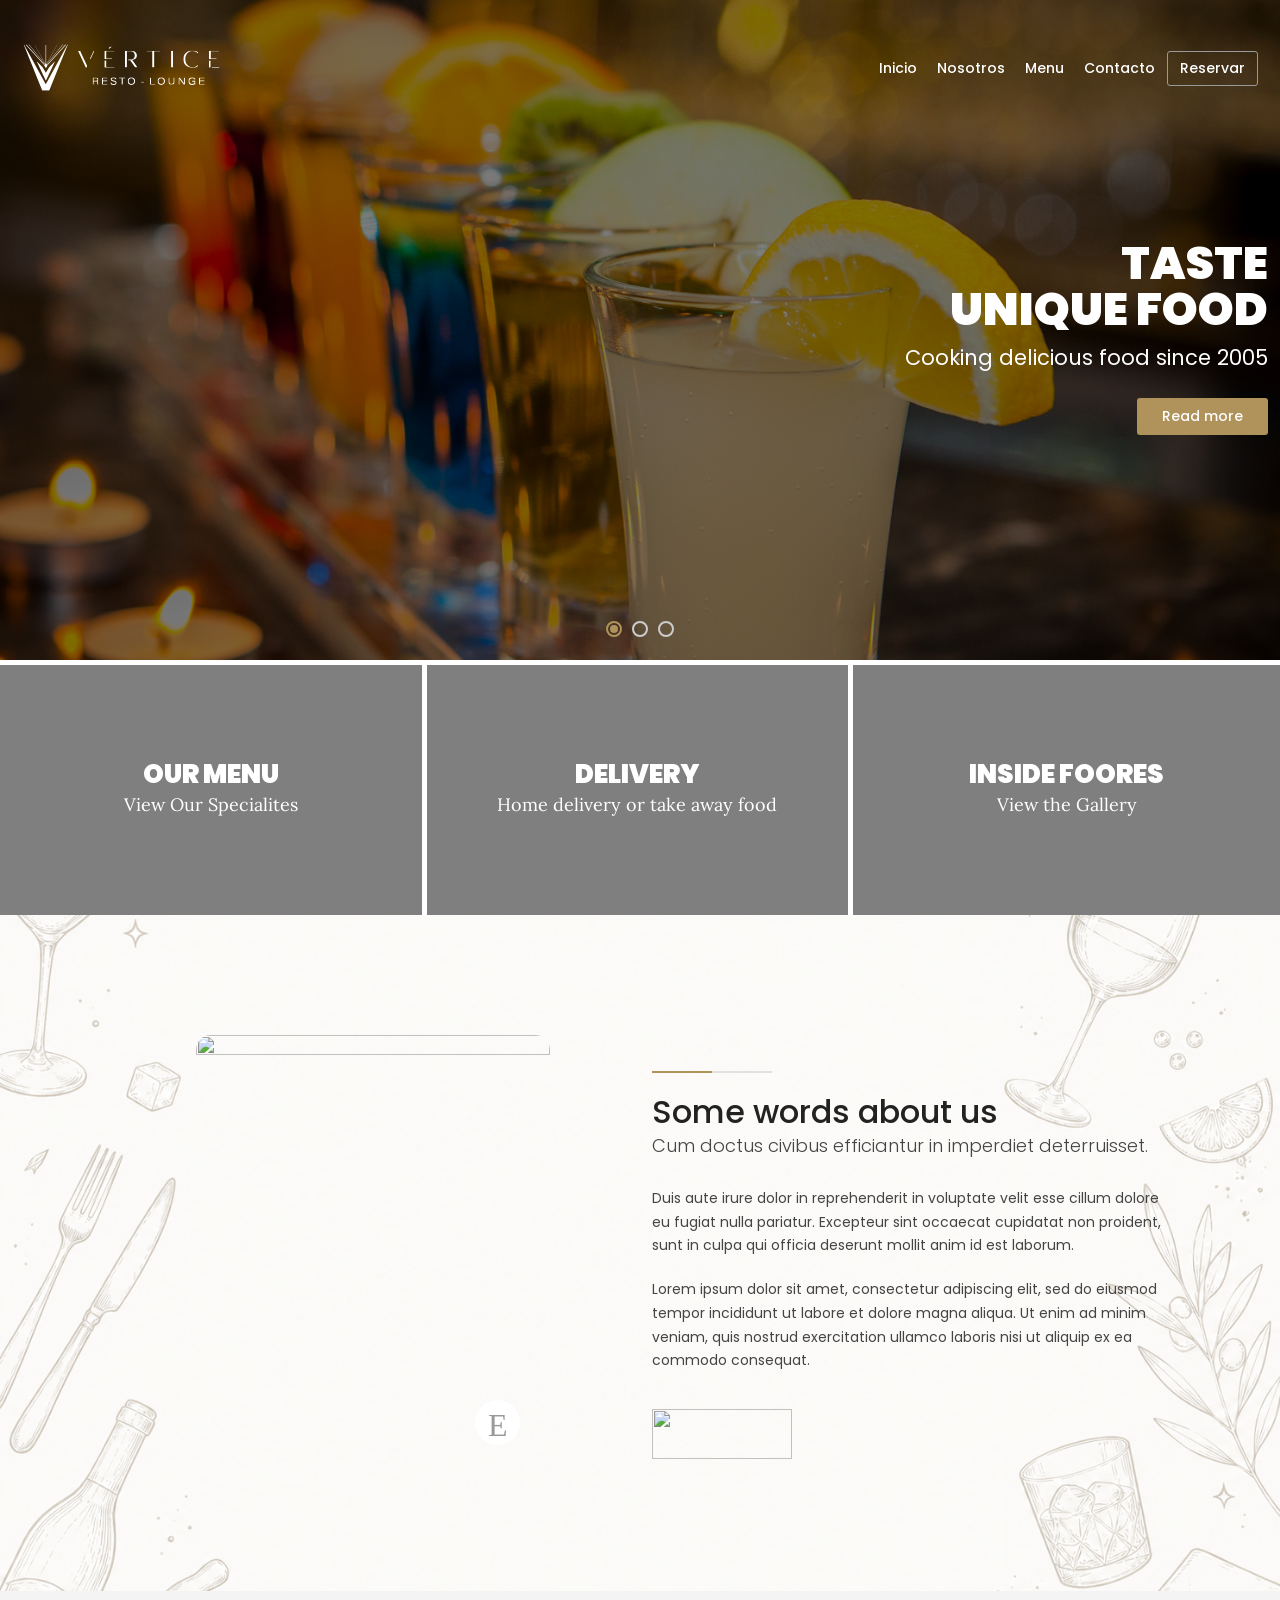
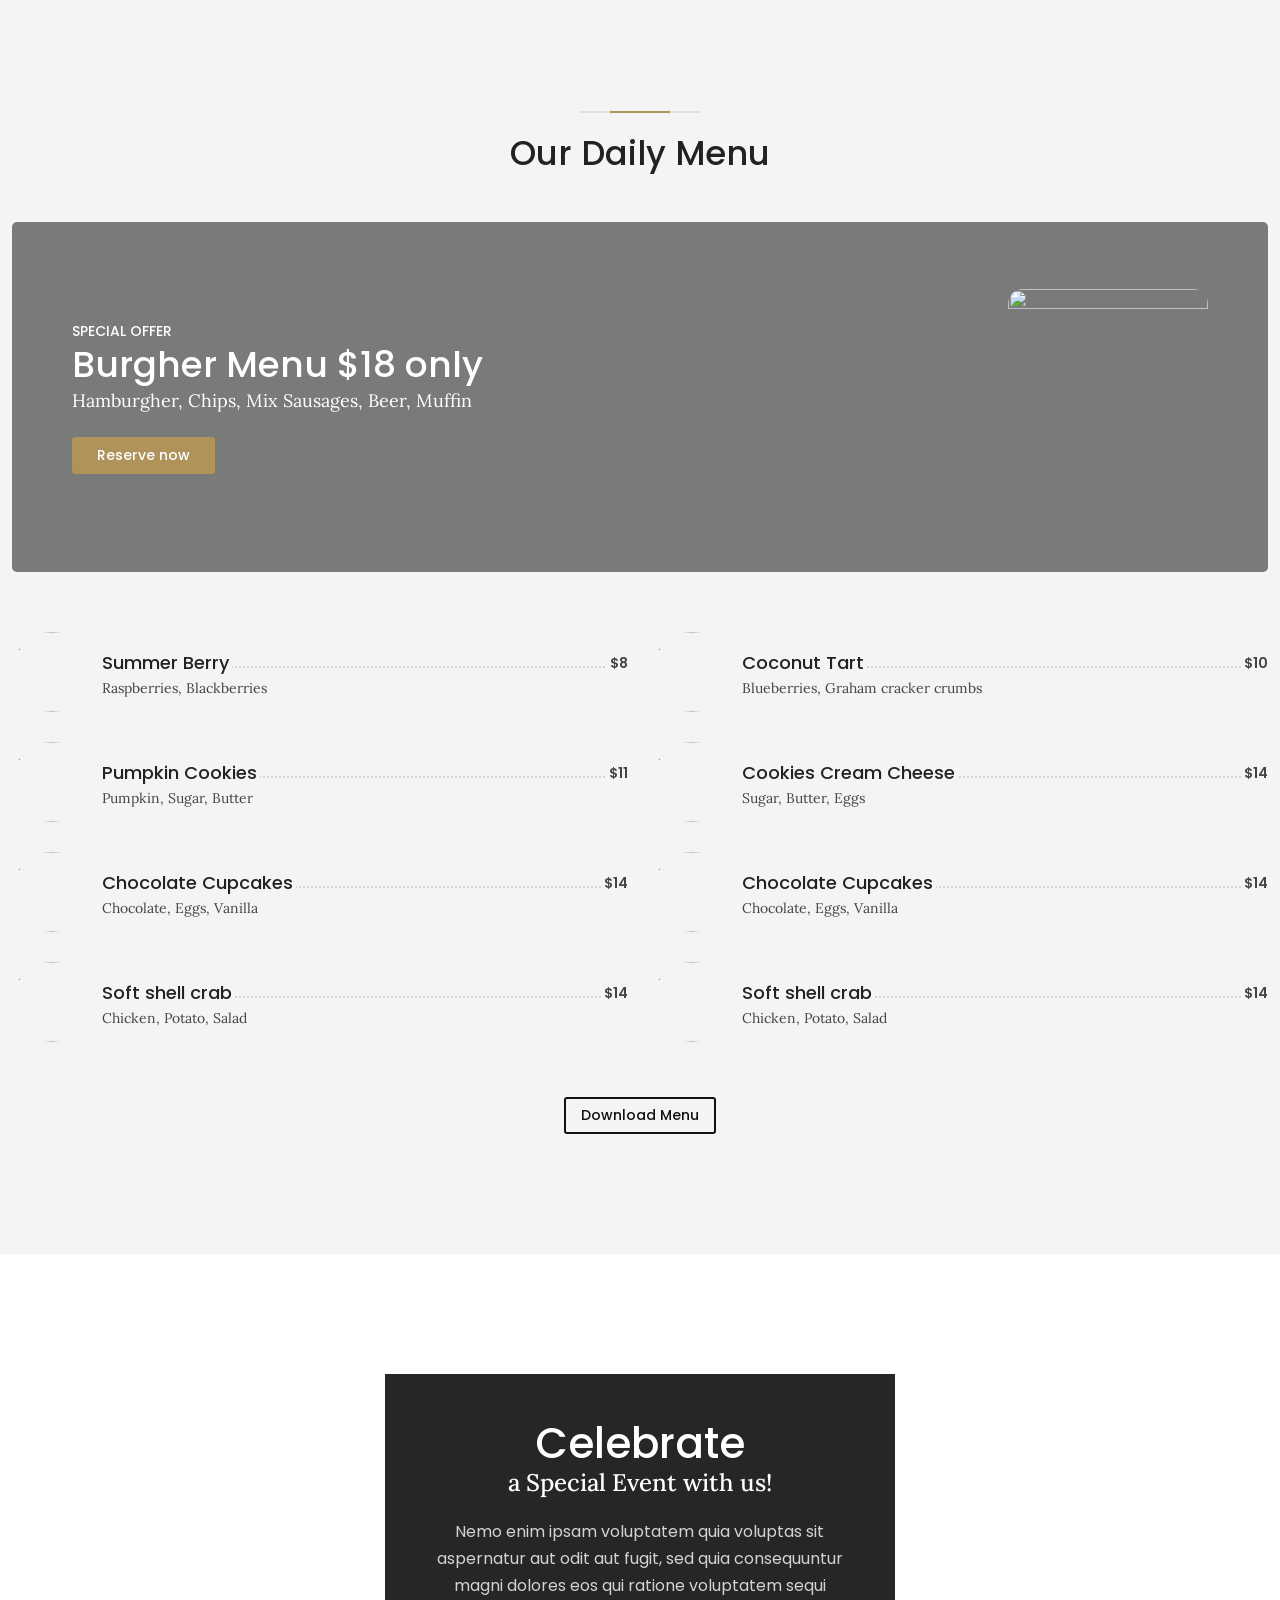
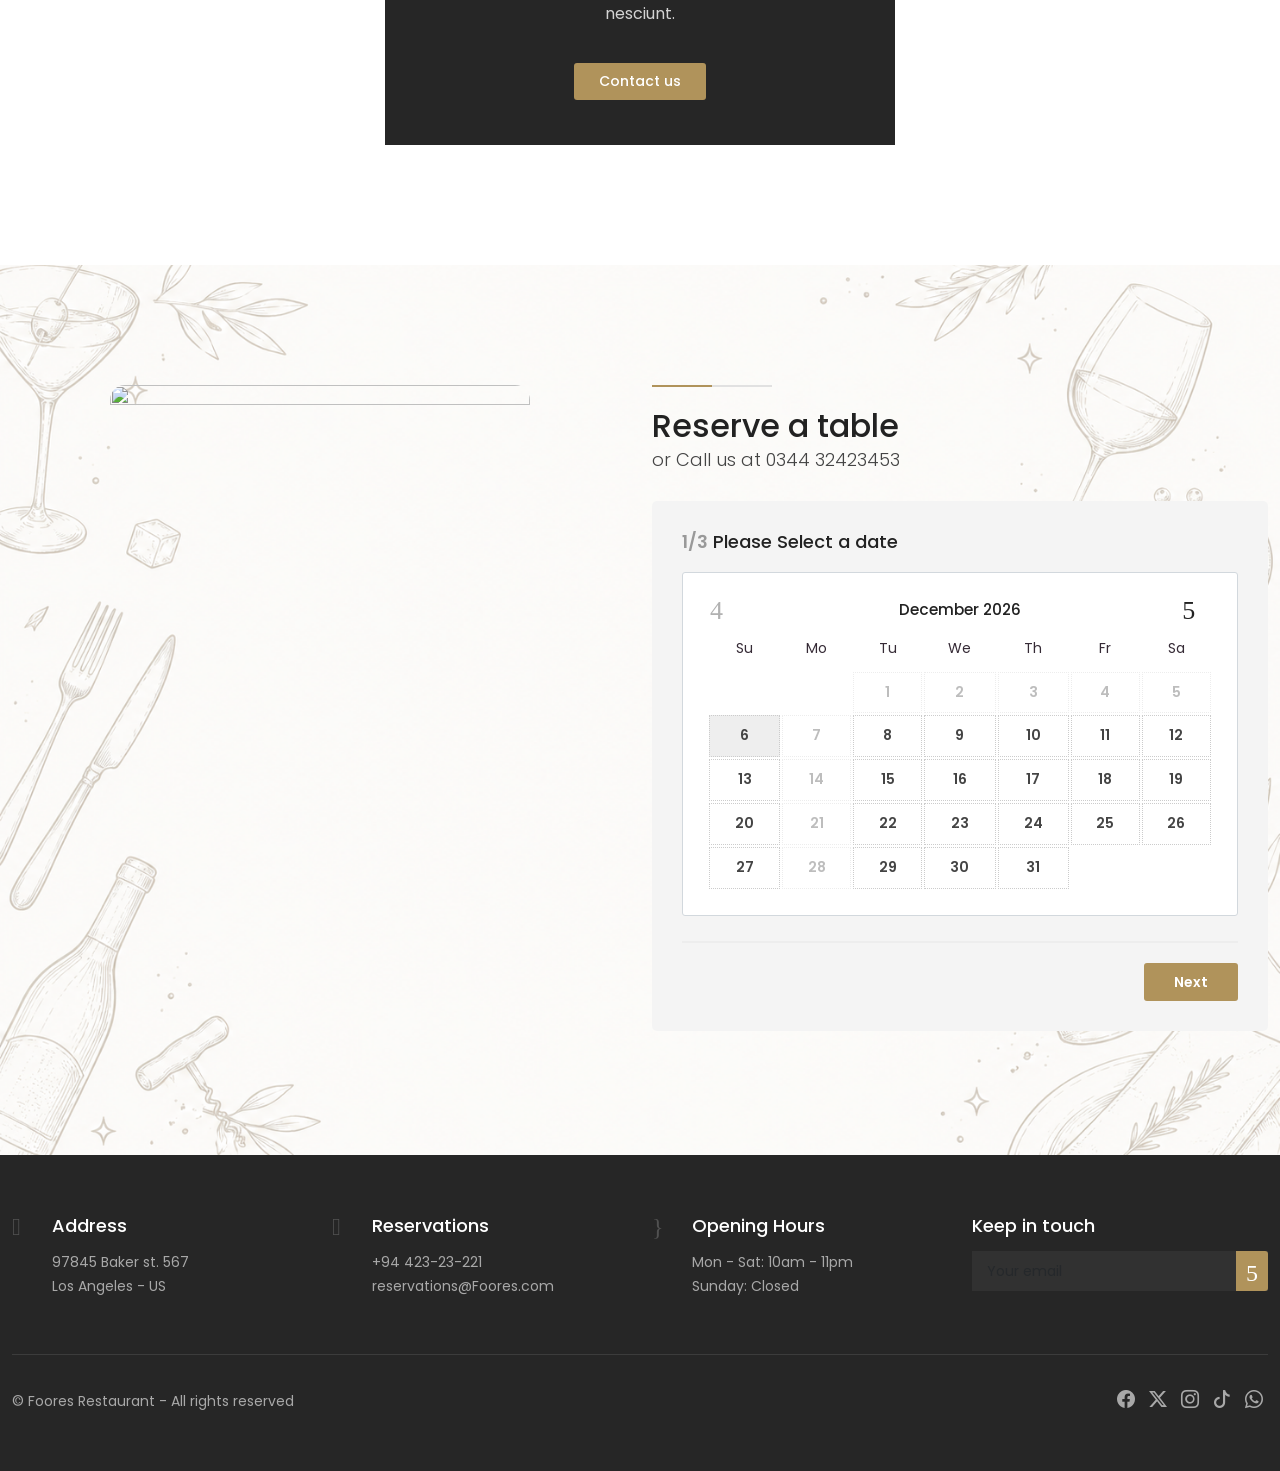
==== index.html @ ae6d4092 "web vertice" ====
<!DOCTYPE html>
<html lang="es">

<head>
    <meta charset="utf-8">
    <meta name="viewport" content="width=device-width, initial-scale=1">
    <meta name="description" content="Vértice Resto Lounge">
    <meta name="author" content="Vértice Resto Lounge">
    <title>Vértice - Resto Lounge</title>

    <!-- Favicons-->
    <link rel="shortcut icon" href="assets/img/favicon.svg" type="image/svg+xml">

    <!-- GOOGLE WEB FONT -->
    <link rel="preconnect" href="https://fonts.googleapis.com">
	<link rel="preconnect" href="https://fonts.gstatic.com" crossorigin>
	<link href="https://fonts.googleapis.com/css2?family=Lora:ital@1&family=Poppins:wght@400;500;600;700&display=swap" rel="stylesheet">

    <!-- BASE CSS -->
    <link href="assets/css/vendors.min.css" rel="stylesheet">
    <link href="assets/css/style.css" rel="stylesheet">
    <link href="assets/css/wizard.css" rel="stylesheet">
    <link href="assets/css/custom.css" rel="stylesheet">

</head>

<body>

	<div id="preloader">
		<div data-loader="circle-side"></div>
	</div><!-- /Page Preload -->
				
	<header class="header clearfix element_to_stick">
		<div class="layer"></div><!-- Opacity Mask Menu Mobile -->
		<div class="container-fluid">
			<div id="logo">
				<a href="index.html">
					<img src="assets/img/logo_horizontal_sin_eslogan.svg" width="200" height="55" alt="" class="logo_normal">
					<img src="assets/img/logo_horizontal_sin_eslogan.svg" width="200" height="55" alt="" class="logo_sticky">
				</a>
			</div>

			<a href="#0" class="open_close">
				<i class="icon_menu"></i><span>Menu</span>
			</a>

			<nav class="main-menu">
				<div id="header_menu">
					<a href="#0" class="open_close">
						<i class="icon_close"></i><span>Menu</span>
					</a>
					<a href="index.html"><img src="assets/img/logo.svg" width="140" height="35" alt=""></a>
				</div>
				<ul>
					<li class="submenu">
						<a href="#0" class="show-submenu">Inicio</a>
						<ul>
							<li><a href="index-7.html">KenBurns Slider <span class="badge text-bg-danger">New</span></a></li>
							<li><a href="index.html">Slider 1</a></li>
							<li><a href="index-2.html">Slider 2</a></li>
							<li><a href="index-6.html">Slider 3</a></li>
							<li><a href="index-3.html">Video Background</a></li>
							<li><a href="index-5.html">Text Rotator</a></li>
							<li><a href="index-4.html">GDPR Cookie Bar EU Law</a></li>
						</ul>
					</li>
					<li class="submenu">
						<a href="#0" class="show-submenu">Nosotros</a>
						<ul>
							<li><a href="menu-1.html">Menu 2 Column</a></li>
							<li><a href="menu-2.html">Menu Add To Cart</a></li>
							<li><a href="menu-3.html">Menu With Tabs</a></li>
							<li><a href="menu-4.html">Menu Grid</a></li>
							<li><a href="menu-of-the-day.html">Menu of the Day <span class="badge badge-danger">HOT</span></a></li>
							<li><a href="order-food.html">Order Food</a></li>
							<li><a href="confirm.html">Confirm</a></li>
						</ul>
					</li>
					<li class="submenu">
						<a href="#0" class="show-submenu">Menu</a>
						<ul>
							<li><a href="about.html">About</a></li>
							<li><a href="blog.html">Blog</a></li>
							<li><a href="gallery.html">Gallery</a></li>
							<li><a href="gallery-2.html">Gallery Masonry</a></li>
							<li><a href="modal-advertise.html">Modal Advertise</a></li>
							<li><a href="modal-newsletter.html">Modal Newsletter</a></li>
							<li><a href="404.html">404 Error page</a></li>
							<li><a href="coming-soon.html" target="_blank">Coming Soon</a></li>
							<li><a href="leave-review.html">Leave a review</a></li>
							<li><a href="contacts.html">Contacts</a></li>
							<li><a href="icon-pack-1.html">Icon Pack 1</a></li>
							<li><a href="icon-pack-2.html">Icon Pack 2</a></li>
						</ul>
					</li>
					<li class="submenu">
						<a href="#0" class="show-submenu">Contacto</a>
						<ul>
							<li><a href="shop-1.html">Shop Grid</a></li>
							<li><a href="shop-2.html">Shop Rows</a></li>
							<li><a href="shop-single.html">Product Single</a></li>
							<li><a href="shop-cart.html">Cart Page</a></li>
							<li><a href="shop-checkout.html">Checkout</a></li>
						</ul>
					</li>
					<li><a href="reservations.html" class="btn_top">Reservar</a></li>
				</ul>
			</nav>
		</div>
	</header>
	<!-- /header -->
	
	<main>
		<div id="carousel-home">
			<div class="owl-carousel owl-theme">
				<div class="owl-slide cover lazy" data-bg="url(assets/img/slides/slide_home_1.jpg)">
					<div class="opacity-mask d-flex align-items-center" data-opacity-mask="rgba(0, 0, 0, 0.5)">
						<div class="container">
							<div class="row justify-content-center justify-content-md-end">
								<div class="col-lg-6 static">
									<div class="slide-text text-end white">
										<h2 class="owl-slide-animated owl-slide-title">Taste<br>unique food</h2>
										<p class="owl-slide-animated owl-slide-subtitle">
											Cooking delicious food since 2005
										</p>
										<div class="owl-slide-animated owl-slide-cta"><a class="btn_1 btn_scroll" href="menu-1.html" role="button">Read more</a></div>
									</div>
								</div>
							</div>
						</div>
					</div>
				</div>
				<!--/owl-slide-->
				<div class="owl-slide cover lazy" data-bg="url(assets/img/slides/slide_home_1.jpg)">
					<div class="opacity-mask d-flex align-items-center" data-opacity-mask="rgba(0, 0, 0, 0.5)">
						<div class="container">
							<div class="row justify-content-center justify-content-md-start">
								<div class="col-lg-6 static">
									<div class="slide-text white">
										<h2 class="owl-slide-animated owl-slide-title">Reserve<br>a Table Now</h2>
										<p class="owl-slide-animated owl-slide-subtitle">
											Cooking delicious food since 2005
										</p>
										<div class="owl-slide-animated owl-slide-cta"><a class="btn_1" href="reservations.html" role="button">Read more</a></div>
									</div>
								</div>
							</div>
						</div>
					</div>
				</div>
				<!--/owl-slide-->				
				<div class="owl-slide cover lazy" data-bg="url(assets/img/slides/slide_home_1.jpg)">
					<div class="opacity-mask d-flex align-items-center" data-opacity-mask="rgba(0, 0, 0, 0.6)">
						<div class="container">
							<div class="row justify-content-center justify-content-md-start">
								<div class="col-lg-12 static">
									<div class="slide-text text-center white">
										<h2 class="owl-slide-animated owl-slide-title">Enjoy<br>a friends dinner</h2>
										<p class="owl-slide-animated owl-slide-subtitle">
											Cooking delicious food since 2005
										</p>
										<div class="owl-slide-animated owl-slide-cta"><a class="btn_1" href="menu-1.html" role="button">Read more</a></div>
									</div>
								</div>
							</div>
						</div>
					</div>
					<!--/owl-slide-->
				</div>
			</div>
			<div id="icon_drag_mobile"></div>
		</div>
		<!--/carousel-->

		<ul id="banners_grid" class="clearfix">
			<li>
				<a href="menu-1.html" class="img_container">
					<img src="img/banners_cat_placeholder.jpg" data-src="img/banner_1.jpg" alt="" class="lazy">
					<div class="short_info opacity-mask" data-opacity-mask="rgba(0, 0, 0, 0.5)">
						<h3>Our Menu</h3>
						<p>View Our Specialites</p>
					</div>
				</a>
			</li>
			<li>
				<a href="order-food.html" class="img_container">
					<img src="img/banners_cat_placeholder.jpg" data-src="img/banner_2.jpg" alt="" class="lazy">
					<div class="short_info opacity-mask" data-opacity-mask="rgba(0, 0, 0, 0.5)">
						<h3>Delivery</h3>
						<p>Home delivery or take away food</p>
					</div>
				</a>
			</li>
			<li>
				<a href="gallery.html" class="img_container">
					<img src="img/banners_cat_placeholder.jpg" data-src="img/banner_3.jpg" alt="" class="lazy">
					<div class="short_info opacity-mask" data-opacity-mask="rgba(0, 0, 0, 0.5)">
						<h3>Inside Foores</h3>
						<p>View the Gallery</p>
					</div>
				</a>
			</li>
		</ul>
		<!--/banners_grid -->

		<div class="pattern_2">
		    <div class="container margin_120_100 home_intro">
		        <div class="row justify-content-center d-flex align-items-center">
		            <div class="col-lg-5 text-lg-center d-none d-lg-block" data-cue="slideInUp">
		                <figure>
		                    <img src="img/home_1_placeholder.png" data-src="img/home_1.jpg" width="354" height="440" alt="" class="img-fluid lazy">
		                    <a href="https://www.youtube.com/watch?v=MO7Hi_kBBBg" class="btn_play" data-cue="zoomIn" data-delay="500"><span class="pulse_bt"><i class="arrow_triangle-right"></i></span></a>
		                </figure>
		            </div>
		            <div class="col-lg-5 pt-lg-4" data-cue="slideInUp" data-delay="500">
		                <div class="main_title">
		                    <span><em></em></span>
		                    <h2>Some words about us</h2>
		                    <p>Cum doctus civibus efficiantur in imperdiet deterruisset.</p>
		                </div>
		                <p>Duis aute irure dolor in reprehenderit in voluptate velit esse cillum dolore eu fugiat nulla pariatur. Excepteur sint occaecat cupidatat non proident, sunt in culpa qui officia deserunt mollit anim id est laborum.</p>
		                <p>Lorem ipsum dolor sit amet, consectetur adipiscing elit, sed do eiusmod tempor incididunt ut labore et dolore magna aliqua. Ut enim ad minim veniam, quis nostrud exercitation ullamco laboris nisi ut aliquip ex ea commodo consequat.</p>
		                <p><img src="img/signature.png" width="140" height="50" alt="" class="mt-3"></p>
		            </div>
		        </div>
		        <!--/row -->
		    </div>
		    <!--/container -->
		</div>
		<!--/pattern_2 -->

		<div class="bg_gray">
		    <div class="container margin_120_100" data-cue="slideInUp">
		        <div class="main_title center mb-5">
		            <span><em></em></span>
		            <h2>Our Daily Menu</h2>
		        </div>
		        <!-- /main_title -->
		        <div class="banner lazy" data-bg="url(img/banner_bg.jpg)">
                    <div class="wrapper d-flex align-items-center justify-content-between opacity-mask" data-opacity-mask="rgba(0, 0, 0, 0.5)">
                        <div>
                            <small>Special Offer</small>
                            <h3>Burgher Menu $18 only</h3>
                            <p>Hamburgher, Chips, Mix Sausages, Beer, Muffin</p>
                            <a href="reservations.html" class="btn_1">Reserve now</a>
                        </div>
                        <figure class="d-none d-lg-block"><img src="img/banner.svg" alt="" width="200" height="200" class="img-fluid"></figure>
                    </div>
                    <!-- /wrapper -->
                </div>
                <!-- /banner -->
		        <div class="row magnific-gallery homepage add_bottom_25">
                    <div class="col-lg-6" data-cue="slideInUp">
                        <div class="menu_item">
                            <figure>
                                <a href="img/menu_items/large/3.jpg" title="Summer Berry" data-effect="mfp-zoom-in">
                                    <img src="img/menu_items/menu_items_placeholder.png" data-src="img/menu_items/3.jpg" class="lazy" alt="">
                                </a>
                            </figure>
                            <div class="menu_title">
                                <h3>Summer Berry</h3><em>$8</em>
                            </div>
                            <p>Raspberries, Blackberries</p>
                        </div>
                    </div>
                    <div class="col-lg-6" data-cue="slideInUp">
                        <div class="menu_item">
                            <figure>
                                <a href="img/menu_items/large/4.jpg" title="Coconut Tart" data-effect="mfp-zoom-in">
                                    <img src="img/menu_items/menu_items_placeholder.png" data-src="img/menu_items/4.jpg" class="lazy" alt="">
                                </a>
                            </figure>
                            <div class="menu_title">
                                <h3>Coconut Tart</h3><em>$10</em>
                            </div>
                            <p>Blueberries, Graham cracker crumbs</p>
                        </div>
                    </div>
                    <div class="col-lg-6" data-cue="slideInUp">
                        <div class="menu_item">
                            <figure>
                                <a href="img/menu_items/large/5.jpg" title="Pumpkin Cookies" data-effect="mfp-zoom-in">
                                    <img src="img/menu_items/menu_items_placeholder.png" data-src="img/menu_items/5.jpg" class="lazy" alt="">
                                </a>
                            </figure>
                            <div class="menu_title">
                                <h3>Pumpkin Cookies</h3><em>$11</em>
                            </div>
                            <p>Pumpkin, Sugar, Butter</p>
                        </div>
                    </div>
                    <div class="col-lg-6" data-cue="slideInUp">
                        <div class="menu_item">
                            <figure>
                                <a href="img/menu_items/large/6.jpg" title="Cookies Cream Cheese" data-effect="mfp-zoom-in">
                                    <img src="img/menu_items/menu_items_placeholder.png" data-src="img/menu_items/7.jpg" class="lazy" alt="">
                                </a>
                            </figure>
                            <div class="menu_title">
                                <h3>Cookies Cream Cheese</h3><em>$14</em>
                            </div>
                            <p>Sugar, Butter, Eggs</p>
                        </div>
                    </div>
                    <div class="col-lg-6" data-cue="slideInUp">
                        <div class="menu_item">
                            <figure>
                                <a href="img/menu_items/large/8.jpg" title="Chocolate Cupcakes" data-effect="mfp-zoom-in">
                                    <img src="img/menu_items/menu_items_placeholder.png" data-src="img/menu_items/8.jpg" class="lazy" alt="">
                                </a>
                            </figure>
                            <div class="menu_title">
                                <h3>Chocolate Cupcakes</h3><em>$14</em>
                            </div>
                            <p>Chocolate, Eggs, Vanilla</p>
                        </div>
                    </div>
                   	<div class="col-lg-6" data-cue="slideInUp">
                        <div class="menu_item">
                            <figure>
                                <a href="img/menu_items/large/9.jpg" title="Chocolate Cupcakes" data-effect="mfp-zoom-in">
                                    <img src="img/menu_items/menu_items_placeholder.png" data-src="img/menu_items/9.jpg" class="lazy" alt="">
                                </a>
                            </figure>
                            <div class="menu_title">
                                <h3>Chocolate Cupcakes</h3><em>$14</em>
                            </div>
                            <p>Chocolate, Eggs, Vanilla</p>
                        </div>
                    </div>
                    <div class="col-lg-6" data-cue="slideInUp">
                        <div class="menu_item">
                            <figure>
                                <a href="img/menu_items/large/10.jpg" title="Soft shell crab" data-effect="mfp-zoom-in">
                                    <img src="img/menu_items/menu_items_placeholder.png" data-src="img/menu_items/10.jpg" class="lazy" alt="">
                                </a>
                            </figure>
                            <div class="menu_title">
                                <h3>Soft shell crab</h3><em>$14</em>
                            </div>
                            <p>Chicken, Potato, Salad</p>
                        </div>
                    </div>
                    <div class="col-lg-6" data-cue="slideInUp">
                        <div class="menu_item">
                            <figure>
                                <a href="img/menu_items/large/11.jpg" title="Soft shell crab" data-effect="mfp-zoom-in">
                                    <img src="img/menu_items/menu_items_placeholder.png" data-src="img/menu_items/11.jpg" class="lazy" alt="">
                                </a>
                            </figure>
                            <div class="menu_title">
                                <h3>Soft shell crab</h3><em>$14</em>
                            </div>
                            <p>Chicken, Potato, Salad</p>
                        </div>
                    </div>
                </div>
                <!-- /row -->
		        <p class="text-center"><a href="#0" class="btn_1 outline" data-cue="zoomIn">Download Menu</a></p>
		    </div>
		    <!-- /container -->
		</div>
		<!-- /bg_gray -->

		<div class="call_section lazy" data-bg="url(img/bg_call_section.jpg)">
		    <div class="container clearfix">
		    	<div class="row justify-content-center">
			        <div class="col-lg-5 col-md-6 text-center">
			            <div class="box_1" data-cue="slideInUp">
			                <h2>Celebrate<span>a Special Event with us!</span></h2>
			                <p>Nemo enim ipsam voluptatem quia voluptas sit aspernatur aut odit aut fugit, sed quia consequuntur magni dolores eos qui ratione voluptatem sequi nesciunt.</p>
			                <a href="contacts.html" class="btn_1 mt-3">Contact us</a>
			            </div>
			        </div>
			    </div>
    		</div>
    	</div>
   		<!--/call_section-->

		<div class="pattern_2">
		    <div class="container margin_120_100 pb-0">
		        <div class="row justify-content-center">
		        	<div class="col-lg-6 text-center d-none d-lg-block" data-cue="slideInUp">
		                <img src="img/chef.png" width="420" height="770" alt="" class="img-fluid">
		            </div>
		            <div class="col-lg-6 col-md-8" data-cue="slideInUp">
		                <div class="main_title">
		                    <span><em></em></span>
		                    <h2>Reserve a table</h2>
		                    <p>or Call us at 0344 32423453</p>
		                </div>
		                <div id="wizard_container">
		                    <form id="wrapped" method="POST">
		                        <input id="website" name="website" type="text" value="">
		                        <!-- Leave for security protection, read docs for details -->
		                        <div id="middle-wizard">
		                            <div class="step">
		                                <h3 class="main_question"><strong>1/3</strong> Please Select a date</h3>
		                                <div class="form-group">
		                                    <input type="hidden" name="datepicker_field" id="datepicker_field" class="required">
		                                </div>
		                                <div id="DatePicker"></div>
		                            </div>
		                            <!-- /step-->
		                            <div class="step">
		                                <h3 class="main_question"><strong>2/3</strong> Select time and guests</h3>
		                                <div class="step_wrapper">
		                                    <h4>Time</h4>
		                                    <div class="radio_select add_bottom_15">
		                                        <ul>
		                                            <li>
		                                                <input type="radio" id="time_1" name="time" value="12.00am" class="required">
		                                                <label for="time_1">12.00</label>
		                                            </li>
		                                            <li>
		                                                <input type="radio" id="time_2" name="time" value="12.30pm" class="required">
		                                                <label for="time_2">12.30</label>
		                                            </li>
		                                            <li>
		                                                <input type="radio" id="time_3" name="time" value="1.00pm" class="required">
		                                                <label for="time_3">1.00</label>
		                                            </li>
		                                            <li>
		                                                <input type="radio" id="time_4" name="time" value="1.30pm" class="required">
		                                                <label for="time_4">1.30</label>
		                                            </li>
		                                             <li>
		                                                <input type="radio" id="time_5" name="time" value="08.00pm" class="required">
		                                                <label for="time_5">8.00</label>
		                                            </li>
		                                            <li>
		                                                <input type="radio" id="time_6" name="time" value="08.30pm" class="required">
		                                                <label for="time_6">8.30</label>
		                                            </li>
		                                            <li>
		                                                <input type="radio" id="time_7" name="time" value="09.00pm" class="required">
		                                                <label for="time_7">9.00</label>
		                                            </li>
		                                            <li>
		                                                <input type="radio" id="time_8" name="time" value="09.30pm" class="required">
		                                                <label for="time_8">9.30</label>
		                                            </li>
		                                        </ul>
		                                    </div>
		                                    <!-- /time_select -->
		                                </div>
		                                <!-- /step_wrapper -->
		                                <div class="step_wrapper">
		                                    <h4>How many people?</h4>
		                                    <div class="radio_select">
		                                        <ul>
		                                            <li>
		                                                <input type="radio" id="people_1" name="people" value="1" class="required">
		                                                <label for="people_1">1</label>
		                                            </li>
		                                            <li>
		                                                <input type="radio" id="people_2" name="people" value="2" class="required">
		                                                <label for="people_2">2</label>
		                                            </li>
		                                            <li>
		                                                <input type="radio" id="people_3" name="people" value="3" class="required">
		                                                <label for="people_3">3</label>
		                                            </li>
		                                            <li>
		                                                <input type="radio" id="people_4" name="people" value="4" class="required">
		                                                <label for="people_4">4</label>
		                                            </li>
		                                        </ul>
		                                    </div>
		                                    <!-- /people_select -->
		                                </div>
		                                <!-- /step_wrapper -->
		                            </div>
		                            <!-- /step-->
		                            <div class="submit step">
		                                <h3 class="main_question"><strong>3/3</strong> Please fill with your details</h3>
		                                <div class="form-group">
		                                    <input type="text" name="name_reserve" class="form-control required" placeholder="First and Last Name">
		                                </div>
		                                <div class="row">
		                                    <div class="col-lg-6">
		                                        <div class="form-group">
		                                    <input type="email" name="email_reserve" class="form-control required" placeholder="Your Email">
		                                </div>
		                                    </div>
		                                    <div class="col-lg-6">
		                                        <div class="form-group">
		                                    <input type="text" name="telephone_reserve" class="form-control required" placeholder="Your Telephone">
		                                </div>
		                                    </div>
		                                </div>
		                         
		                                <div class="form-group">
		                                    <textarea class="form-control" name="opt_message_reserve" placeholder="Please provide any additional info"></textarea>
		                                </div>
		                                <div class="form-group terms">
		                                    <label class="container_check">Please accept our <a href="#" data-bs-toggle="modal" data-bs-target="#terms-txt">Terms and conditions</a>
		                                        <input type="checkbox" name="terms" value="Yes" class="required">
		                                        <span class="checkmark"></span>
		                                    </label>
		                                </div>
		                            </div>
		                            <!-- /step-->
		                        </div>
		                        <!-- /middle-wizard -->
		                        <div id="bottom-wizard">
		                            <button type="button" name="backward" class="backward">Prev</button>
		                            <button type="button" name="forward" class="forward">Next</button>
		                            <button type="submit" name="process" class="submit">Submit</button>
		                        </div>
		                        <!-- /bottom-wizard -->
		                    </form>
		                </div>
		                <!-- /Wizard container -->
		            </div>
		        </div>
		        <!-- /row -->
		    </div>
		    <!-- /container -->
		</div>
		<!-- /pattern_2 -->
	</main>
	<!-- /main -->

	<footer>
	    <div class="frame black"></div>
	    <div class="container">
	        <div class="row">
	            <div class="col-xl-3 col-lg-6 col-md-6 col-sm-6">
	                <div class="footer_wp">
	                    <i class="icon_pin_alt"></i>
	                    <h3>Address</h3>
	                    <p>97845 Baker st. 567<br>Los Angeles - US</p>
	                </div>
	            </div>
	            <div class="col-xl-3 col-lg-6 col-md-6 col-sm-6">
	                <div class="footer_wp">
	                    <i class="icon_tag_alt"></i>
	                    <h3>Reservations</h3>
	                    <p><a href="tel:009442323221">+94 423-23-221</a><br><a href="#0">reservations@Foores.com</a></p>
	                </div>
	            </div>
	            <div class="col-xl-3 col-lg-6 col-md-6 col-sm-6">
	                <div class="footer_wp">
	                    <i class="icon_clock_alt"></i>
	                    <h3>Opening Hours</h3>
	                    <ul>
	                        <li>Mon - Sat: 10am - 11pm</li>
	                        <li>Sunday: Closed</li>
	                    </ul>
	                </div>
	            </div>
	            <div class="col-xl-3 col-lg-6 col-md-6 col-sm-6">
	                <h3>Keep in touch</h3>
	                <div id="newsletter">
	                    <div id="message-newsletter"></div>
	                    <form method="post" action="phpmailer/newsletter_template_email.php" name="newsletter_form" id="newsletter_form">
	                        <div class="form-group">
	                            <input type="email" name="email_newsletter" id="email_newsletter" class="form-control" placeholder="Your email">
	                            <button type="submit" id="submit-newsletter"><i class="arrow_carrot-right"></i></button>
	                        </div>
	                    </form>
	                </div>
	            </div>
	        </div>
	        <!-- /row-->
	        <hr>
	        <div class="row">
	            <div class="col-sm-5">
	                <p class="copy">© Foores Restaurant - All rights reserved</p>
	            </div>
	            <div class="col-sm-7">
	                <div class="follow_us">
					    <ul>
					        <li><a href="#0"><i class="bi bi-facebook"></i></a></li>
					        <li><a href="#0"><i class="bi bi-twitter-x"></i></a></li>
					        <li><a href="#0"><i class="bi bi-instagram"></i></a></li>
					        <li><a href="#0"><i class="bi bi-tiktok"></i></a></li>
					        <li><a href="#0"><i class="bi bi-whatsapp"></i></a></li>
					    </ul>
					</div>
	            </div>
	        </div>
	        <p class="text-center"></p>
	    </div>
	</footer>
	<!--/footer-->

	<div id="toTop"></div><!-- Back to top button -->

	<!-- Modal terms -->
	<div class="modal fade" id="terms-txt" tabindex="-1" role="dialog" aria-labelledby="termsLabel" aria-hidden="true">
		<div class="modal-dialog modal-dialog-centered">
			<div class="modal-content">
				<div class="modal-header">
					<h4 class="modal-title" id="termsLabel">Terms and conditions</h4>
					<button type="button" class="btn-close" data-bs-dismiss="modal" aria-label="Close"></button>
				</div>
				<div class="modal-body">
					<p>Lorem ipsum dolor sit amet, in porro albucius qui, in <strong>nec quod novum accumsan</strong>, mei ludus tamquam dolores id. No sit debitis meliore postulant, per ex prompta alterum sanctus, pro ne quod dicunt sensibus.</p>
					<p>Lorem ipsum dolor sit amet, in porro albucius qui, in nec quod novum accumsan, mei ludus tamquam dolores id. No sit debitis meliore postulant, per ex prompta alterum sanctus, pro ne quod dicunt sensibus. Lorem ipsum dolor sit amet, <strong>in porro albucius qui</strong>, in nec quod novum accumsan, mei ludus tamquam dolores id. No sit debitis meliore postulant, per ex prompta alterum sanctus, pro ne quod dicunt sensibus.</p>
					<p>Lorem ipsum dolor sit amet, in porro albucius qui, in nec quod novum accumsan, mei ludus tamquam dolores id. No sit debitis meliore postulant, per ex prompta alterum sanctus, pro ne quod dicunt sensibus.</p>
				</div>
			</div>
			<!-- /.modal-content -->
		</div>
		<!-- /.modal-dialog -->
	</div>
	<!-- /.modal -->

	<!-- COMMON SCRIPTS -->
    <script src="assets/js/common_scripts.min.js"></script>
    <script src="assets/js/slider.js"></script>
    <script src="assets/js/common_func.js"></script>
    <script src="assets/phpmailer/validate.js"></script>

    <!-- SPECIFIC SCRIPTS (wizard form) -->
    <script src="assets/js/wizard/wizard_scripts.min.js"></script>
    <script src="assets/js/wizard/wizard_func.js"></script>

</body>
</html>
---- assets/css/style.css ----
/*-------- Preloader --------*/
#preloader {
  position: fixed;
  top: 0;
  left: 0;
  right: 0;
  width: 100%;
  height: 100%;
  bottom: 0;
  background-color: #fff;
  z-index: 99999999999 !important;
}

[data-loader="circle-side"] {
  position: absolute;
  width: 50px;
  height: 50px;
  top: 50%;
  left: 50%;
  margin-left: -25px;
  margin-top: -25px;
  -webkit-animation: circle infinite .95s linear;
  -moz-animation: circle infinite .95s linear;
  -o-animation: circle infinite .95s linear;
  animation: circle infinite .95s linear;
  border: 2px solid #B0935B;
  border-top-color: rgba(0, 0, 0, 0.2);
  border-right-color: rgba(0, 0, 0, 0.2);
  border-bottom-color: rgba(0, 0, 0, 0.2);
  -webkit-border-radius: 100%;
  -moz-border-radius: 100%;
  -ms-border-radius: 100%;
  border-radius: 100%;
}

@-webkit-keyframes circle {
  0% {
    -webkit-transform: rotate(0);
    -moz-transform: rotate(0);
    -ms-transform: rotate(0);
    -o-transform: rotate(0);
    transform: rotate(0);
  }
  100% {
    -webkit-transform: rotate(360deg);
    -moz-transform: rotate(360deg);
    -ms-transform: rotate(360deg);
    -o-transform: rotate(360deg);
    transform: rotate(360deg);
  }
}
@-moz-keyframes circle {
  0% {
    -webkit-transform: rotate(0);
    -moz-transform: rotate(0);
    -ms-transform: rotate(0);
    -o-transform: rotate(0);
    transform: rotate(0);
  }
  100% {
    -webkit-transform: rotate(360deg);
    -moz-transform: rotate(360deg);
    -ms-transform: rotate(360deg);
    -o-transform: rotate(360deg);
    transform: rotate(360deg);
  }
}
@-o-keyframes circle {
  0% {
    -webkit-transform: rotate(0);
    -moz-transform: rotate(0);
    -ms-transform: rotate(0);
    -o-transform: rotate(0);
    transform: rotate(0);
  }
  100% {
    -webkit-transform: rotate(360deg);
    -moz-transform: rotate(360deg);
    -ms-transform: rotate(360deg);
    -o-transform: rotate(360deg);
    transform: rotate(360deg);
  }
}
@keyframes circle {
  0% {
    -webkit-transform: rotate(0);
    -moz-transform: rotate(0);
    -ms-transform: rotate(0);
    -o-transform: rotate(0);
    transform: rotate(0);
  }
  100% {
    -webkit-transform: rotate(360deg);
    -moz-transform: rotate(360deg);
    -ms-transform: rotate(360deg);
    -o-transform: rotate(360deg);
    transform: rotate(360deg);
  }
}
/*============================================================================================*/
/* 1.  SITE STRUCTURE and TYPOGRAPHY */
/*============================================================================================*/
/*-------- 1.1 Typography --------*/
/* rem reference
10px = 0.625rem
12px = 0.75rem
14px = 0.875rem
16px = 1rem (base)
18px = 1.125rem
20px = 1.25rem
24px = 1.5rem
30px = 1.875rem
32px = 2rem
*/
html * {
  -webkit-font-smoothing: antialiased;
  -moz-osx-font-smoothing: grayscale;
}

body {
  background: #fff;
  font-size: 14px;
  font-size: 0.875rem;
  line-height: 1.7;
  font-family: "Poppins", Helvetica, sans-serif;
  color: #444;
}

h1,
h2,
h3,
h4,
h5,
h6 {
  color: #222;
  font-weight: 500;
  -moz-transition: all 0.3s ease-in-out;
  -o-transition: all 0.3s ease-in-out;
  -webkit-transition: all 0.3s ease-in-out;
  -ms-transition: all 0.3s ease-in-out;
  transition: all 0.3s ease-in-out;
}

p {
  margin-bottom: 20px;
}

strong {
  font-weight: 600;
}

label {
  font-weight: 500;
  margin-bottom: 3px;
}

hr {
  margin-top: 25px;
  margin-bottom: 25px;
  opacity: 1;
  border-color: #ededed;
}

/* General links color */
a {
  color: #B0935B;
  text-decoration: none;
  -moz-transition: all 0.3s ease-in-out;
  -o-transition: all 0.3s ease-in-out;
  -webkit-transition: all 0.3s ease-in-out;
  -ms-transition: all 0.3s ease-in-out;
  transition: all 0.3s ease-in-out;
  outline: none;
}
a:hover, a:focus {
  color: #111;
  text-decoration: none;
  outline: none;
}

/* Buttons */
a.btn_1,
.btn_1 {
  border: none;
  background: #B0935B;
  outline: none;
  cursor: pointer;
  display: inline-block;
  text-decoration: none;
  padding: 8px 25px;
  color: #fff;
  font-weight: 500;
  text-align: center;
  font-size: 14px;
  font-size: 0.875rem;
  -moz-transition: all 0.3s ease-in-out;
  -o-transition: all 0.3s ease-in-out;
  -webkit-transition: all 0.3s ease-in-out;
  -ms-transition: all 0.3s ease-in-out;
  transition: all 0.3s ease-in-out;
  -webkit-border-radius: 3px;
  -moz-border-radius: 3px;
  -ms-border-radius: 3px;
  border-radius: 3px;
  line-height: normal;
}
a.btn_1:focus,
.btn_1:focus {
  outline: none;
}
a.btn_1:hover,
.btn_1:hover {
  -webkit-filter: brightness(115%);
  filter: brightness(115%);
}
a.btn_1.full-width,
.btn_1.full-width {
  display: block;
  width: 100%;
  text-align: center;
}
a.btn_1.small,
.btn_1.small {
  font-size: 12px;
  font-size: 0.75rem;
  padding: 7px 15px;
}
a.btn_1.medium,
.btn_1.medium {
  font-size: 18px;
  font-size: 1.125rem;
  padding: 15px 30px;
}
a.btn_1.outline,
.btn_1.outline {
  border: 2px solid #111;
  color: #111;
  padding: 6px 15px;
  background: none;
}
a.btn_1.outline:hover,
.btn_1.outline:hover {
  border-color: #B0935B;
  color: #B0935B !important;
}
a.btn_1.outline:focus,
.btn_1.outline:focus {
  outline: none;
}
a.btn_1.gray,
.btn_1.gray {
  background: #f0f0f0;
  color: #111 !important;
}
a.btn_1.gray:hover,
.btn_1.gray:hover {
  background-color: #FFC107;
  color: #111 !important;
}

a.btn_play {
  background: #fff;
  display: block;
  width: 45px;
  height: 45px;
  -webkit-border-radius: 50%;
  -moz-border-radius: 50%;
  -ms-border-radius: 50%;
  border-radius: 50%;
  line-height: 50px;
  text-align: center;
  position: absolute;
  bottom: 30px;
  right: 30px;
  font-size: 32px;
  font-size: 2rem;
  -moz-transition: all 0.3s ease-in-out;
  -o-transition: all 0.3s ease-in-out;
  -webkit-transition: all 0.3s ease-in-out;
  -ms-transition: all 0.3s ease-in-out;
  transition: all 0.3s ease-in-out;
  color: #999;
  z-index: 99;
}
@media (max-width: 767px) {
  a.btn_play {
    display: none;
  }
}
a.btn_play:hover {
  color: #B0935B;
}

.pulse_bt {
  display: block;
  width: 45px;
  height: 45px;
  border-radius: 50%;
  box-shadow: 0 0 0 rgba(255, 255, 255, 0.4);
  animation: pulseanime 2.5s infinite;
  -webkit-animation: pulseanime 2.5s infinite;
}

.pulse_bt:hover {
  animation: none;
}

@-webkit-keyframes pulseanime {
  0% {
    -webkit-box-shadow: 0 0 0 0 rgba(255, 255, 255, 0.4);
  }
  70% {
    -webkit-box-shadow: 0 0 0 10px rgba(255, 255, 255, 0);
  }
  100% {
    -webkit-box-shadow: 0 0 0 0 rgba(255, 255, 255, 0);
  }
}
@keyframes pulseanime {
  0% {
    -moz-box-shadow: 0 0 0 0 rgba(255, 255, 255, 0.4);
    box-shadow: 0 0 0 0 rgba(255, 255, 255, 0.4);
  }
  70% {
    -moz-box-shadow: 0 0 0 10px rgba(255, 255, 255, 0);
    box-shadow: 0 0 0 10px rgba(255, 255, 255, 0);
  }
  100% {
    -moz-box-shadow: 0 0 0 0 rgba(255, 255, 255, 0);
    box-shadow: 0 0 0 0 rgba(255, 255, 255, 0);
  }
}
/*-------- 1.2 Structure --------*/
/* Grid custom */
.container {
  max-width: 1280px !important;
}
@media (max-width: 991px) {
  .container {
    max-width: 100% !important;
  }
}

.small-gutters {
  margin-right: -5px !important;
  margin-left: -5px !important;
}
.small-gutters > [class*="col-"] {
  padding-right: 5px !important;
  padding-left: 5px !important;
}

.frame {
  height: 3px;
  width: 100%;
  position: absolute;
  left: 0;
  bottom: 0;
  z-index: 99;
}
.frame.white {
  background: url(../img/frame_white.png) 0 0 repeat-x;
  background-size: 10px 3px;
}
.frame.gray {
  background: url(../img/frame_gray.png) 0 0 repeat-x;
  background-size: 10px 3px;
}
.frame.black {
  background: url(../img/frame_footer.png) 0 0 repeat-x;
  background-size: 10px 3px;
  top: -3px;
}

/* Header */
header {
  position: fixed;
  left: 0;
  top: 0;
  width: 100%;
  padding: 10px;
  z-index: 99999;
  border-bottom: 1px solid rgba(255, 255, 255, 0);
}
@media (max-width: 991px) {
  header.header {
    padding: 10px;
  }
}
header.header .logo_sticky {
  display: none;
}
header.header.sticky {
  -moz-transition: all 0.3s ease-in-out;
  -o-transition: all 0.3s ease-in-out;
  -webkit-transition: all 0.3s ease-in-out;
  -ms-transition: all 0.3s ease-in-out;
  transition: all 0.3s ease-in-out;
  border-bottom: 1px solid #ededed;
  background-color: #fff;
}
@media (max-width: 991px) {
  header.header.sticky {
    padding: 10px 15px;
  }
}
header.header.sticky .logo_normal {
  display: none;
}
header.header.sticky .logo_sticky {
  display: inline-block;
}
header.header.sticky a.btn_top {
  background-color: #262626;
  color: #fff;
}
header.header.sticky a.btn_top:hover {
  background-color: #B0935B;
  color: #fff;
}
header.header_in {
  padding: 15px 0;
  background-color: #fff;
  position: relative;
  border-bottom: 1px solid #ededed;
}
header.header_in.is_sticky {
  position: fixed;
  left: 0;
  top: 0;
  width: 100%;
}
header.header_in ul#top_menu li a {
  color: #444;
}
@media (max-width: 991px) {
  header.header_in {
    padding: 10px 0;
  }
  header.header_in #logo a {
    z-index: 9;
    position: relative;
  }
}

header a.open_close {
  position: absolute;
  left: 10px;
  top: 2px;
  z-index: 999;
  color: #fff;
  font-size: 32px;
  font-size: 2rem;
  display: none;
  width: 25px;
  height: 25px;
}
@media (max-width: 991px) {
  header a.open_close {
    display: block;
  }
}
header a.open_close span {
  display: none;
}
header a.open_close:hover {
  opacity: 0.8;
}

header.sticky a.open_close,
.header_in a.open_close {
  color: #444;
}

#logo {
  float: left;
}
@media (max-width: 991px) {
  #logo {
    float: none;
    width: 100%;
    text-align: center;
  }
  #logo img {
    width: auto;
    height: 50px;
  }
}

/*-------- 1.3 Main Menu --------*/
/* Menu */
.main-menu {
  position: relative;
  z-index: 9;
  top: 1px;
  float: right;
  -moz-transition: all 0.3s ease-in-out;
  -o-transition: all 0.3s ease-in-out;
  -webkit-transition: all 0.3s ease-in-out;
  -ms-transition: all 0.3s ease-in-out;
  transition: all 0.3s ease-in-out;
}
.main-menu ul,
.main-menu ul li {
  position: relative;
  margin: 0;
  padding: 0;
}
.main-menu ul a,
.main-menu ul li a {
  position: relative;
  margin: 0;
  padding: 0;
  display: block;
  padding: 10px;
}

/*First level styles */
.main-menu > ul > li > a {
  color: #fff;
  padding: 5px 8px;
  font-size: 14px;
  font-size: 0.875rem;
  font-weight: 500;
}
.main-menu > ul > li:hover > a {
  color: #B0935B;
}

header.sticky .main-menu > ul > li > a,
header.header_in .main-menu > ul > li > a {
  color: #444;
}
header.sticky .main-menu > ul > li:hover > a,
header.header_in .main-menu > ul > li:hover > a {
  opacity: 1;
  color: #B0935B;
}

#close_in,
#header_menu {
  display: none;
}

/* All styles for screen size over 992px
================================================== */
@media only screen and (min-width: 992px) {
  .main-menu {
    width: auto;
  }

  .main-menu a {
    white-space: nowrap;
  }

  .main-menu ul li {
    display: inline-block;
  }

  .main-menu ul li.submenu:hover > a:before,
  .main-menu ul li.submenu:hover > a:after {
    bottom: -10px;
    opacity: 0;
  }

  /* Submenu*/
  .main-menu ul ul {
    position: absolute;
    border-top: 2px solid #B0935B;
    z-index: 1;
    visibility: hidden;
    left: 3px;
    top: 110%;
    margin: 0;
    display: block;
    padding: 0;
    background: #fff;
    min-width: 210px;
    -webkit-box-shadow: 0px 6px 12px 0px rgba(0, 0, 0, 0.175);
    -moz-box-shadow: 0px 6px 12px 0px rgba(0, 0, 0, 0.175);
    box-shadow: 0px 6px 12px 0px rgba(0, 0, 0, 0.175);
    transform: scale(0.4);
    transform-origin: 10% top;
    transition: 0.15s linear, 0.1s opacity cubic-bezier(0.39, 0.575, 0.565, 1), 0.15s transform cubic-bezier(0.1, 1.26, 0.83, 1);
    -webkit-border-radius: 3px;
    -moz-border-radius: 3px;
    -ms-border-radius: 3px;
    border-radius: 3px;
    opacity: 0;
    -moz-transition: all 0.2s ease;
    -o-transition: all 0.2s ease;
    -webkit-transition: all 0.2s ease;
    -ms-transition: all 0.2s ease;
    transition: all 0.2s ease;
  }
  .main-menu ul ul:before {
    bottom: 100%;
    left: 12%;
    border: solid transparent;
    content: " ";
    height: 0;
    width: 0;
    position: absolute;
    pointer-events: none;
    border-bottom-color: #B0935B;
    border-width: 7px;
    margin-left: -7px;
  }

  .main-menu ul li:hover > ul {
    padding: 0;
    visibility: visible;
    opacity: 1;
    -webkit-transform: scale(1);
    transform: scale(1);
    -webkit-transition-delay: 0.2s;
    transition-delay: 0.2s;
    -webkit-transition-duration: 0s, 0.2s, 0.2s;
    transition-duration: 0s, 0.2s, 0.2s;
  }

  .main-menu ul ul li {
    display: block;
    height: auto;
    padding: 0;
  }

  .main-menu ul ul li a {
    font-size: 13px;
    font-size: 0.8125rem;
    color: #444;
    border-bottom: 1px solid #ededed;
    display: block;
    padding: 12px 15px;
    -moz-transition: all 0.3s ease;
    -o-transition: all 0.3s ease;
    -webkit-transition: all 0.3s ease;
    -ms-transition: all 0.3s ease;
    transition: all 0.3s ease;
  }

  .main-menu ul ul li:last-child a {
    border-bottom: none;
  }

  .main-menu ul ul li:first-child a:hover {
    -webkit-border-radius: 3px 3px 0 0;
    -moz-border-radius: 3px 3px 0 0;
    -ms-border-radius: 3px 3px 0 0;
    border-radius: 3px 3px 0 0;
  }
  .main-menu ul ul li:last-child a {
    border-bottom: none;
  }
  .main-menu ul ul li:last-child a:hover {
    -webkit-border-radius: 0 0 3px 3px;
    -moz-border-radius: 0 0 3px 3px;
    -ms-border-radius: 0 0 3px 3px;
    border-radius: 0 0 3px 3px;
  }

  .main-menu ul ul li:hover > a {
    background-color: #f9f9f9;
    color: #B0935B;
    padding-left: 18px;
  }

  /* Submenu 3rd level */
  .main-menu ul ul li.third-level > a {
    font-weight: normal !important;
  }
  .main-menu ul ul li.third-level > a:hover {
    background-color: #f9f9f9;
    color: #B0935B;
    padding-left: 18px;
    opacity: 1;
  }
  .main-menu ul ul li.third-level > a:after {
    font-family: 'ElegantIcons';
    content: "\35";
    float: right;
    font-size: 16px;
    font-size: 1rem;
    margin-top: -2px;
  }

  .main-menu ul ul ul {
    position: absolute;
    border-top: 0;
    z-index: 1;
    height: auto;
    left: 100%;
    top: 0;
    margin: 0;
    padding: 0;
    background: #fff;
    min-width: 190px;
    -webkit-box-shadow: 0px 6px 12px 0px rgba(0, 0, 0, 0.175);
    -moz-box-shadow: 0px 6px 12px 0px rgba(0, 0, 0, 0.175);
    box-shadow: 0px 6px 12px 0px rgba(0, 0, 0, 0.175);
  }

  /* Arrows top 3rd level*/
  .main-menu ul ul ul:before {
    border-width: 0;
    margin-left: 0;
  }
}
@media only screen and (max-width: 991px) {
  #header_menu {
    display: block;
    text-align: center;
    position: relative;
    padding: 30px 0 25px 0;
    background-color: #B0935B;
  }
  #header_menu a.open_close {
    position: absolute;
    right: 15px;
    top: 0;
    left: inherit;
    color: #fff !important;
  }

  .main-menu ul li a:hover,
  a.show-submenu:hover {
    color: #B0935B !important;
    background-color: #f9f9f9;
    opacity: 1 !important;
  }

  .main-menu ul li {
    border-top: none;
    border-bottom: 1px solid #ededed;
    color: #fff;
  }

  /* Menu mobile first level */
  .main-menu ul li a {
    padding: 15px !important;
  }

  .main-menu li,
  .main-menu a {
    display: block;
    color: #333 !important;
  }

  .main-menu li {
    position: relative;
  }

  .main-menu ul > li {
    padding-bottom: 0;
  }

  .main-menu ul > li i {
    float: right;
  }

  .main-menu > ul > li.submenu:hover > a:after {
    transform: rotate(180deg);
    color: #B0935B;
  }

  .main-menu ul > li.submenu > a:after {
    font-family: 'ElegantIcons';
    font-size: 21px;
    font-size: 1.3125rem;
    content: "\33";
    color: #444;
    line-height: 1;
    float: right;
    display: inline-block;
    -moz-transition: all 0.3s ease-in-out;
    -o-transition: all 0.3s ease-in-out;
    -webkit-transition: all 0.3s ease-in-out;
    -ms-transition: all 0.3s ease-in-out;
    transition: all 0.3s ease-in-out;
  }

  /* Menu mobile second level */
  .main-menu ul li.submenu ul {
    border-left: 1px solid #ededed;
    margin: 0 0 10px 25px;
  }

  .main-menu ul li.submenu ul li {
    border: 0;
    font-size: 13px;
    font-size: 0.8125rem;
  }

  /* Menu mobile 3rd level */
  .main-menu ul li.submenu ul ul {
    border-left: none;
    margin: 0 0 0 15px;
  }

  /* Menu mobile left panel */
  .main-menu {
    overflow-y: scroll;
    transform: translateX(-102%);
    top: 0;
    left: 0;
    bottom: 0;
    width: 55%;
    height: 100%;
    position: fixed;
    z-index: 999;
    background-color: #fff;
    -webkit-transition: all 0.5s cubic-bezier(0.77, 0, 0.175, 1);
    -moz-transition: all 0.5s cubic-bezier(0.77, 0, 0.175, 1);
    -ms-transition: all 0.5s cubic-bezier(0.77, 0, 0.175, 1);
    -o-transition: all 0.5s cubic-bezier(0.77, 0, 0.175, 1);
    transition: all 0.5s cubic-bezier(0.77, 0, 0.175, 1);
  }

  .main-menu.show {
    transform: translateX(0);
  }

  .main-menu .show-submenu + ul {
    display: none;
    visibility: hidden;
  }

  .main-menu a.show-submenu + ul.show_normal {
    display: block;
    visibility: visible;
  }
}
@media only screen and (max-width: 480px) {
  .main-menu {
    width: 100%;
  }
}
a.btn_top {
  border: 1px solid #999;
  -webkit-border-radius: 3px;
  -moz-border-radius: 3px;
  -ms-border-radius: 3px;
  border-radius: 3px;
  padding-left: 12px !important;
  padding-right: 12px !important;
}
a.btn_top:hover {
  border-color: #B0935B;
  color: #fff !important;
  background-color: #B0935B;
}
a.btn_top.order {
  border: 1px solid rgba(255, 255, 255, 0);
  background-color: #B0935B;
  color: #fff !important;
}
a.btn_top.order:hover {
  background-color: #262626;
}
@media (max-width: 991px) {
  a.btn_top {
    background-color: #262626;
    color: #fff !important;
    border: 0;
    -webkit-border-radius: 0;
    -moz-border-radius: 0;
    -ms-border-radius: 0;
    border-radius: 0;
  }
}

.sticky a.btn_top {
  border: 1px solid rgba(0, 0, 0, 0.3);
}
.sticky a.btn_top.order {
  border: 1px solid rgba(255, 255, 255, 0);
  background-color: #B0935B;
  color: #fff !important;
}
.sticky a.btn_top.order:hover {
  background-color: #262626;
}

ul#top_menu {
  float: right;
  margin: 0 25px 0 25px;
  padding: 0;
  list-style: none;
  font-size: 13px;
  font-size: 0.8125rem;
}
@media (max-width: 991px) {
  ul#top_menu {
    position: absolute;
    top: 12px;
    right: 15px;
    float: none;
    margin: -2px 0 0 10px;
  }
}
ul#top_menu li {
  float: left;
  margin: 0;
  line-height: 1;
}
ul#top_menu li a {
  color: #fff;
}
ul#top_menu li a:hover {
  color: #fff;
  opacity: 0.7;
}
ul#top_menu li a.cart_bt, ul#top_menu li a.search-overlay-menu-btn {
  display: block;
  width: 22px;
  height: 23px;
  position: absolute;
  top: 7px;
  -moz-transition: opacity 0.5s ease;
  -o-transition: opacity 0.5s ease;
  -webkit-transition: opacity 0.5s ease;
  -ms-transition: opacity 0.5s ease;
  transition: opacity 0.5s ease;
}
ul#top_menu li a.cart_bt.cart_bt, ul#top_menu li a.search-overlay-menu-btn.cart_bt {
  top: 5px;
}
@media (max-width: 991px) {
  ul#top_menu li a.cart_bt.cart_bt, ul#top_menu li a.search-overlay-menu-btn.cart_bt {
    top: 2px;
  }
}
@media (max-width: 991px) {
  ul#top_menu li a.cart_bt, ul#top_menu li a.search-overlay-menu-btn {
    top: 2px;
    right: 5px;
  }
}
ul#top_menu li a.cart_bt strong, ul#top_menu li a.search-overlay-menu-btn strong {
  font-size: 10px;
  font-size: 0.625rem;
  font-weight: 700;
  width: 16px;
  height: 16px;
  text-indent: 0;
  display: block;
  text-align: center;
  position: absolute;
  bottom: -4px;
  right: -3px;
  line-height: 17px !important;
  -webkit-border-radius: 50%;
  -moz-border-radius: 50%;
  -ms-border-radius: 50%;
  border-radius: 50%;
  background-color: #262626;
  color: #fff !important;
}
@media (max-width: 767px) {
  ul#top_menu li a.cart_bt strong, ul#top_menu li a.search-overlay-menu-btn strong {
    bottom: -3px;
  }
}
ul#top_menu li a.cart_bt:before, ul#top_menu li a.search-overlay-menu-btn:before {
  font-family: 'ElegantIcons';
  content: "\e013";
  font-size: 21px;
  font-size: 1.3125rem;
  text-indent: 0;
  position: absolute;
  left: 0;
  top: 0;
  font-weight: normal;
  line-height: 1;
}
.sticky ul#top_menu li a.cart_bt:before, .sticky ul#top_menu li a.search-overlay-menu-btn:before {
  color: #444;
}
ul#top_menu li a.search-overlay-menu-btn {
  position: relative;
  margin-right: 10px;
}
@media (max-width: 991px) {
  ul#top_menu li a.search-overlay-menu-btn {
    top: 3px;
    right: 25px;
  }
}
ul#top_menu li a.search-overlay-menu-btn:before {
  font-family: 'ElegantIcons';
  content: "\55";
}
.sticky ul#top_menu li a.search-overlay-menu-btn:before {
  color: #444;
}

.dropdown-cart .dropdown-menu {
  margin-top: 11px !important;
  transform: translate(30px, 30px) !important;
  border: none;
  min-width: 0;
  padding: 15px;
  width: 260px;
  top: 100%;
  -webkit-border-radius: 3px;
  -moz-border-radius: 3px;
  -ms-border-radius: 3px;
  border-radius: 3px;
  -webkit-box-shadow: 0px 5px 10px 0px rgba(0, 0, 0, 0.175);
  -moz-box-shadow: 0px 5px 10px 0px rgba(0, 0, 0, 0.175);
  box-shadow: 0px 5px 10px 0px rgba(0, 0, 0, 0.175);
  font-size: 13px;
  font-size: 0.8125rem;
  border-top: 2px solid #B0935B;
}
.dropdown-cart .dropdown-menu:before {
  bottom: 100%;
  right: 5%;
  border: solid transparent;
  content: " ";
  height: 0;
  width: 0;
  position: absolute;
  pointer-events: none;
  border-bottom-color: #B0935B;
  border-width: 7px;
  margin-left: -7px;
}
@media (max-width: 767px) {
  .dropdown-cart .dropdown-menu {
    display: none !important;
  }
}
.dropdown-cart .dropdown-menu .total_drop {
  font-size: 16px;
  font-size: 1rem;
}
.dropdown-cart .dropdown-menu .total_drop strong {
  float: left;
}
.dropdown-cart .dropdown-menu .total_drop span {
  float: right;
  font-weight: 600;
}
.dropdown-cart .dropdown-menu .total_drop .btn_1 {
  margin-top: 5px;
  display: block;
}
.dropdown-cart .dropdown-menu .total_drop .btn_1.outline {
  color: #333 !important;
}
.dropdown-cart .dropdown-menu ul {
  padding: 0;
  list-style: none;
}
.dropdown-cart .dropdown-menu ul li {
  border-bottom: 1px solid #ededed;
  margin: 0 0 10px 0 !important;
  padding: 0 15px 10px 60px;
  display: block;
  min-height: 60px;
  position: relative;
  float: none !important;
}
.dropdown-cart .dropdown-menu ul li figure {
  width: 50px;
  height: 50px;
  overflow: hidden;
  position: absolute;
  margin: 0;
  left: 0;
  top: 0;
  border: 1px solid #ededed;
}
.dropdown-cart .dropdown-menu ul li figure img {
  width: auto;
  height: 50px;
  position: absolute;
  left: 50%;
  top: 50%;
  -webkit-transform: translate(-50%, -50%) scale(1.1);
  -moz-transform: translate(-50%, -50%) scale(1.1);
  -ms-transform: translate(-50%, -50%) scale(1.1);
  -o-transform: translate(-50%, -50%) scale(1.1);
  transform: translate(-50%, -50%) scale(1.1);
}
.dropdown-cart .dropdown-menu ul li a.action {
  color: #999;
  position: absolute;
  right: 0;
  top: 0;
  width: 15px;
  height: 15px;
}
.dropdown-cart .dropdown-menu ul li a.action i {
  font-size: 16px;
  font-weight: normal;
  color: #777;
}
.dropdown-cart .dropdown-menu ul li a.action i:hover {
  color: #1a1a1a;
}
.dropdown-cart .dropdown-menu ul li strong {
  color: #444;
  margin-top: 5px;
  display: inline-block;
  color: #333;
  font-weight: 600;
}
.dropdown-cart .dropdown-menu ul li strong span {
  display: block;
  font-weight: normal;
  margin-bottom: 5px;
}
.dropdown-cart .dropdown-menu a.btn_1 {
  height: auto;
  line-height: 1.4;
}
.dropdown-cart .dropdown-menu a.btn_1.outline {
  background-color: transparent;
}
.dropdown-cart .dropdown-menu a.btn_1.outline:hover {
  -webkit-filter: none !important;
  filter: none !important;
  color: #fff !important;
  background-color: #B0935B;
}
.dropdown-cart .dropdown-menu a.btn_1:hover {
  color: #fff !important;
  background-color: #B0935B;
}

/*-------- 1.4 Heros/Above the fold  --------*/
.hero_single {
  width: 100%;
  position: relative;
  text-align: center;
  margin: 0;
  color: #fff;
}
.hero_single .opacity-mask {
  display: flex;
  flex-direction: column;
  justify-content: center;
  height: 100%;
}
.hero_single .opacity-mask h1,
.hero_single .opacity-mask h3 {
  color: #fff;
  line-height: 1;
  font-size: 48px;
  font-size: 3rem;
  margin: 0;
  font-weight: 500;
}
@media (max-width: 767px) {
  .hero_single .opacity-mask h1,
  .hero_single .opacity-mask h3 {
    font-size: 38px;
    font-size: 2.375rem;
  }
}
.hero_single .opacity-mask p {
  font-size: 24px;
  font-size: 1.5rem;
}
@media (max-width: 767px) {
  .hero_single .opacity-mask p {
    font-size: 21px;
    font-size: 1.3125rem;
  }
}
.hero_single.version_2 {
  height: 680px;
  background-repeat: no-repeat;
  -webkit-background-size: cover;
  -moz-background-size: cover;
  -o-background-size: cover;
  background-size: cover;
  background-attachment: fixed;
}
@media (max-width: 767px) {
  .hero_single.version_2 {
    height: 480px;
  }
}
.hero_single.version_2 .opacity-mask h1,
.hero_single.version_2 .opacity-mask h3 {
  font-size: 56px;
  font-size: 3.5rem;
  margin-top: 15px;
}
.hero_single.version_2 .opacity-mask h1:before,
.hero_single.version_2 .opacity-mask h3:before {
  content: url("../assets/img/divider.svg");
  display: block;
  margin-bottom: 15px;
}
@media (max-width: 767px) {
  .hero_single.version_2 .opacity-mask h1,
  .hero_single.version_2 .opacity-mask h3 {
    font-size: 36px;
    font-size: 2.25rem;
  }
}
.hero_single.version_2 .opacity-mask p {
  font-size: 36px;
  font-size: 2.25rem;
  font-family: 'Lora', serif;
}
@media (max-width: 767px) {
  .hero_single.version_2 .opacity-mask p {
    font-size: 21px;
    font-size: 1.3125rem;
  }
}
.hero_single.inner_pages {
  height: 520px;
  background-position: center center;
  background-repeat: no-repeat;
  background-color: #ededed;
  -webkit-background-size: cover;
  -moz-background-size: cover;
  -o-background-size: cover;
  background-size: cover;
  background-attachment: fixed;
}
@media (max-width: 991px) {
  .hero_single.inner_pages {
    background-attachment: scroll;
  }
}
.hero_single.inner_pages h1:before {
  content: url("../assets/img/divider.svg");
  display: block;
  margin-bottom: 15px;
}
.hero_single.inner_pages p {
  font-family: 'Lora', serif;
}

@keyframes smoothScroll {
  0% {
    transform: translateY(-200px);
  }
  100% {
    transform: translateY(0px);
  }
}
/*============================================================================================*/
/* 2.  CONTENT */
/*============================================================================================*/
/*-------- 2.1 Home/front page--------*/
/* Home video carousel on top */
#carousel-home,
#carousel-home-2 {
  position: relative;
}
#carousel-home .static,
#carousel-home-2 .static {
  position: static;
}
#carousel-home .cover,
#carousel-home-2 .cover {
  background-size: cover;
  background-position: center;
  background-repeat: no-repeat;
  position: absolute;
  left: 0;
  top: 0;
  bottom: 0;
  right: 0;
  z-index: 2;
  opacity: 1 !important;
}
#carousel-home .owl-carousel .owl-slide,
#carousel-home-2 .owl-carousel .owl-slide {
  height: 660px;
  position: relative;
}
@media (max-width: 767px) {
  #carousel-home .owl-carousel .owl-slide,
  #carousel-home-2 .owl-carousel .owl-slide {
    height: 480px;
  }
}
#carousel-home .owl-carousel .owl-slide-animated,
#carousel-home-2 .owl-carousel .owl-slide-animated {
  -webkit-transform: translateX(20px);
  -moz-transform: translateX(20px);
  -ms-transform: translateX(20px);
  -o-transform: translateX(20px);
  transform: translateX(20px);
  opacity: 0;
  visibility: hidden;
  -moz-transition: all 0.05s ease;
  -o-transition: all 0.05s ease;
  -webkit-transition: all 0.05s ease;
  -ms-transition: all 0.05s ease;
  transition: all 0.05s ease;
}
#carousel-home .owl-carousel .owl-slide-animated.is-transitioned,
#carousel-home-2 .owl-carousel .owl-slide-animated.is-transitioned {
  -webkit-transform: none;
  -moz-transform: none;
  -ms-transform: none;
  -o-transform: none;
  transform: none;
  opacity: 1;
  visibility: visible;
  -moz-transition: all 0.5s ease;
  -o-transition: all 0.5s ease;
  -webkit-transition: all 0.5s ease;
  -ms-transition: all 0.5s ease;
  transition: all 0.5s ease;
}
#carousel-home .owl-carousel .owl-slide-title.is-transitioned,
#carousel-home-2 .owl-carousel .owl-slide-title.is-transitioned {
  transition-delay: 0.2s;
  -webkit-transition-delay: 0.2s;
  -moz-transition-delay: 0.2s;
  -o-transition-delay: 0.2s;
}
#carousel-home .owl-carousel .owl-slide-subtitle.is-transitioned,
#carousel-home-2 .owl-carousel .owl-slide-subtitle.is-transitioned {
  transition-delay: 0.35s;
  -webkit-transition-delay: 0.35s;
  -moz-transition-delay: 0.35s;
  -o-transition-delay: 0.35s;
}
#carousel-home .owl-carousel .owl-slide-cta.is-transitioned,
#carousel-home-2 .owl-carousel .owl-slide-cta.is-transitioned {
  transition-delay: 0.5s;
  -webkit-transition-delay: 0.5s;
  -moz-transition-delay: 0.5s;
  -o-transition-delay: 0.5s;
}
#carousel-home .owl-carousel .owl-dots,
#carousel-home-2 .owl-carousel .owl-dots {
  bottom: 15px;
  width: 100%;
  position: absolute;
}

.slide-text {
  padding-top: 15px;
  font-size: 21px;
  font-size: 1.3125rem;
}
.slide-text h2,
.slide-text h3 {
  font-size: 46px;
  font-size: 2.875rem;
  font-weight: 900;
  text-transform: uppercase;
  line-height: 1;
}
@media (max-width: 767px) {
  .slide-text h2,
  .slide-text h3 {
    font-size: 42px;
    font-size: 2.625rem;
  }
}
.slide-text strong {
  font-weight: 700;
  font-size: 28px;
  font-size: 1.75rem;
}
.slide-text.white {
  color: #fff;
}
.slide-text.white h2,
.slide-text.white h3 {
  color: #fff;
}

#carousel-home-2 .owl-carousel .owl-slide {
  height: 680px;
}
@media (max-width: 767px) {
  #carousel-home-2 .owl-carousel .owl-slide {
    height: 540px;
  }
}
#carousel-home-2 .owl-carousel .owl-slide .static {
  position: static;
  flex-direction: column;
  height: 100%;
}

#carousel-home-2 .owl-item.active.center {
  border-left: 5px solid #fff;
  border-right: 5px solid #fff;
}
@media (max-width: 767px) {
  #carousel-home-2 .owl-item.active.center {
    border: 0;
  }
}

#icon_drag_mobile {
  position: absolute;
  right: 20px;
  bottom: 20px;
  background: url(../assets/img/drag_icon.svg) 0 0 no-repeat;
  width: 50px;
  height: 30px;
  opacity: 0.6;
  z-index: 99;
  display: none;
}
@media (max-width: 767px) {
  #icon_drag_mobile {
    display: block;
  }
}

ul#banners_grid {
  list-style: none;
  padding: 0;
  margin: 0;
  width: 100%;
}
ul#banners_grid li {
  position: relative;
  width: 33.33%;
  float: left;
  border-top: 5px solid #fff;
  border-right: 5px solid #fff;
}
ul#banners_grid li:last-child {
  border-right: none;
}
@media (max-width: 767px) {
  ul#banners_grid li {
    width: 100%;
    float: none;
    border-right: none;
  }
}
ul#banners_grid li a.img_container {
  position: relative;
  overflow: hidden;
  z-index: 0;
  display: block;
  width: 100%;
  height: 250px;
}
@media (max-width: 767px) {
  ul#banners_grid li a.img_container {
    width: 100%;
    float: none;
    height: 150px;
  }
}
ul#banners_grid li a.img_container img {
  position: absolute;
  left: 50%;
  top: 50%;
  -webkit-transform: translate(-50%, -50%) scale(1.1);
  -moz-transform: translate(-50%, -50%) scale(1.1);
  -ms-transform: translate(-50%, -50%) scale(1.1);
  -o-transform: translate(-50%, -50%) scale(1.1);
  transform: translate(-50%, -50%) scale(1.1);
  -moz-transition: all 0.3s ease-in-out;
  -o-transition: all 0.3s ease-in-out;
  -webkit-transition: all 0.3s ease-in-out;
  -ms-transition: all 0.3s ease-in-out;
  transition: all 0.3s ease-in-out;
  width: 100%;
  max-width: 100%;
  height: auto;
  -webkit-backface-visibility: hidden;
  -moz-backface-visibility: hidden;
  -ms-backface-visibility: hidden;
  -o-backface-visibility: hidden;
  backface-visibility: hidden;
}
@media (max-width: 1199px) {
  ul#banners_grid li a.img_container img {
    height: 100%;
    width: auto;
    max-width: inherit;
  }
}
@media (max-width: 767px) {
  ul#banners_grid li a.img_container img {
    width: 100%;
    height: auto;
  }
}
ul#banners_grid li a.img_container:hover img {
  -webkit-transform: translate(-50%, -50%) scale(1.02);
  -moz-transform: translate(-50%, -50%) scale(1.02);
  -ms-transform: translate(-50%, -50%) scale(1.02);
  -o-transform: translate(-50%, -50%) scale(1.02);
  transform: translate(-50%, -50%) scale(1.02);
}
ul#banners_grid li a.img_container .short_info {
  position: absolute;
  left: 0;
  top: 0%;
  width: 100%;
  box-sizing: border-box;
  color: #fff;
  padding: 0 15px;
  height: 100%;
  display: flex;
  flex-direction: column;
  justify-content: center;
  -moz-transition: all 0.4s ease;
  -o-transition: all 0.4s ease;
  -webkit-transition: all 0.4s ease;
  -ms-transition: all 0.4s ease;
  transition: all 0.4s ease;
  text-align: center;
}
ul#banners_grid li a.img_container .short_info h3 {
  color: #fff;
  font-size: 26px;
  font-size: 1.625rem;
  margin: 0;
  padding: 0;
  text-transform: uppercase;
  font-weight: 900;
}
ul#banners_grid li a.img_container .short_info p {
  font-family: 'Lora', serif;
  font-size: 18px;
  font-size: 1.125rem;
  margin-bottom: 0;
}

/* Home Kenburns */
.hero_kenbburns {
  position: relative;
  overflow: hidden;
  background-color: lightgray;
  height: 100vh !important;
  color: #fff;
}
.hero_kenbburns h1,
.hero_kenbburns h3 {
  color: #fff;
  line-height: 1;
  font-size: 48px;
  font-size: 3rem;
  margin: 0;
  font-weight: 600;
}
@media (max-width: 767px) {
  .hero_kenbburns h1,
  .hero_kenbburns h3 {
    font-size: 36px;
    font-size: 2.25rem;
  }
}
.hero_kenbburns p {
  font-size: 28px;
  font-size: 1.75rem;
  font-weight: 300;
  display: block;
}
@media (max-width: 767px) {
  .hero_kenbburns p {
    font-size: 21px;
    font-size: 1.3125rem;
  }
}

/* Home video background*/
.header-video {
  position: relative;
  overflow: hidden;
  background-color: lightgray;
  height: 580px !important;
}
.header-video h1,
.header-video h3 {
  color: #fff;
  line-height: 1;
  font-size: 48px;
  font-size: 3rem;
  margin: 0;
  font-weight: 600;
}
@media (max-width: 767px) {
  .header-video h1,
  .header-video h3 {
    font-size: 36px;
    font-size: 2.25rem;
  }
}
.header-video p {
  font-size: 28px;
  font-size: 1.75rem;
  font-weight: 300;
  display: block;
}
@media (max-width: 767px) {
  .header-video p {
    font-size: 21px;
    font-size: 1.3125rem;
  }
}

#hero_video {
  position: relative;
  background-size: cover;
  color: #fff;
  width: 100%;
  height: 100%;
  z-index: 99;
}

.header-video video {
  position: absolute;
  top: 0;
  bottom: 0;
  left: 0;
  right: 0;
  width: 100%;
}

#hero_video iframe {
  height: 100%;
  width: 100%;
}

.teaser-video {
  width: 100%;
  height: auto;
}

.header-video--media {
  width: 100%;
  height: auto;
}

@media (max-width: 1024px) {
  #hero_video {
    background: #ededed url(../assets/img/slides/slide_home_1.jpg) center center no-repeat;
    -webkit-background-size: cover;
    -moz-background-size: cover;
    -o-background-size: cover;
    background-size: cover;
    background-position: center;
  }

  .header-video {
    background: none;
  }
}
.call_section {
  background-position: center center;
  background-repeat: no-repeat;
  -webkit-background-size: cover;
  -moz-background-size: cover;
  -o-background-size: cover;
  background-size: cover;
  background-attachment: fixed;
  min-height: 380px;
  padding: 120px 0;
}
@media (max-width: 767px) {
  .call_section {
    padding: 60px 0;
  }
}
.call_section .box_1 {
  background-color: #262626;
  color: #fff;
  padding: 45px;
}
.call_section .box_1 p {
  opacity: 0.8;
  font-size: 16px;
  font-size: 1rem;
}
.call_section .box_1 h2 {
  color: #fff;
  font-size: 42px;
  font-size: 2.625rem;
  margin-bottom: 20px;
}
.call_section .box_1 h2 span {
  font-size: 24px;
  font-size: 1.5rem;
  font-family: 'Lora', serif;
  display: block;
}

.home_intro figure {
  position: relative;
  display: inline-block;
}

.main_title {
  position: relative;
  margin-bottom: 25px;
  position: relative;
}
.main_title span {
  width: 120px;
  height: 2px;
  background-color: #e1e1e1;
  display: block;
}
.main_title span em {
  width: 60px;
  height: 2px;
  background-color: #B0935B;
  display: block;
}
@media (max-width: 767px) {
  .main_title {
    margin-bottom: 10px;
  }
}
.main_title h2 {
  font-size: 32px;
  font-size: 2rem;
  max-width: 600px;
  margin: 20px 0 0 0;
}
@media (max-width: 767px) {
  .main_title h2 {
    font-size: 26px;
    font-size: 1.625rem;
  }
}
.main_title p {
  max-width: 600px;
  font-size: 18px;
  font-size: 1.125rem;
  font-weight: 300;
}
.main_title a {
  position: absolute;
  right: 65px;
  bottom: 0;
  font-weight: 500;
}
@media (max-width: 991px) {
  .main_title a {
    display: none;
  }
}
.main_title.center {
  text-align: center;
}
.main_title.center span {
  margin: auto;
}
.main_title.center span em {
  margin: auto;
}
.main_title.center h2 {
  max-width: inherit;
  font-size: 34px;
  font-size: 2.125rem;
}
@media (max-width: 767px) {
  .main_title.center h2 {
    font-size: 28px;
    font-size: 1.75rem;
  }
}
.main_title.center p {
  font-size: 21px;
  font-size: 1.3125rem;
  font-weight: 300;
  max-width: inherit;
}
.main_title.version_2 a {
  right: 0;
}
@media (max-width: 767px) {
  .main_title.version_2 a {
    display: none;
  }
}

.banner {
  background-position: center center;
  background-repeat: no-repeat;
  -webkit-border-radius: 5px;
  -moz-border-radius: 5px;
  -ms-border-radius: 5px;
  border-radius: 5px;
  overflow: hidden;
  -webkit-background-size: cover;
  -moz-background-size: cover;
  -o-background-size: cover;
  background-size: cover;
  width: 100%;
  height: 350px;
  position: relative;
  margin-bottom: 60px;
}
.banner .wrapper {
  color: #fff;
  padding: 60px;
}
@media (max-width: 767px) {
  .banner .wrapper {
    padding: 30px;
  }
}
.banner .wrapper small {
  text-transform: uppercase;
  font-size: 14px;
  font-size: 0.875rem;
  font-weight: 500;
}
.banner .wrapper h3 {
  color: #fff;
  font-size: 36px;
  font-size: 2.25rem;
  margin: 0;
}
.banner .wrapper p {
  font-size: 18px;
  font-size: 1.125rem;
  font-family: 'Lora', serif;
}

/*-------- 2.2 Menu pages --------*/
.menu_item {
  position: relative;
  padding: 20px 0 0 90px;
  margin-bottom: 30px;
  min-height: 80px;
}
.menu_item figure {
  position: absolute;
  left: 0;
  top: 0;
  width: 80px;
  height: 80px;
  overflow: hidden;
  -webkit-border-radius: 50%;
  -moz-border-radius: 50%;
  -ms-border-radius: 50%;
  border-radius: 50%;
}
.menu_item figure img {
  width: 80px;
  height: auto;
  position: absolute;
  left: 50%;
  top: 50%;
  -webkit-transform: translate(-50%, -50%) scale(1);
  -moz-transform: translate(-50%, -50%) scale(1);
  -ms-transform: translate(-50%, -50%) scale(1);
  -o-transform: translate(-50%, -50%) scale(1);
  transform: translate(-50%, -50%) scale(1);
}
.menu_item .menu_title {
  background: radial-gradient(#d5d5d5 40%, rgba(0, 0, 0, 0) 10%);
  background-position: 0 13px;
  background-size: 4px 4px;
  background-repeat: repeat-x;
}
.menu_item .menu_title h3 {
  background-color: #fff;
  font-size: 18px;
  font-size: 1.125rem;
  display: inline-block;
  margin: 0;
  padding-right: 3px;
}
.menu_item .menu_title em {
  float: right;
  font-weight: 600;
  background-color: #fff;
  font-style: normal;
  padding-left: 3px;
}
.menu_item p {
  font-family: 'Lora', serif;
  margin-bottom: 0;
}
.menu_item.order {
  cursor: pointer;
  -moz-transition: all 0.1s ease;
  -o-transition: all 0.1s ease;
  -webkit-transition: all 0.1s ease;
  -ms-transition: all 0.1s ease;
  transition: all 0.1s ease;
}
.menu_item.order a.add_to_cart {
  position: absolute;
  left: 2px;
  top: 65px;
  background-color: #B0935B;
  color: #fff;
  font-size: 11px;
  font-size: 0.6875rem;
  -webkit-border-radius: 3px;
  -moz-border-radius: 3px;
  -ms-border-radius: 3px;
  border-radius: 3px;
  line-height: 1;
  padding: 6px 8px;
  font-weight: 600;
  opacity: 0;
}
@media (max-width: 991px) {
  .menu_item.order a.add_to_cart {
    opacity: 1;
    left: -2px;
  }
}
.menu_item.order a.add_to_cart:hover {
  -webkit-filter: brightness(115%);
  filter: brightness(115%);
  opacity: 1;
}
.menu_item.order:hover a.add_to_cart {
  opacity: 1;
  left: -2px;
}

.menu_item figure a:hover img {
  -moz-transition: all 0.3s ease;
  -o-transition: all 0.3s ease;
  -webkit-transition: all 0.3s ease;
  -ms-transition: all 0.3s ease;
  transition: all 0.3s ease;
  -webkit-transform: translate(-50%, -50%) scale(1.1);
  -moz-transform: translate(-50%, -50%) scale(1.1);
  -ms-transform: translate(-50%, -50%) scale(1.1);
  -o-transform: translate(-50%, -50%) scale(1.1);
  transform: translate(-50%, -50%) scale(1.1);
}

.menu_item .menu_title h3,
.menu_item .menu_title em {
  background-color: #fff;
}

.menu_item_grid {
  text-align: center;
  margin-bottom: 30px;
}
.menu_item_grid h3 {
  font-size: 18px;
  font-size: 1.125rem;
  margin: 15px 0 0 0;
}
.menu_item_grid p {
  font-family: 'Lora', serif;
  margin: 0 0 10px 0;
}

.new_price {
  color: #B0935B;
  font-weight: 500;
  font-size: 16px;
  font-size: 1rem;
}

.old_price {
  color: #999;
  text-decoration: line-through;
  display: inline-block;
  white-space: nowrap;
  font-weight: 500;
  font-size: 16px;
  font-size: 1rem;
}

.card-body .menu_item .menu_title h3,
.card-body .menu_item .menu_title em {
  background-color: #f9f9f9;
}

.homepage .menu_item .menu_title h3,
.homepage .menu_item .menu_title em {
  background-color: #f4f4f4;
}

.tabs_menu {
  margin-top: 15px;
}
.tabs_menu .nav-tabs {
  border: none;
  border-bottom: 2px solid #ededed;
  display: flex;
  justify-content: center;
}
@media (max-width: 767px) {
  .tabs_menu .nav-tabs {
    display: none;
  }
}
.tabs_menu .nav-tabs .nav-item {
  text-transform: uppercase;
  font-weight: 500;
}
.tabs_menu .tab-content .card {
  border: none;
  background-color: #f9f9f9;
  padding: 0 45px;
}
@media (max-width: 991px) {
  .tabs_menu .tab-content .card {
    padding: 0;
  }
}
.tabs_menu .tab-content .card .card-header {
  padding: 0;
  background-color: transparent;
  border: 0;
  background-color: #f8f8f8;
}
.tabs_menu .tab-content .card .card-header a {
  display: block;
  font-size: 18px;
  font-size: 1.125rem;
  padding: 15px;
  color: #222;
}
.tabs_menu .tab-content .card .card-body {
  padding: 45px 0 20px 0;
}
@media (max-width: 991px) {
  .tabs_menu .tab-content .card .card-body {
    padding: 25px 15px 5px 15px;
  }
}
@media (max-width: 991px) {
  .tabs_menu .tab-content .card .card-body.reviews .add_bottom_45 {
    padding-bottom: 25px;
  }
}
@media (min-width: 768px) {
  .tabs_menu .tab-content .card {
    border: none;
  }
  .tabs_menu .tab-content .card .card-header {
    display: none;
  }
  .tabs_menu .tab-content .card .collapse {
    display: block;
  }
}
@media (max-width: 767px) {
  .tabs_menu .tab-content {
    margin-bottom: 25px;
  }
  .tabs_menu .tab-content .card-header a:after {
    font-family: 'ElegantIcons';
    width: 20px;
    display: block;
    float: right;
  }
  .tabs_menu .tab-content .card-header a.collapsed:after {
    content: "\50";
  }
  .tabs_menu .tab-content .card-header a:after {
    content: "\4f";
  }
  .tabs_menu .tab-content .fade:not(.show) {
    opacity: 1;
  }
  .tabs_menu .tab-content .tab-pane {
    display: block !important;
    opacity: 1;
  }
}

.tabs_menu.homepage .tab-content .card {
  background-color: #fff;
}
.tabs_menu.homepage .tab-content .card .card-body .menu_item .menu_title h3,
.tabs_menu.homepage .tab-content .card .card-body .menu_item .menu_title em {
  background-color: #fff;
}
.tabs_menu.homepage .tab-content .card .card-header {
  background-color: #fff;
}

/*-------- 2.3 Order pages --------*/
.box_booking {
  border: 2px dotted #d2d8dd;
  -webkit-border-radius: 5px;
  -moz-border-radius: 5px;
  -ms-border-radius: 5px;
  border-radius: 5px;
  margin-bottom: 25px;
  background-color: #fff;
}
.box_booking .head {
  text-align: center;
  padding: 23px 20px 18px 20px;
  background-color: #f8f8f8;
  border-bottom: 2px dotted #d2d8dd;
}
.box_booking .head h3 {
  font-size: 24px;
  font-size: 1.5rem;
  margin: 0;
}
.box_booking .head small {
  display: block;
}
.box_booking .head .offer {
  color: #e74747;
  font-weight: 500;
  font-size: 16px;
  font-size: 1rem;
}
.box_booking .main {
  padding: 25px;
}
.box_booking .main ul {
  list-style: none;
  padding: 0;
}
.box_booking .main ul li {
  margin-bottom: 8px;
}
.box_booking .main ul li.total {
  font-size: 18px;
  font-size: 1.125rem;
  font-weight: 600;
  color: #e74747;
  text-transform: uppercase;
}
.box_booking .main ul li a {
  padding-left: 30px;
  color: #444;
  display: inline-block;
  position: relative;
}
.box_booking .main ul li a:before {
  font-family: "ElegantIcons";
  content: "\4f";
  font-size: 21px;
  font-size: 1.3125rem;
  position: absolute;
  left: 0;
  top: -2px;
  line-height: 1;
}
.box_booking .main ul li a:hover {
  color: #e74747;
}
.box_booking .main ul li span {
  float: right;
  font-weight: 500;
}
.box_booking .form-group {
  margin: 0 0 10px 0;
}
.box_booking textarea {
  height: 130px;
}

.opt_order {
  border-top: 1px solid #ededed;
  border-bottom: 1px solid #ededed;
  margin-bottom: 20px;
  padding: 15px 0 5px 0;
}

/* Menu list */
.table.cart-list {
  margin-bottom: 30px;
}
.table.cart-list tbody > tr:nth-child(2n+1) > td {
  background-color: #f8f8f8 !important;
}
.table.cart-list tbody {
  border-top: 1px solid #ededed;
}
.table.cart-list thead th {
  border: none;
  font-weight: 500;
}
.table.cart-list td {
  vertical-align: middle;
  padding: 0.75rem;
}
.table.cart-list td.options i {
  font-size: 26px;
}
.table.cart-list td h4 {
  margin: 0;
  font-size: 16px;
  font-size: 1rem;
}
.table.cart-list td p {
  margin: 0;
  font-size: 13px;
  font-size: 0.8125rem;
  color: #444;
}
.table.cart-list td figure {
  width: 60px;
  height: 60px;
  overflow: hidden;
  display: inline-block;
  float: left;
  margin: 0;
  margin-right: 15px;
  border: 1px solid #fff;
  -webkit-border-radius: 3px;
  -moz-border-radius: 3px;
  -ms-border-radius: 3px;
  border-radius: 3px;
  -webkit-border-radius: 50%;
  -moz-border-radius: 50%;
  -ms-border-radius: 50%;
  border-radius: 50%;
  overflow: hidden;
}
.table.cart-list td figure img {
  width: 60px;
  height: auto;
}
@media (max-width: 767px) {
  .table.cart-list td figure {
    float: none;
  }
}
.table.cart-list td .dropdown-options {
  border: none;
  margin: 0;
}
.table.cart-list td .dropdown-options > a {
  padding: 0;
  display: inline-block;
  color: #B0935B;
}
.table.cart-list td .dropdown-options > a:after {
  display: none;
}
.table.cart-list td .dropdown-options > a:hover {
  color: #111;
}
.table.cart-list td .dropdown-menu {
  background-color: #fff;
  min-width: 250px;
  margin-left: -105px !important;
  padding: 15px;
  -webkit-border-radius: 3px;
  -moz-border-radius: 3px;
  -ms-border-radius: 3px;
  border-radius: 3px;
  font-size: 13px;
  font-size: 0.8125rem;
}
@media (max-width: 991px) {
  .table.cart-list td .dropdown-menu {
    margin-left: -205px;
  }
}
.table.cart-list td .dropdown-menu label {
  font-weight: normal;
}
.table.cart-list td .dropdown-menu a {
  color: #fff;
}
.table.cart-list td .dropdown-menu a.btn_1 {
  display: block;
  padding: 7px 15px;
}
.table.cart-list td .dropdown-menu h5 {
  border-bottom: 1px solid #ededed;
  padding-bottom: 10px;
  margin-bottom: 10px !important;
  font-size: 14px;
  font-size: 0.875rem;
}
.table.cart-list td .dropdown-menu ul {
  list-style: none;
  padding: 0;
}
.table.cart-list td .dropdown-menu ul li label small {
  float: right;
  padding-top: 3px;
}

.box_booking .dropdown {
  border: 1px dotted #c8c8c8;
  padding: 0;
  margin-bottom: 5px;
}
.box_booking .dropdown a {
  padding: 15px 15px 12px 15px;
  line-height: 1;
  color: #444;
  font-weight: 500;
  display: block;
  position: relative;
}
.box_booking .dropdown a:after {
  font-family: 'food';
  font-size: 21px;
  font-size: 1.3125rem;
  font-weight: bold;
  -moz-transition: all 0.3s ease-in-out;
  -o-transition: all 0.3s ease-in-out;
  -webkit-transition: all 0.3s ease-in-out;
  -ms-transition: all 0.3s ease-in-out;
  transition: all 0.3s ease-in-out;
  position: absolute;
  right: 10px;
  top: 10px;
}
.box_booking .dropdown.show a {
  color: #333;
}
.box_booking .dropdown.show a:after {
  transform: rotateY(360deg);
  color: #333;
}
.box_booking .dropdown .dropdown-menu {
  font-size: 14px;
  font-size: 0.875rem;
  background: #f8f8f8;
  border: 1px solid #ddd;
  -webkit-border-radius: 0;
  -moz-border-radius: 0;
  -ms-border-radius: 0;
  border-radius: 0;
  padding: 15px;
  width: 100.5%;
  left: -1px !important;
  right: -1px !important;
  margin: 5px 0 0 0;
}
.box_booking .dropdown .dropdown-menu h4 {
  text-align: center;
  font-size: 14px;
  font-size: 0.875rem;
  text-transform: uppercase;
}

.dropdown.time a:after {
  content: '\0057';
}

.dropdown.time {
  margin-bottom: 25px;
}

.dropdown.day a:after {
  font-family: "ElegantIcons";
  content: "\e023";
  font-weight: 300;
}

.radio_select ul {
  list-style: none;
  padding: 0;
  margin: 0;
  width: 100%;
  text-align: center;
}
.radio_select ul li {
  display: inline-block;
  margin: 0;
  width: 23.5%;
}
.radio_select.chose_day ul li {
  width: 43.5%;
}
.radio_select input[type="radio"] {
  opacity: 0;
  position: fixed;
  width: 0;
}
.radio_select label {
  display: inline-block;
  text-align: center;
  width: 100%;
  padding: 8px;
  border: 1px dotted #c8c8c8;
  background-color: #fff;
  font-size: 16px;
  font-size: 1rem;
}
.radio_select label em {
  display: block;
  color: red;
  font-style: normal;
  font-size: 11px;
  font-size: 0.6875rem;
  font-weight: 500;
}
.radio_select label:hover {
  background-color: #dfd;
}
.radio_select input[type="radio"]:focus + label {
  border: 1px solid transparent;
  background-color: #B0935B;
  color: #fff;
}
.radio_select input[type="radio"]:focus + label em {
  color: #ffff66;
}
.radio_select input[type="radio"]:checked + label {
  border: 1px solid transparent;
  background-color: #B0935B;
  color: #fff;
}
.radio_select input[type="radio"]:checked + label em {
  color: #ffff66;
}

#message {
  position: fixed;
  bottom: 15px;
  left: 15px;
  background-color: #B0935B;
  color: #fff;
  padding: 12px 12px 10px 40px;
  font-weight: 500;
  line-height: 1;
  -webkit-border-radius: 5px;
  -moz-border-radius: 5px;
  -ms-border-radius: 5px;
  border-radius: 5px;
  -webkit-box-shadow: 0px 0px 15px 0px rgba(0, 0, 0, 0.3);
  -moz-box-shadow: 0px 0px 15px 0px rgba(0, 0, 0, 0.3);
  box-shadow: 0px 0px 15px 0px rgba(0, 0, 0, 0.3);
  display: none;
}
#message:before {
  font-family: "ElegantIcons";
  content: "\52";
  font-size: 21px;
  font-size: 1.3125rem;
  position: absolute;
  left: 10px;
  top: 7px;
  line-height: 1;
}

/* Order Checkout */
.box_booking_2 {
  -webkit-border-radius: 5px;
  -moz-border-radius: 5px;
  -ms-border-radius: 5px;
  border-radius: 5px;
  margin-bottom: 25px;
  background-color: #fff;
  -webkit-box-shadow: 0px 0px 30px 0px rgba(0, 0, 0, 0.3);
  -moz-box-shadow: 0px 0px 30px 0px rgba(0, 0, 0, 0.3);
  box-shadow: 0px 0px 30px 0px rgba(0, 0, 0, 0.3);
  overflow: hidden;
}
.box_booking_2 .head {
  text-align: center;
  padding: 23px 20px 18px 20px;
  background-color: #B0935B;
  color: #fff;
}
.box_booking_2 .head h3 {
  font-size: 24px;
  font-size: 1.5rem;
  margin: 0;
  color: #fff;
}
.box_booking_2 .head small {
  display: block;
}
.box_booking_2 .head a {
  color: #fff;
  text-decoration: underline;
}
.box_booking_2 .main {
  padding: 25px;
}
.box_booking_2 .main ul {
  list-style: none;
  padding: 0;
}
.box_booking_2 .main ul li {
  font-weight: 500;
  margin-bottom: 5px;
}
.box_booking_2 .main ul li span {
  float: right;
  font-weight: 400;
}
.box_booking_2 .main ul li.total {
  font-size: 16px;
  font-size: 1rem;
  font-weight: 600;
  color: #e74747;
  text-transform: uppercase;
}
.box_booking_2 .main ul li.total span {
  font-weight: 600;
}

.payment_select {
  background-color: #f0f0f0;
  padding: 15px 15px 12px 15px;
  margin-bottom: 20px;
  -webkit-border-radius: 3px;
  -moz-border-radius: 3px;
  -ms-border-radius: 3px;
  border-radius: 3px;
}
.payment_select label {
  font-size: 16px;
  display: inline-block;
  margin-bottom: 0;
  line-height: 1.4;
}
.payment_select i {
  float: right;
  font-size: 24px;
}
.payment_select#paypal {
  background: #f0f0f0 url(../assets/img/paypal_2.svg) center right no-repeat;
}

/* Confirm page */
#confirm {
  text-align: center;
  padding: 60px 15px;
}

@-webkit-keyframes checkmark {
  0% {
    stroke-dashoffset: 50px;
  }
  100% {
    stroke-dashoffset: 0;
  }
}
@-ms-keyframes checkmark {
  0% {
    stroke-dashoffset: 50px;
  }
  100% {
    stroke-dashoffset: 0;
  }
}
@keyframes checkmark {
  0% {
    stroke-dashoffset: 50px;
  }
  100% {
    stroke-dashoffset: 0;
  }
}
@-webkit-keyframes checkmark-circle {
  0% {
    stroke-dashoffset: 240px;
  }
  100% {
    stroke-dashoffset: 480px;
  }
}
@-ms-keyframes checkmark-circle {
  0% {
    stroke-dashoffset: 240px;
  }
  100% {
    stroke-dashoffset: 480px;
  }
}
@keyframes checkmark-circle {
  0% {
    stroke-dashoffset: 240px;
  }
  100% {
    stroke-dashoffset: 480px;
  }
}
.inlinesvg .svg svg {
  display: inline;
}

.icon--order-success svg path {
  -webkit-animation: checkmark 0.25s ease-in-out 0.7s backwards;
  animation: checkmark 0.25s ease-in-out 0.7s backwards;
}

.icon--order-success svg circle {
  -webkit-animation: checkmark-circle 0.6s ease-in-out backwards;
  animation: checkmark-circle 0.6s ease-in-out backwards;
}

/*-------- 2.4 Gallery --------*/
.item-img {
  position: relative;
}
.item-img img {
  max-width: 100%;
}
.item-img .content {
  position: absolute;
  text-align: center;
  height: 0;
  width: 0;
  top: 50%;
  left: 50%;
  transform: translate(-50%, -50%);
  background: rgba(0, 0, 0, 0.65);
  z-index: 1;
  display: flex;
  justify-content: center;
  flex-direction: column;
  height: 100%;
  width: 100%;
  transition: 0.2s ease-in-out;
  opacity: 0;
}
.item-img .content a {
  opacity: 0;
  transition: 0.2s ease;
  font-size: 24px;
  width: 100%;
  height: 100%;
  display: block;
  display: flex;
  align-items: center;
  justify-content: center;
}

.item:hover .content {
  height: calc(100% - 30px);
  width: calc(100% - 30px);
  opacity: 1;
}

.item:hover .content a {
  opacity: 1;
  color: #fff;
}

.grid ul {
  margin: 0 0 25px 0;
  padding: 0;
  width: 100%;
  text-align: center;
}
.grid ul li {
  display: inline-block;
  margin: 0;
  padding: 0;
  margin: -3px;
  min-height: 100%;
  width: 25%;
  list-style: none;
}
@media (max-width: 991px) {
  .grid ul li {
    width: 50%;
  }
}
@media (max-width: 767px) {
  .grid ul li {
    width: 100%;
    min-height: 100%;
    float: none;
  }
}

/*-------- 2.5 Contacts --------*/
.box_contacts {
  background-color: #fff;
  padding: 30px 15px;
  -webkit-border-radius: 5px;
  -moz-border-radius: 5px;
  -ms-border-radius: 5px;
  border-radius: 5px;
  margin-bottom: 20px;
  text-align: center;
  font-size: 14px;
  font-size: 0.875rem;
  -webkit-box-shadow: 0px 0px 15px 0px rgba(0, 0, 0, 0.05);
  -moz-box-shadow: 0px 0px 15px 0px rgba(0, 0, 0, 0.05);
  box-shadow: 0px 0px 15px 0px rgba(0, 0, 0, 0.05);
}
.box_contacts h2 {
  font-weight: 400;
  margin: 10px 0 10px 0;
  font-size: 21px;
  font-size: 1.3125rem;
}
.box_contacts i {
  font-size: 46px;
  font-size: 2.875rem;
  color: #B0935B;
}
.box_contacts a {
  color: #444;
}
.box_contacts a:hover {
  color: #111;
}
.box_contacts small {
  display: block;
  color: #777;
  font-size: 14px;
  font-size: 0.875rem;
}
.box_contacts small a {
  color: #777;
}
.box_contacts small a:hover {
  color: #111;
}

iframe.map_contact {
  border: 0;
  width: 100%;
  height: 372px;
  -webkit-border-radius: 5px;
  -moz-border-radius: 5px;
  -ms-border-radius: 5px;
  border-radius: 5px;
  overflow: hidden;
}

/*-------- 2.6 Leave a review --------*/
.write_review h1 {
  font-size: 28px;
  font-size: 1.75rem;
}

.rating {
  display: inline-block;
  position: relative;
}

.rating-input {
  display: none;
}

.rating:hover .rating-star:hover,
.rating:hover .rating-star:hover ~ .rating-star,
.rating-input:checked ~ .rating-star {
  background-position: 0 0;
}

.rating-star,
.rating:hover .rating-star {
  cursor: pointer;
  float: right;
  display: block;
  margin-right: 3px;
  width: 37px;
  height: 37px;
  background: url(../assets/img/stars.svg) 0 -38px;
}

/*============================================================================================*/
/* 3. COMMON */
/*============================================================================================*/
/*-------- 3.1 Spacing --------*/
.margin_120_100 {
  padding-top: 120px;
  padding-bottom: 100px;
}
@media (max-width: 767px) {
  .margin_120_100 {
    padding-top: 60px;
    padding-bottom: 40px;
  }
}

.margin_80_60 {
  padding-top: 80px;
  padding-bottom: 60px;
}

.margin_60_40 {
  padding-top: 60px;
  padding-bottom: 40px;
}

.margin_60_30 {
  padding-top: 60px;
  padding-bottom: 30px;
}

.margin_30_40 {
  padding-top: 30px;
  padding-bottom: 40px;
}

.margin_detail {
  padding-top: 30px;
  padding-bottom: 15px;
}
@media (max-width: 991px) {
  .margin_detail {
    padding-top: 20px;
    padding-bottom: 15px;
  }
}

.add_bottom_10 {
  padding-bottom: 10px;
}

.add_bottom_15 {
  padding-bottom: 15px;
}

.add_bottom_25 {
  padding-bottom: 25px;
}

.add_bottom_45 {
  padding-bottom: 45px;
}

.add_top_30 {
  margin-top: 30px;
}

.add_top_60 {
  margin-top: 60px;
}

.mb_5 {
  margin-bottom: 5px;
}

@media (max-width: 767px) {
  .margin_mobile {
    padding-top: 30px;
    padding-bottom: 10px;
  }
}

/*-------- 3.2 Misc --------*/
.bg_gray {
  background-color: #f4f4f4;
}
.bg_gray.pattern {
  background: #f4f4f4 url(../assets/img/pattern_2.svg) repeat;
}

.pattern_2 {
  background: url(../img/pattern_menu.png) no-repeat center center;
  -webkit-background-size: cover;
  -moz-background-size: cover;
  -o-background-size: cover;
  background-size: cover;
  background-attachment: scroll;
}
@media (max-width: 767px) {
  .pattern_2 {
    background: none;
  }
}

.ribbon {
  color: #fff;
  display: inline-block;
  font-size: 12px;
  font-size: 0.75rem;
  line-height: 1;
  padding: 7px 8px 4px 8px;
  font-weight: 600;
  min-width: 40px;
  z-index: 9;
}
.ribbon.off {
  background-color: #ff3300;
}
.ribbon.new {
  background-color: #9933cc;
}
.ribbon.hot {
  background-color: #0C0;
}

/* Opacity mask ove images ex.banner in home */
.opacity-mask {
  width: 100%;
  height: 100%;
  position: absolute;
  left: 0;
  top: 0;
  z-index: 2;
}

/* Opacity mask when left open */
.layer {
  position: fixed;
  top: 0;
  left: 0;
  width: 100%;
  min-width: 100%;
  min-height: 100%;
  z-index: 999;
  background-color: rgba(0, 0, 0, 0.35);
  -moz-transition: all 0.1s ease;
  -o-transition: all 0.1s ease;
  -webkit-transition: all 0.1s ease;
  -ms-transition: all 0.1s ease;
  transition: all 0.1s ease;
  opacity: 0;
  visibility: hidden;
}

.layer-is-visible {
  opacity: 1;
  visibility: visible;
}

/* Forms styles */
.container_check {
  display: block;
  position: relative;
  padding-left: 30px;
  line-height: 1.7;
  margin-bottom: 8px;
  cursor: pointer;
  -webkit-user-select: none;
  -moz-user-select: none;
  -ms-user-select: none;
  user-select: none;
}
.container_check input {
  position: absolute;
  opacity: 0;
  cursor: pointer;
}
.container_check input:checked ~ .checkmark {
  background-color: #B0935B;
  border: 1px solid transparent;
}
.container_check .checkmark {
  position: absolute;
  top: 0;
  left: 0;
  height: 20px;
  width: 20px;
  border: 1px solid #d2d8dd;
  background-color: #fff;
  -webkit-border-radius: 3px;
  -moz-border-radius: 3px;
  -ms-border-radius: 3px;
  border-radius: 3px;
  -moz-transition: all 0.3s ease-in-out;
  -o-transition: all 0.3s ease-in-out;
  -webkit-transition: all 0.3s ease-in-out;
  -ms-transition: all 0.3s ease-in-out;
  transition: all 0.3s ease-in-out;
}
.container_check .checkmark:after {
  content: "";
  position: absolute;
  display: none;
  left: 7px;
  top: 3px;
  width: 5px;
  height: 10px;
  border: solid white;
  border-width: 0 2px 2px 0;
  -webkit-transform: rotate(45deg);
  -ms-transform: rotate(45deg);
  transform: rotate(45deg);
}

.container_check input:checked ~ .checkmark:after {
  display: block;
}

.container_radio {
  display: block;
  position: relative;
  padding-left: 30px;
  line-height: 1.7;
  margin-bottom: 8px;
  cursor: pointer;
  -webkit-user-select: none;
  -moz-user-select: none;
  -ms-user-select: none;
  user-select: none;
}
.container_radio input {
  position: absolute;
  opacity: 0;
}
.container_radio input:checked ~ .checkmark:after {
  opacity: 1;
}
.container_radio .checkmark {
  position: absolute;
  top: 0;
  left: 0;
  height: 20px;
  width: 20px;
  border: 1px solid #d2d8dd;
  background-color: #fff;
  border-radius: 50%;
}
.container_radio .checkmark:after {
  display: block;
  content: "";
  position: absolute;
  opacity: 0;
  -moz-transition: all 0.3s ease-in-out;
  -o-transition: all 0.3s ease-in-out;
  -webkit-transition: all 0.3s ease-in-out;
  -ms-transition: all 0.3s ease-in-out;
  transition: all 0.3s ease-in-out;
  top: 3px;
  left: 3px;
  width: 12px;
  height: 12px;
  border-radius: 50%;
  background: #B0935B;
  -moz-transition: all 0.3s ease-in-out;
  -o-transition: all 0.3s ease-in-out;
  -webkit-transition: all 0.3s ease-in-out;
  -ms-transition: all 0.3s ease-in-out;
  transition: all 0.3s ease-in-out;
}

.form-control {
  padding: 10px;
  height: 40px;
  font-size: 14px;
  font-size: 0.875rem;
  -webkit-border-radius: 3px;
  -moz-border-radius: 3px;
  -ms-border-radius: 3px;
  border-radius: 3px;
  border: 1px solid #d2d8dd;
}
.form-control:focus {
  border-color: #ccc;
  outline: 0;
  box-shadow: 0 0 0 0.2rem rgba(0, 0, 0, 0.05);
}
.form-control.text_area {
  height: 150px !important;
}

.form-group {
  position: relative;
  margin-bottom: 1rem;
}

/* Forms loader */
.loader {
  position: absolute;
  right: 10px;
  top: 10px;
  color: #fff;
  font-size: 18px;
  font-size: 1.125rem;
  -webkit-animation: rotation 2s infinite linear;
  animation: rotation 2s infinite linear;
}
.loader.newsletter {
  right: -22px;
}
.loader.register {
  color: #444;
}

.error_message {
  font-weight: 500;
  color: #e3464c;
}

/* tabs */
.nav-link {
  display: block;
  padding: 0 15px;
  height: 30px;
  font-size: 15px;
  font-size: 0.9375rem;
  color: #444;
}

.nav-link:hover,
.nav-link:focus {
  text-decoration: none;
  color: #B0935B;
}

.nav-link.disabled {
  color: #6c757d;
}

.nav-tabs {
  border: none;
  border-bottom: 2px solid #dee2e6;
}

.nav-tabs .nav-item {
  margin-bottom: -2px;
}

.nav-tabs .nav-link {
  border: none;
}

.nav-tabs .nav-link.disabled {
  color: #6c757d;
  background-color: transparent;
  border-color: transparent;
}

.nav-tabs .nav-link.active,
.nav-tabs .nav-item.show .nav-link {
  border-bottom: 2px solid #B0935B;
  color: #B0935B;
  background-color: transparent;
}

/* Pagination */
.pagination_fg {
  text-align: center;
  margin-top: 15px;
}
.pagination_fg a {
  color: #333;
  display: inline-block;
  padding: 8px 16px;
  text-decoration: none;
  transition: background-color .3s;
  -webkit-border-radius: 3px;
  -moz-border-radius: 3px;
  -ms-border-radius: 3px;
  border-radius: 3px;
  margin: 0 2px;
}
.pagination_fg a:hover {
  background-color: #f0f0f0;
}
.pagination_fg a.active {
  background-color: #333;
  color: white;
}

/* Scroll top button */
#toTop {
  position: fixed;
  right: 15px;
  opacity: 0;
  visibility: hidden;
  bottom: 15px;
  z-index: 999;
  transition: 0.35s;
  transform: scale(0.7);
  width: 40px;
  height: 40px;
  background-color: rgba(0, 0, 0, 0.6);
  opacity: 1;
  transition: all 0.3s;
  border-radius: 50%;
  text-align: center;
  font-size: 32px;
  font-size: 2rem;
  color: #fff;
  cursor: pointer;
}
#toTop.visible {
  opacity: 1;
  visibility: visible;
  transform: scale(1);
}
#toTop:after {
  font-family: 'ElegantIcons';
  content: "\32";
  position: relative;
  display: block;
  top: 50%;
  -webkit-transform: translateY(-50%);
  transform: translateY(-50%);
}
#toTop:hover {
  background-color: #B0935B;
}

/*-------- 3.3 Footer --------*/
footer {
  background-color: #262626;
  padding: 60px 0 10px 0;
  color: rgba(255, 255, 255, 0.6);
  position: relative;
}
footer hr {
  border-color: rgba(255, 255, 255, 0.1);
  margin: 30px 0 30px 0;
}
footer h3 {
  font-size: 18px;
  font-size: 1.125rem;
  margin-bottom: 15px;
  color: #fff;
}
footer ul {
  list-style: none;
  padding: 0;
  margin: 0 0 25px 0;
}
footer a {
  color: rgba(255, 255, 255, 0.6);
}
footer a:hover {
  color: white;
}
footer .footer_wp {
  position: relative;
  padding-left: 40px;
}
@media (max-width: 1199px) {
  footer .footer_wp {
    padding-bottom: 15px;
  }
}
@media (max-width: 767px) {
  footer .footer_wp {
    padding-left: 0;
    padding-bottom: 10px;
  }
}
footer .footer_wp i {
  position: absolute;
  left: 0;
  top: 0;
  color: rgba(255, 255, 255, 0.2);
  font-size: 24px;
  font-size: 1.5rem;
}
@media (max-width: 767px) {
  footer .footer_wp i {
    display: none;
  }
}
footer .copy {
  padding-top: 5px;
}

/* Newsletter footer*/
@-webkit-keyframes rotation {
  from {
    -webkit-transform: rotate(0deg);
    -moz-transform: rotate(0deg);
    -ms-transform: rotate(0deg);
    -o-transform: rotate(0deg);
    transform: rotate(0deg);
  }
  to {
    -webkit-transform: rotate(359deg);
    -moz-transform: rotate(359deg);
    -ms-transform: rotate(359deg);
    -o-transform: rotate(359deg);
    transform: rotate(359deg);
  }
}
@media (max-width: 767px) {
  #newsletter {
    margin-top: 20px;
  }
}
#newsletter h6 {
  margin: 15px 0 15px 0;
}
#newsletter input[type='email'] {
  border: 0;
  height: 40px;
  -webkit-border-radius: 0;
  -moz-border-radius: 0;
  -ms-border-radius: 0;
  border-radius: 0;
  padding-left: 15px;
  background-color: #f3f3f3;
  background-color: rgba(255, 255, 255, 0.05);
  color: #ccc;
}
#newsletter input[type='email']:focus {
  border: 0;
  -webkit-box-shadow: none;
  -moz-box-shadow: none;
  box-shadow: none;
}
#newsletter button[type='submit'] {
  position: absolute;
  right: 0;
  color: #fff;
  font-size: 24px;
  font-size: 1.5rem;
  top: 0;
  border: 0;
  opacity: 1;
  padding: 0 10px;
  height: 40px;
  line-height: 44px;
  cursor: pointer;
  -webkit-border-radius: 0 3px 3px 0;
  -moz-border-radius: 0 3px 3px 0;
  -ms-border-radius: 0 3px 3px 0;
  border-radius: 0 3px 3px 0;
  background-color: #B0935B;
  -moz-transition: all 0.3s ease-in-out;
  -o-transition: all 0.3s ease-in-out;
  -webkit-transition: all 0.3s ease-in-out;
  -ms-transition: all 0.3s ease-in-out;
  transition: all 0.3s ease-in-out;
  outline: none;
}
#newsletter button[type='submit']:hover {
  -webkit-filter: brightness(115%);
  filter: brightness(115%);
}

#message-newsletter #success_page {
  color: #fff;
  opacity: 0.6;
}

.follow_us ul {
  margin: 0 0 25px 0;
  padding: 0;
  list-style: none;
  float: right;
}
@media (max-width: 767px) {
  .follow_us ul {
    float: none;
  }
}
.follow_us ul li {
  display: inline-block;
  margin: 0 5px;
}
.follow_us ul li a {
  display: block;
  font-size: 18px;
  font-size: 1.125rem;
}
.follow_us ul li a img {
  width: 30px;
  height: 30px;
}
.follow_us ul li a:hover {
  -webkit-transform: translateY(-5px);
  -moz-transform: translateY(-5px);
  -ms-transform: translateY(-5px);
  -o-transform: translateY(-5px);
  transform: translateY(-5px);
}

/*-------- 3.4 Search modal --------*/
.search-overlay-menu {
  position: fixed;
  top: 0px;
  left: 0px;
  width: 100%;
  height: 100%;
  background-color: black;
  background-color: rgba(0, 0, 0, 0.9);
  -webkit-transition: transform 0.3s ease 0s, opacity 0.3s ease 0s, visibility 0s ease 0.3s;
  -moz-transition: transform 0.3s ease 0s, opacity 0.3s ease 0s, visibility 0s ease 0.3s;
  -ms-transition: transform 0.3s ease 0s, opacity 0.3s ease 0s, visibility 0s ease 0.3s;
  -o-transition: transform 0.3s ease 0s, opacity 0.3s ease 0s, visibility 0s ease 0.3s;
  transition: transform 0.3s ease 0s, opacity 0.3s ease 0s, visibility 0s ease 0.3s;
  opacity: 0;
  visibility: hidden;
  z-index: 999999;
  text-align: center;
}
.search-overlay-menu.open {
  opacity: 1;
  visibility: visible;
  -webkit-transition: opacity 0.3s ease 0s, transform 0.3s ease 0s;
  -moz-transition: opacity 0.3s ease 0s, transform 0.3s ease 0s;
  -ms-transition: opacity 0.3s ease 0s, transform 0.3s ease 0s;
  -o-transition: opacity 0.3s ease 0s, transform 0.3s ease 0s;
  transition: opacity 0.3s ease 0s, transform 0.3s ease 0s;
}
.search-overlay-menu.open form {
  -webkit-transform: translateY(0);
  -moz-transform: translateY(0);
  -ms-transform: translateY(0);
  -o-transform: translateY(0);
  transform: translateY(0);
}
.search-overlay-menu form {
  height: 70px;
  position: absolute;
  top: 50%;
  left: 0;
  margin: -35px auto 0;
  width: 60%;
  left: 20%;
  -webkit-transform: translateY(20px);
  -moz-transform: translateY(20px);
  -ms-transform: translateY(20px);
  -o-transform: translateY(20px);
  transform: translateY(20px);
  -moz-transition: all 0.3s ease-in-out 0s;
  -o-transition: all 0.3s ease-in-out 0s;
  -webkit-transition: all 0.3s ease-in-out 0s;
  -ms-transition: all 0.3s ease-in-out 0s;
  transition: all 0.3s ease-in-out 0s;
}
.search-overlay-menu form button {
  background: transparent;
  border: medium none;
  font-size: 32px;
  font-size: 2rem;
  position: absolute;
  right: 0;
  top: 15px;
  color: #c6c6c6;
  outline: none;
  cursor: pointer;
}
@media (max-width: 767px) {
  .search-overlay-menu form button {
    font-size: 24px;
    font-size: 1.5rem;
    top: 8px;
  }
}
@media (max-width: 767px) {
  .search-overlay-menu form {
    width: 80%;
    left: 10%;
    height: 50px;
    margin: -25px auto 0;
  }
}
.search-overlay-menu input[type="search"] {
  height: 100%;
  width: 100%;
  color: #fff;
  background: transparent;
  border-top: 0px solid transparent;
  border-bottom: 2px solid #909090 !important;
  border-left: 0px solid transparent;
  border-right: 0px solid transparent;
  font-size: 42px;
  font-size: 2.625rem;
  font-weight: 300;
  outline: none;
  padding: 10px 0 10px 0;
}
@media (max-width: 767px) {
  .search-overlay-menu input[type="search"] {
    font-size: 24px;
    font-size: 1.5rem;
  }
}

.closebt {
  -moz-transition: all 0.3s ease-in-out;
  -o-transition: all 0.3s ease-in-out;
  -webkit-transition: all 0.3s ease-in-out;
  -ms-transition: all 0.3s ease-in-out;
  transition: all 0.3s ease-in-out;
  cursor: pointer;
  position: absolute;
  font-size: 32px;
  font-size: 2rem;
  top: 15px;
  right: 25px;
  color: #fff;
  opacity: 0.6;
  width: 30px;
  height: 30px;
  display: block;
}
.closebt:hover {
  opacity: 1;
}

/*-------- 3.5 Advertise modal --------*/
/* Advertise and newsletter popup */
.cookie_popup {
  display: none !important;
}

.popup_wrapper {
  background: rgba(0, 0, 0, 0.7) none repeat scroll 0 0;
  height: 100%;
  position: fixed;
  top: 0;
  left: 0;
  -moz-transition: all 0.5s ease;
  -o-transition: all 0.5s ease;
  -webkit-transition: all 0.5s ease;
  -ms-transition: all 0.5s ease;
  transition: all 0.5s ease;
  width: 100%;
  z-index: 9999999;
  opacity: 0;
}
.popup_wrapper .popup_content {
  background-color: #fff;
  top: 50%;
  left: 50%;
  transform: translate(-50%, -50%);
  position: absolute;
  width: 500px;
  -webkit-box-shadow: 0px 0px 20px 0px rgba(0, 0, 0, 0.35);
  -moz-box-shadow: 0px 0px 20px 0px rgba(0, 0, 0, 0.35);
  box-shadow: 0px 0px 20px 0px rgba(0, 0, 0, 0.35);
}
@media (max-width: 767px) {
  .popup_wrapper .popup_content {
    width: 300px;
  }
}
.popup_wrapper .popup_content .content {
  height: 100%;
  position: relative;
}
.popup_wrapper .popup_content.newsletter_c {
  width: 800px;
}
@media (max-width: 767px) {
  .popup_wrapper .popup_content.newsletter_c {
    width: 300px;
  }
}
.popup_wrapper .popup_content.newsletter_c figure {
  position: absolute;
  overflow: hidden;
  top: 0;
  bottom: 0;
  left: 0;
  right: 0;
  margin: 0;
}
.popup_wrapper .popup_content.newsletter_c figure img {
  height: 100%;
  width: auto;
}
.popup_wrapper .popup_content.newsletter_c .content {
  height: 100%;
  padding: 120px 60px;
  text-align: center;
  display: flex;
  align-items: center;
  background-color: #fff;
}
@media (max-width: 767px) {
  .popup_wrapper .popup_content.newsletter_c .content {
    padding: 30px 30px 15px 30px;
    height: auto;
  }
}
.popup_wrapper .popup_content.newsletter_c .content .wrapper {
  width: 100%;
}
.popup_wrapper .popup_content.newsletter_c .content .wrapper h3 {
  font-size: 21px;
  font-size: 1.3125rem;
  margin-top: 25px;
}
.popup_wrapper .popup_close {
  width: 25px;
  height: 25px;
  position: absolute;
  top: 10px;
  right: 15px;
  z-index: 9999;
  font-size: 28px;
  font-size: 1.75rem;
  color: #555;
  cursor: pointer;
}
.popup_wrapper .popup_close:hover {
  color: #222;
}

/*-------- 3.6 Cookie bar --------*/
#cookie-bar {
  background: rgba(0, 0, 0, 0.8);
  height: auto;
  line-height: 24px;
  color: #eeeeee;
  text-align: center;
  padding: 15px 0;
  font-weight: 400;
  font-size: 13px;
  font-size: 0.8125rem;
  font-weight: 500;
}
#cookie-bar p {
  margin: 0;
  padding: 0;
}
#cookie-bar a {
  color: #fff;
  display: inline-block;
  -webkit-border-radius: 3px;
  -moz-border-radius: 3px;
  -ms-border-radius: 3px;
  border-radius: 3px;
  text-decoration: none;
  padding: 2px 10px;
  margin-left: 8px;
}
@media (max-width: 767px) {
  #cookie-bar a {
    display: block;
    max-width: 150px;
    margin: auto;
    margin-bottom: 5px;
  }
}
#cookie-bar .cb-enable {
  background: #b3bac4;
}
#cookie-bar .cb-enable:hover {
  background: #fff;
  color: #262626;
}
#cookie-bar .cb-disable {
  background: #990000;
}
#cookie-bar .cb-disable:hover {
  background: #bb0000;
}
#cookie-bar .cb-policy {
  background: #B0935B;
}
#cookie-bar .cb-policy:hover {
  background: #fff;
  color: #262626;
}
#cookie-bar.fixed {
  position: fixed;
  top: 0;
  left: 0;
  width: 100%;
  z-index: 999999;
}
#cookie-bar.fixed.bottom {
  bottom: 0;
  top: auto;
}
@media (max-width: 767px) {
  #cookie-bar {
    padding: 5px 0;
  }
}

/*-------- 3.7 Success submit --------*/
#success_page {
  padding: 30px 0;
  text-align: center;
}
#success_page h5 {
  margin-top: 15px;
}
#success_page h5 span {
  display: block;
  margin-top: 7px;
  font-size: 16px;
}

/*-------- 3.8 About --------*/
.box_how {
  background-color: #fff;
  -webkit-box-shadow: 0 0 32px -7px rgba(0, 0, 0, 0.1);
  -moz-box-shadow: 0 0 32px -7px rgba(0, 0, 0, 0.1);
  box-shadow: 0 0 32px -7px rgba(0, 0, 0, 0.1);
  padding: 30px 25px;
  text-align: center;
  margin-bottom: 20px;
}
.box_how h3 {
  font-size: 21px;
  font-size: 1.3125rem;
}
.box_how p {
  margin-bottom: 0;
}
@media (max-width: 991px) {
  .box_how {
    text-align: left;
    margin-bottom: 15px;
  }
}
@media (max-width: 991px) {
  .box_how figure {
    float: right;
    margin: 0 0 0 15px;
  }
}
@media (max-width: 991px) {
  .box_how figure img {
    width: 80px;
    height: auto;
  }
}

#staff {
  margin: 40px 0 0 0;
}
@media (max-width: 767px) {
  #staff {
    margin-bottom: 30px;
  }
}
#staff .item {
  background-color: #fff;
  margin-bottom: 15px;
}
#staff .item .title {
  position: absolute;
  bottom: 0;
  left: 0;
  text-align: center;
  width: 100%;
  z-index: 9;
}
#staff .item .title h4 {
  background-color: #262626;
  background-color: #262626;
  display: inline-block;
  -webkit-border-radius: 3px 3px 0 0;
  -moz-border-radius: 3px 3px 0 0;
  -ms-border-radius: 3px 3px 0 0;
  border-radius: 3px 3px 0 0;
  color: #fff;
  padding: 10px 15px;
  margin: 0;
  font-size: 16px;
  font-size: 1rem;
  opacity: 0;
}
#staff .item .title h4 em {
  display: block;
  font-size: 13px;
  font-size: 0.8125rem;
  font-weight: 300;
  margin-top: 3px;
}
#staff .item a {
  position: relative;
  display: block;
}

#staff .owl-item {
  opacity: 0.5;
  transform: scale(0.85);
  -webkit-backface-visibility: hidden;
  -moz-backface-visibility: hidden;
  -ms-backface-visibility: hidden;
  -o-backface-visibility: hidden;
  backface-visibility: hidden;
  -webkit-transform: translateZ(0) scale(0.85, 0.85);
  transition: all 0.3s ease-in-out 0s;
  overflow: hidden;
}

#staff .owl-item.active.center {
  opacity: 1;
  -webkit-backface-visibility: hidden;
  -moz-backface-visibility: hidden;
  -ms-backface-visibility: hidden;
  -o-backface-visibility: hidden;
  backface-visibility: hidden;
  -webkit-transform: translateZ(0) scale(1, 1);
  transform: scale(1);
}

#staff .owl-item.active.center .item .title h4,
#staff .owl-item.active.center .item .views {
  opacity: 1;
}

.animated {
  -webkit-animation-duration: 1s;
  animation-duration: 1s;
  -webkit-animation-fill-mode: both;
  animation-fill-mode: both;
}

.animated.infinite {
  -webkit-animation-iteration-count: infinite;
  animation-iteration-count: infinite;
}

.animated.hinge {
  -webkit-animation-duration: 2s;
  animation-duration: 2s;
}

.animated.flip {
  -webkit-backface-visibility: visible;
  backface-visibility: visible;
  -webkit-animation-name: flip;
  animation-name: flip;
}

@-webkit-keyframes flipInX {
  0% {
    -webkit-transform: perspective(400px) rotate3d(1, 0, 0, 90deg);
    transform: perspective(400px) rotate3d(1, 0, 0, 90deg);
    -webkit-transition-timing-function: ease-in;
    transition-timing-function: ease-in;
    opacity: 0;
  }
  40% {
    -webkit-transform: perspective(400px) rotate3d(1, 0, 0, -20deg);
    transform: perspective(400px) rotate3d(1, 0, 0, -20deg);
    -webkit-transition-timing-function: ease-in;
    transition-timing-function: ease-in;
  }
  60% {
    -webkit-transform: perspective(400px) rotate3d(1, 0, 0, 10deg);
    transform: perspective(400px) rotate3d(1, 0, 0, 10deg);
    opacity: 1;
  }
  80% {
    -webkit-transform: perspective(400px) rotate3d(1, 0, 0, -5deg);
    transform: perspective(400px) rotate3d(1, 0, 0, -5deg);
  }
  100% {
    -webkit-transform: perspective(400px);
    transform: perspective(400px);
  }
}
@keyframes flipInX {
  0% {
    -webkit-transform: perspective(400px) rotate3d(1, 0, 0, 90deg);
    transform: perspective(400px) rotate3d(1, 0, 0, 90deg);
    -webkit-transition-timing-function: ease-in;
    transition-timing-function: ease-in;
    opacity: 0;
  }
  40% {
    -webkit-transform: perspective(400px) rotate3d(1, 0, 0, -20deg);
    transform: perspective(400px) rotate3d(1, 0, 0, -20deg);
    -webkit-transition-timing-function: ease-in;
    transition-timing-function: ease-in;
  }
  60% {
    -webkit-transform: perspective(400px) rotate3d(1, 0, 0, 10deg);
    transform: perspective(400px) rotate3d(1, 0, 0, 10deg);
    opacity: 1;
  }
  80% {
    -webkit-transform: perspective(400px) rotate3d(1, 0, 0, -5deg);
    transform: perspective(400px) rotate3d(1, 0, 0, -5deg);
  }
  100% {
    -webkit-transform: perspective(400px);
    transform: perspective(400px);
  }
}
.flipInX {
  -webkit-backface-visibility: visible !important;
  backface-visibility: visible !important;
  -webkit-animation-name: flipInX;
  animation-name: flipInX;
}

.call_section.testimonials {
  text-align: center;
}
.call_section.testimonials h3 {
  color: #fff;
  font-size: 32px;
  font-size: 2rem;
  margin-bottom: 25px;
}

.box_overlay {
  background-color: #262626;
  background-color: #262626;
  padding: 45px 45px 45px 225px;
  color: #fff;
  position: relative;
  margin-bottom: 20px;
}
@media (max-width: 767px) {
  .box_overlay {
    padding: 30px;
  }
}

.pic {
  position: absolute;
  left: 45px;
  top: 45px;
  text-align: left;
}
@media (max-width: 767px) {
  .pic {
    position: static;
    margin-bottom: 20px;
    width: 100%;
    text-align: center;
  }
}
.pic h4 {
  position: absolute;
  left: 95px;
  top: 18px;
  color: #fff;
  font-size: 14px;
  font-size: 0.875rem;
  font-weight: 500;
}
@media (max-width: 767px) {
  .pic h4 {
    position: static;
  }
}
.pic h4 small {
  display: block;
  color: #fff;
  margin-top: 3px;
}
.pic figure {
  width: 80px;
  height: 80px;
  overflow: hidden;
  -webkit-border-radius: 50%;
  -moz-border-radius: 50%;
  -ms-border-radius: 50%;
  border-radius: 50%;
}
@media (max-width: 767px) {
  .pic figure {
    margin: 0 auto 10px;
  }
}
.pic figure img {
  width: 80px;
  height: auto;
}

.comment {
  border-left: 1px solid rgba(255, 255, 255, 0.3);
  padding-left: 30px;
  font-size: 21px;
  font-size: 1.3125rem;
  font-family: 'Lora', serif;
  line-height: 1.3;
  text-align: left;
}
@media (max-width: 767px) {
  .comment {
    text-align: center;
    border: 0;
    padding: 0;
  }
}

/*-------- 3.9 404 Error page --------*/
#error_page {
  width: 100%;
  height: 680px;
  display: flex;
  flex-direction: column;
  justify-content: center;
  background: #665b46 url(../assets/img/pattern.svg) repeat;
  color: #fff;
}
@media (max-width: 767px) {
  #error_page img {
    width: 250px;
    height: auto;
  }
}
#error_page p {
  font-size: 21px;
  font-size: 1.3125rem;
}
@media (max-width: 767px) {
  #error_page p {
    font-size: 18px;
    font-size: 1.125rem;
  }
}
@media (max-width: 767px) {
  #error_page {
    padding: 60px 0 0 0;
    height: 500px;
  }
}

.search_bar {
  position: relative;
  margin-bottom: 60px;
}
.search_bar input[type='text'] {
  border: 0;
  height: 50px;
  -webkit-border-radius: 3px;
  -moz-border-radius: 3px;
  -ms-border-radius: 3px;
  border-radius: 3px;
  padding-left: 15px;
  -webkit-box-shadow: 0px 0px 50px 0px rgba(0, 0, 0, 0.15);
  -moz-box-shadow: 0px 0px 50px 0px rgba(0, 0, 0, 0.15);
  box-shadow: 0px 0px 50px 0px rgba(0, 0, 0, 0.15);
}
.search_bar input[type='submit'] {
  position: absolute;
  right: -1px;
  color: #fff;
  font-weight: 600;
  top: 0;
  border: 0;
  padding: 0 25px;
  height: 50px;
  cursor: pointer;
  -webkit-border-radius: 0 3px 3px 0;
  -moz-border-radius: 0 3px 3px 0;
  -ms-border-radius: 0 3px 3px 0;
  border-radius: 0 3px 3px 0;
  background-color: #262626;
  -moz-transition: all 0.3s ease-in-out;
  -o-transition: all 0.3s ease-in-out;
  -webkit-transition: all 0.3s ease-in-out;
  -ms-transition: all 0.3s ease-in-out;
  transition: all 0.3s ease-in-out;
}
.search_bar input[type='submit']:focus {
  outline: none;
}
.search_bar input[type='submit']:hover {
  -webkit-filter: brightness(115%);
  filter: brightness(115%);
}
---- assets/css/wizard.css ----
/*-------- 1.0 Datepicker --------*/
.ui-helper-clearfix:before,
.ui-helper-clearfix:after {
  content: "";
  display: table;
  border-collapse: collapse;
}

.ui-helper-clearfix:after {
  clear: both;
}

.ui-helper-clearfix {
  min-height: 0;
  /* support: IE7 */
}

.ui-state-disabled {
  cursor: default !important;
}

.ui-icon {
  display: block;
  text-indent: -99999px;
  overflow: hidden;
  background-repeat: no-repeat;
}

.ui-datepicker {
  width: 100%;
  display: none;
}

.ui-datepicker .ui-datepicker-header {
  position: relative;
  padding: .2em 0;
}

.ui-datepicker .ui-datepicker-prev,
.ui-datepicker .ui-datepicker-next {
  position: absolute;
  top: -4px;
  width: 1.8em;
  height: 1.8em;
}

.ui-datepicker .ui-datepicker-prev:before,
.ui-datepicker .ui-datepicker-next:before {
  font-family: 'ElegantIcons';
  font-size: 26px;
  font-size: 1.625rem;
}

.ui-datepicker .ui-datepicker-prev:before {
  content: "\34";
}

.ui-datepicker .ui-datepicker-next:before {
  content: "\35";
}

.ui-datepicker .ui-datepicker-prev {
  left: 2px;
}

.ui-datepicker .ui-datepicker-next {
  right: 2px;
}

.ui-datepicker .ui-datepicker-prev-hover {
  background-color: transparent !important;
}

.ui-datepicker .ui-datepicker-next-hover {
  background-color: transparent !important;
}

.ui-datepicker .ui-datepicker-title {
  margin: 0 2.3em;
  line-height: 1.8em;
  text-align: center;
}

.ui-datepicker table {
  width: 100%;
  font-size: 14px;
  border-collapse: collapse;
  margin: 0 0 .4em;
}

.ui-datepicker th {
  padding: .7em .3em;
  text-align: center;
  font-weight: 400;
  border: 0;
}

.ui-datepicker td {
  border: 0;
  padding: 1px;
}

.ui-datepicker td span,
.ui-datepicker td a {
  display: block;
  padding: 8px 5px 8px 5px;
  text-align: center;
  text-decoration: none;
}

.ui-widget {
  font-size: 1.1em;
}

.ui-widget .ui-widget {
  font-size: 1em;
}

.ui-widget-content {
  color: #362b36;
}

.ui-widget-content a {
  color: #362b36;
}

.ui-widget-header {
  color: #222222;
  font-weight: 500;
}

.ui-widget-header a {
  color: #222222;
}

.ui-state-default,
.ui-widget-content .ui-state-default,
.ui-widget-header .ui-state-default {
  border: 1px dotted #ccc;
  font-weight: 600;
  color: #444;
}

.ui-state-default a,
.ui-state-default a:link,
.ui-state-default a:visited {
  color: #2779aa;
  text-decoration: none;
}

.ui-state-hover {
  background-color: #dfd;
}

.ui-state-active, .ui-datepicker-today .ui-state-default.ui-state-active {
  background: #B0935B;
  color: #fff !important;
}

.ui-state-active a,
.ui-state-active a:link,
.ui-state-active a:visited {
  color: #ffffff;
  text-decoration: none;
}

.ui-state-highlight {
  background: #dfd;
  color: #444 !important;
}

/* Current date style */
.ui-datepicker-today .ui-state-default {
  background: #eee;
  color: #444;
}
.ui-datepicker-today .ui-state-default:hover {
  background: #B0935B;
  color: #fff !important;
}

.ui-state-disabled,
.ui-widget-content .ui-state-disabled,
.ui-widget-header .ui-state-disabled {
  opacity: .35;
  filter: Alpha(Opacity=35);
  background-image: none;
}

.ui-state-disabled .ui-icon {
  filter: Alpha(Opacity=35);
  /* For IE8 - See #6059 */
}

.ui-datepicker td a {
  position: relative;
}

.ui-datepicker td a:after {
  display: block;
  color: red;
  font-size: 11px;
  font-size: 0.6875rem;
  position: absolute;
  bottom: 0;
  left: 0;
  font-weight: 500;
  width: 100%;
}

#DatePicker {
  background-color: #fff;
  -webkit-border-radius: 3px;
  -moz-border-radius: 3px;
  -ms-border-radius: 3px;
  border-radius: 3px;
  padding: 20px 25px;
  border: 1px solid #d2d8dd;
  margin-bottom: 15px;
}

/*-------- 1.1 Timepicker --------*/
.custom_drop .dropdown {
  border: 1px solid #d2d8dd;
  background-color: #fff;
  -webkit-border-radius: 3px;
  -moz-border-radius: 3px;
  -ms-border-radius: 3px;
  border-radius: 3px;
  padding: 0;
  margin-bottom: 5px;
}
.custom_drop .dropdown a {
  padding: 15px 15px 12px 15px;
  line-height: 1;
  color: #444;
  font-weight: 500;
  display: block;
  position: relative;
}
.custom_drop .dropdown a:after {
  font-family: 'food';
  font-size: 21px;
  font-size: 1.3125rem;
  font-weight: bold;
  -moz-transition: all 0.3s ease-in-out;
  -o-transition: all 0.3s ease-in-out;
  -webkit-transition: all 0.3s ease-in-out;
  -ms-transition: all 0.3s ease-in-out;
  transition: all 0.3s ease-in-out;
  position: absolute;
  right: 10px;
  top: 10px;
}
.custom_drop .dropdown.show a {
  color: #333;
}
.custom_drop .dropdown.show a:after {
  transform: rotateY(360deg);
  color: #333;
}
.custom_drop .dropdown .dropdown-menu {
  font-size: 14px;
  font-size: 0.875rem;
  border: 1px solid #d2d8dd;
  background-color: #fff;
  -webkit-border-radius: 3px;
  -moz-border-radius: 3px;
  -ms-border-radius: 3px;
  border-radius: 3px;
  padding: 15px;
  width: 100.5%;
  left: -1px !important;
  right: -1px !important;
  margin: 5px 0 0 0;
}
.custom_drop .dropdown .dropdown-menu h4 {
  text-align: center;
  font-size: 14px;
  font-size: 0.875rem;
  text-transform: uppercase;
}

.custom_drop .dropdown.time a:after {
  content: '\0057';
}

.custom_drop .dropdown.people {
  margin-bottom: 10px;
}

.custom_drop .dropdown.people a:after {
  content: '\0059';
}

.radio_select ul {
  list-style: none;
  padding: 0;
  margin: 0;
  width: 100%;
  text-align: center;
}
.radio_select ul li {
  display: inline-block;
  margin: 0;
  width: 23.5%;
}
.radio_select input[type="radio"] {
  opacity: 0;
  position: fixed;
  width: 0;
}
.radio_select label {
  display: inline-block;
  text-align: center;
  width: 100%;
  padding: 8px;
  border: 1px dotted #c8c8c8;
  background-color: #fff;
  font-size: 16px;
  font-size: 1rem;
}
.radio_select label em {
  display: block;
  color: red;
  font-style: normal;
  font-size: 11px;
  font-size: 0.6875rem;
  font-weight: 500;
}
.radio_select label:hover {
  background-color: #dfd;
}
.radio_select input[type="radio"]:focus + label {
  border: 1px solid transparent;
  background-color: #B0935B;
  color: #fff;
}
.radio_select input[type="radio"]:focus + label em {
  color: #ffff66;
}
.radio_select input[type="radio"]:checked + label {
  border: 1px solid transparent;
  background-color: #B0935B;
  color: #fff;
}
.radio_select input[type="radio"]:checked + label em {
  color: #ffff66;
}

/*-------- 1.2 Wizard --------*/
input#website {
  display: none;
}

#wizard_container {
  width: 100%;
  background-color: #f4f4f4;
  padding: 30px;
  margin-bottom: 60px;
  -webkit-border-radius: 5px;
  -moz-border-radius: 5px;
  -ms-border-radius: 5px;
  border-radius: 5px;
}
#wizard_container .nice-select {
  border: 1px solid #d2d8dd;
  -webkit-border-radius: 3px;
  -moz-border-radius: 3px;
  -ms-border-radius: 3px;
  border-radius: 3px;
}
#wizard_container .nice-select:active, #wizard_container .nice-select:focus {
  border-color: #B0935B;
}
#wizard_container .form-control {
  height: 48px;
  padding-left: 15px;
}

h3.main_question {
  margin: 0 0 20px 0;
  padding: 0;
  font-weight: 500;
  font-size: 18px;
  font-size: 1.125rem;
}
h3.main_question strong {
  color: #999;
}

.radio_input .container_radio {
  display: inline-block;
  margin: 12px 0 0 12px;
}

.step_wrapper {
  background-color: #fff;
  border: 1px solid #d2d8dd;
  padding: 15px;
  margin-bottom: 10px;
  position: relative;
  -webkit-border-radius: 3px;
  -moz-border-radius: 3px;
  -ms-border-radius: 3px;
  border-radius: 3px;
}
.step_wrapper h4 {
  text-align: center;
  text-transform: uppercase;
  font-size: 16px;
  font-size: 1rem;
}

/* Wizard Buttons*/
button.backward,
button.forward,
button.submit {
  border: none;
  color: #fff;
  text-decoration: none;
  transition: background .5s ease;
  -moz-transition: background .5s ease;
  -webkit-transition: background .5s ease;
  -o-transition: background .5s ease;
  display: inline-block;
  cursor: pointer;
  outline: none;
  text-align: center;
  background: #B0935B;
  position: relative;
  font-size: 14px;
  font-size: 0.875rem;
  font-weight: 600;
  -webkit-border-radius: 3px;
  -moz-border-radius: 3px;
  -ms-border-radius: 3px;
  border-radius: 3px;
  line-height: 1;
  padding: 12px 30px;
}

button.backward {
  color: #777;
  background: #e8e8e8;
}

button[disabled] {
  display: none;
}

.backward:hover,
.forward:hover {
  background: #262626;
  color: #fff;
}

#top-wizard {
  padding-bottom: 20px;
}

#bottom-wizard {
  border-top: 2px solid #ededed;
  padding-top: 20px;
  text-align: right;
  margin-top: 25px;
}

span.error {
  -moz-transition: all 0.3s ease-in-out;
  -o-transition: all 0.3s ease-in-out;
  -webkit-transition: all 0.3s ease-in-out;
  -ms-transition: all 0.3s ease-in-out;
  transition: all 0.3s ease-in-out;
  font-size: 12px;
  position: absolute;
  -webkit-border-radius: 3px;
  -moz-border-radius: 3px;
  border-radius: 3px;
  top: -20px;
  right: -15px;
  z-index: 2;
  height: 25px;
  line-height: 1;
  background-color: #e34f4f;
  color: #fff;
  font-weight: normal;
  display: inline-block;
  padding: 6px 8px;
}
span.error:after {
  content: '';
  position: absolute;
  border-style: solid;
  border-width: 0 6px 6px 0;
  border-color: transparent #e34f4f;
  display: block;
  width: 0;
  z-index: 1;
  bottom: -6px;
  left: 20%;
}

.container_radio.version_2 .error, .container_check.version_2 .error {
  left: -15px;
  top: -30px;
  right: inherit;
}

.radio_input .error {
  left: -15px;
  top: -30px;
  right: inherit;
}

.styled-select span.error {
  top: -20px;
}

.terms span.error {
  top: -30px;
  left: -15px;
  right: inherit;
}

.radio_input .error {
  left: -15px;
  top: -30px;
  right: inherit;
}

.step textarea {
  height: 150px !important;
}

/*-------- 1.3 Succes message --------*/
#success {
  position: absolute;
  top: 50%;
  left: 50%;
  width: 300px;
  height: 190px;
  margin-top: -85px;
  margin-left: -150px;
  text-align: center;
}
#success h4 {
  font-weight: 400;
  margin: 20px 0 15px 0;
  font-size: 18px;
  font-size: 1.125rem;
}
#success h4 span {
  display: block;
  margin-bottom: 0;
  font-weight: 500;
  font-size: 21px;
  font-size: 1.3125rem;
}

@-webkit-keyframes checkmark {
  0% {
    stroke-dashoffset: 50px;
  }
  100% {
    stroke-dashoffset: 0;
  }
}
@-ms-keyframes checkmark {
  0% {
    stroke-dashoffset: 50px;
  }
  100% {
    stroke-dashoffset: 0;
  }
}
@keyframes checkmark {
  0% {
    stroke-dashoffset: 50px;
  }
  100% {
    stroke-dashoffset: 0;
  }
}
@-webkit-keyframes checkmark-circle {
  0% {
    stroke-dashoffset: 240px;
  }
  100% {
    stroke-dashoffset: 480px;
  }
}
@-ms-keyframes checkmark-circle {
  0% {
    stroke-dashoffset: 240px;
  }
  100% {
    stroke-dashoffset: 480px;
  }
}
@keyframes checkmark-circle {
  0% {
    stroke-dashoffset: 240px;
  }
  100% {
    stroke-dashoffset: 480px;
  }
}
.inlinesvg .svg svg {
  display: inline;
}

.icon--order-success svg path {
  -webkit-animation: checkmark 0.25s ease-in-out 0.7s backwards;
  animation: checkmark 0.25s ease-in-out 0.7s backwards;
}

.icon--order-success svg circle {
  -webkit-animation: checkmark-circle 0.6s ease-in-out backwards;
  animation: checkmark-circle 0.6s ease-in-out backwards;
}

#loader_form {
  position: fixed;
  top: 0;
  left: 0;
  right: 0;
  width: 100%;
  height: 100%;
  bottom: 0;
  background-color: #fff;
  background-color: rgba(255, 255, 255, 0.6);
  z-index: 999999;
  display: none;
}

[data-loader="circle-side-2"] {
  position: absolute;
  width: 50px;
  height: 50px;
  top: 50%;
  left: 50%;
  margin-left: -25px;
  margin-top: -25px;
  -webkit-animation: circle infinite .95s linear;
  -moz-animation: circle infinite .95s linear;
  -o-animation: circle infinite .95s linear;
  animation: circle infinite .95s linear;
  border: 2px solid #333;
  border-top-color: rgba(0, 0, 0, 0.2);
  border-right-color: rgba(0, 0, 0, 0.2);
  border-bottom-color: rgba(0, 0, 0, 0.2);
  border-radius: 100%;
}

@-webkit-keyframes circle {
  0% {
    -webkit-transform: rotate(0);
    -ms-transform: rotate(0);
    -o-transform: rotate(0);
    transform: rotate(0);
  }
  100% {
    -webkit-transform: rotate(360deg);
    -ms-transform: rotate(360deg);
    -o-transform: rotate(360deg);
    transform: rotate(360deg);
  }
}
@-moz-keyframes circle {
  0% {
    -webkit-transform: rotate(0);
    -ms-transform: rotate(0);
    -o-transform: rotate(0);
    transform: rotate(0);
  }
  100% {
    -webkit-transform: rotate(360deg);
    -ms-transform: rotate(360deg);
    -o-transform: rotate(360deg);
    transform: rotate(360deg);
  }
}
@-o-keyframes circle {
  0% {
    -webkit-transform: rotate(0);
    -ms-transform: rotate(0);
    -o-transform: rotate(0);
    transform: rotate(0);
  }
  100% {
    -webkit-transform: rotate(360deg);
    -ms-transform: rotate(360deg);
    -o-transform: rotate(360deg);
    transform: rotate(360deg);
  }
}
@keyframes circle {
  0% {
    -webkit-transform: rotate(0);
    -ms-transform: rotate(0);
    -o-transform: rotate(0);
    transform: rotate(0);
  }
  100% {
    -webkit-transform: rotate(360deg);
    -ms-transform: rotate(360deg);
    -o-transform: rotate(360deg);
    transform: rotate(360deg);
  }
}
---- assets/css/custom.css ----
html,
body{
    overscroll-behavior: none;
}

.header .container-fluid{
    display: flex;
    align-items: center;      /* centra vertical */
    justify-content: space-between;
}

.logo_normal{
    filter:brightness(5)
}

.top-bar{
    position: fixed;
    top: 0;
    left: 0;
    width: 100%;
    height: 30px;
    z-index: 99999;
    background: rgba(176, 147, 91, 0.75); /* verde primario */
    backdrop-filter: blur(6px);
    padding: 0px 90px;
    transition: all .5s ease;
}

.top-bar .container-fluid{
    height: 100%;
    display:flex;
    justify-content:space-between;
    align-items:center;
}

.top-bar a{
    color:#fff;
    text-decoration:none;
    margin-right:15px;
    font-size:14px;
}

.header{
    top:30px;
    transition: all .5s ease;
}

.header.sticky{
    top:0;
}

.hide-bar{
    transform: translateY(-100%);
    opacity:0;
}

.topbar-left span{
    color:#fff;
    font-size:12px;
    margin-right:10px;
}

.topbar-right{
    cursor: default;
}

@media (max-width: 820px){

    .top-bar{
        display:none;
    }

    .header{
        top:0;
    }

}

.img-fluid{
    border-radius: 15px;
}

.bi-play-fill::before {
    padding-left: 5px;
    vertical-align: -2px;
}

.menu_item figure img{
    width: 100px;
    height: 80px;
}
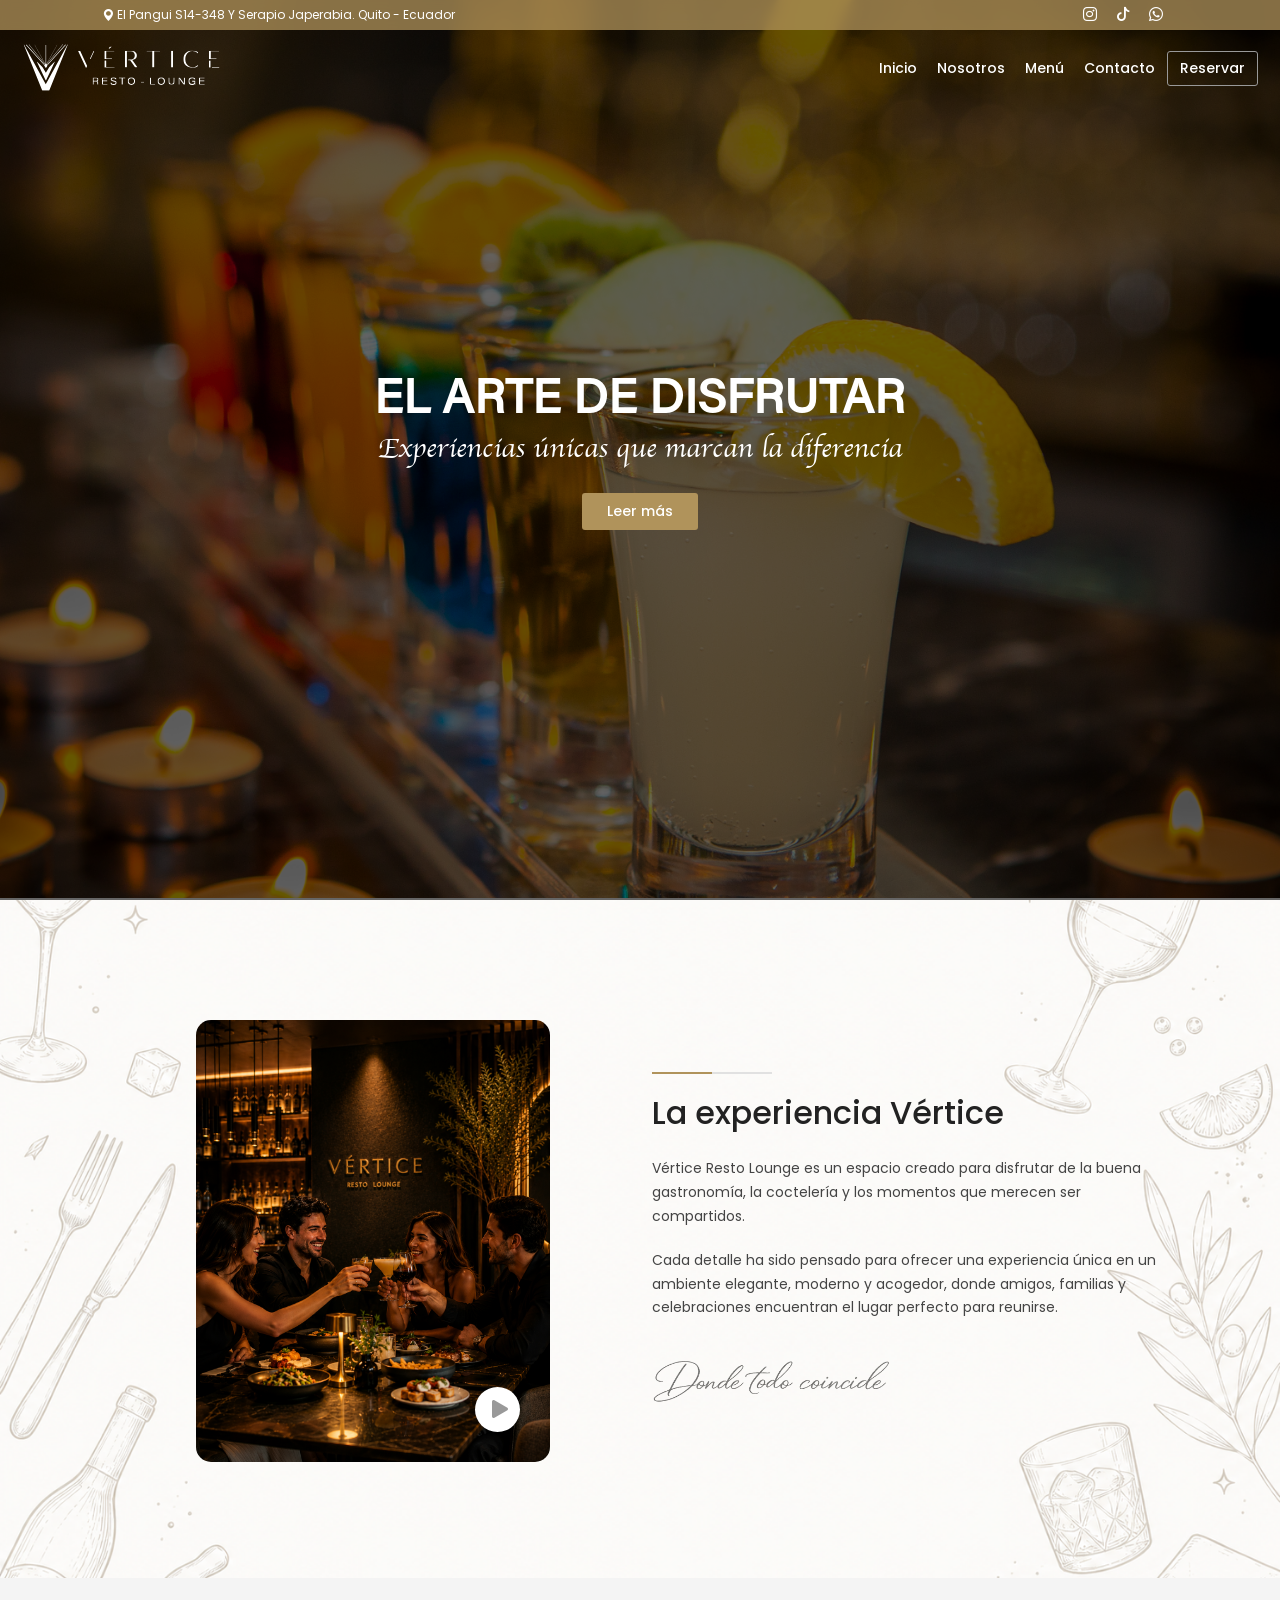
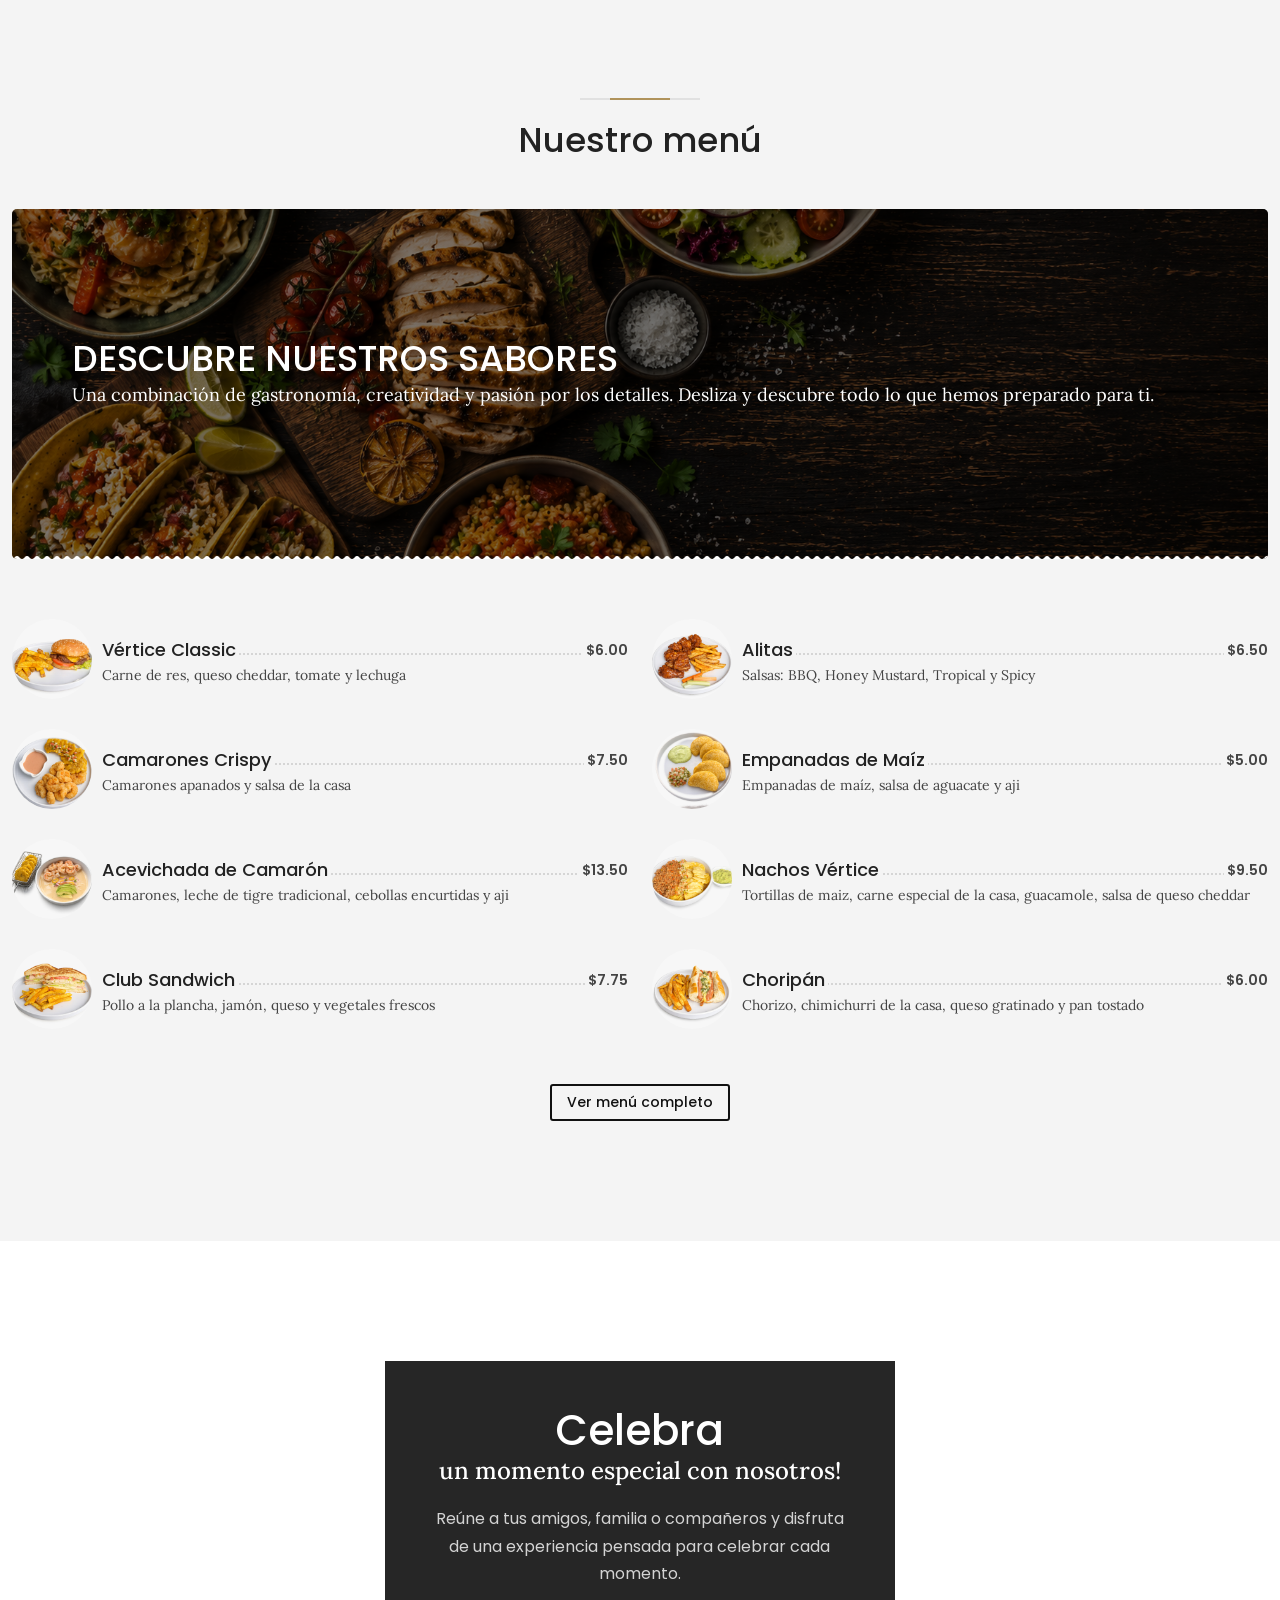
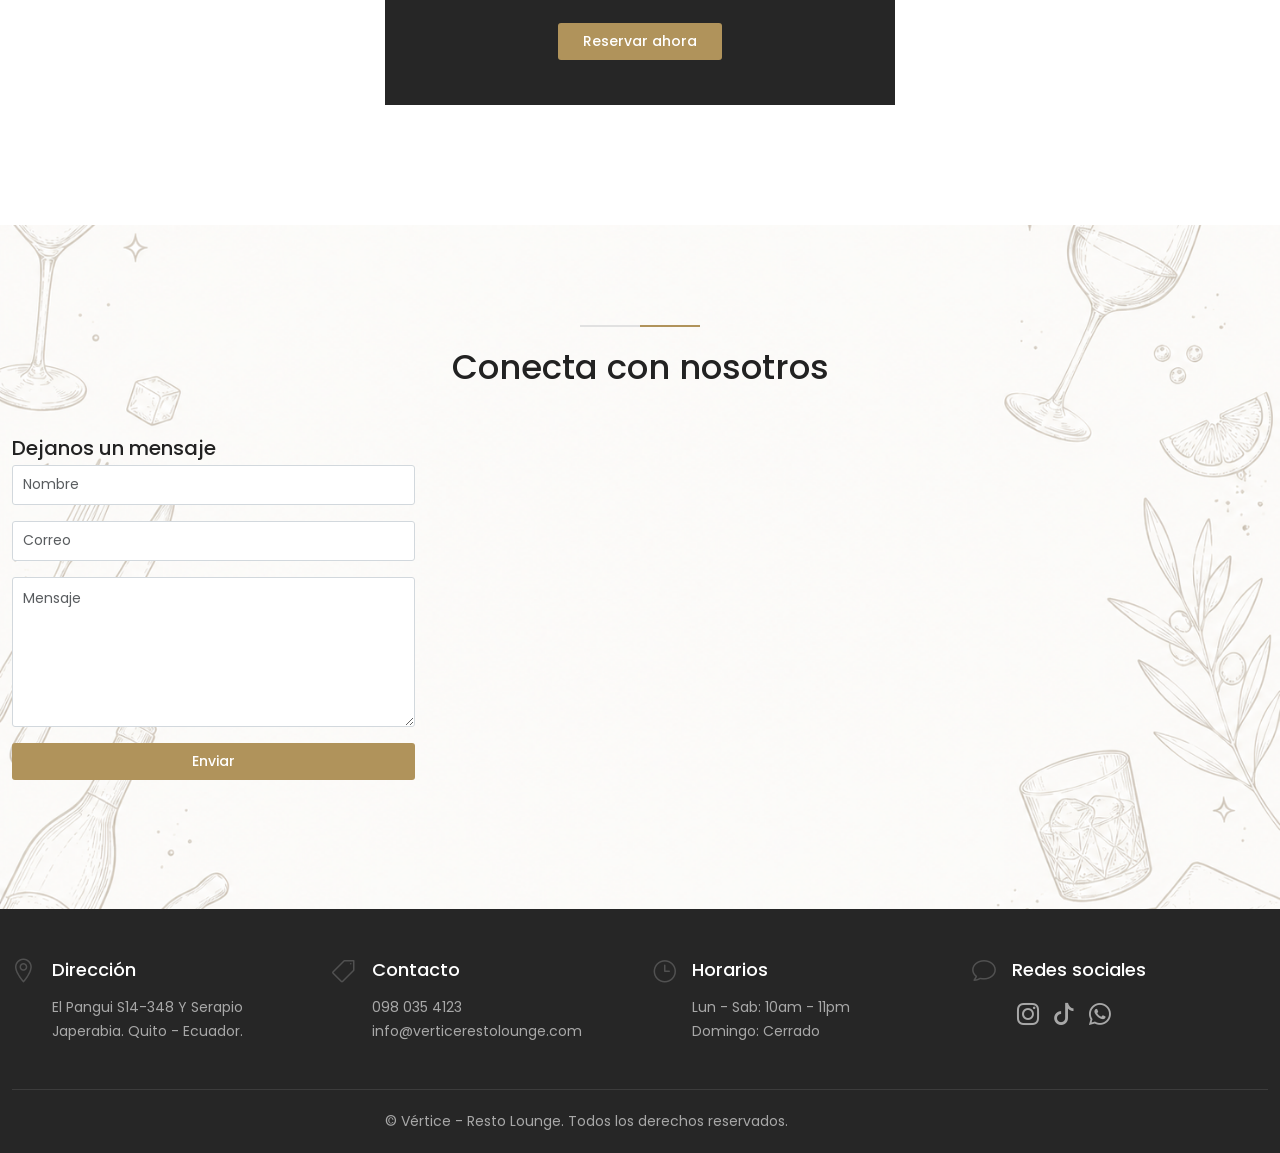
==== commit 802e5192: "Afinamientos, reservas y menu" ====
--- a/index.html
+++ b/index.html
@@ -8,519 +8,299 @@
     <meta name="author" content="Vértice Resto Lounge">
     <title>Vértice - Resto Lounge</title>
 
-    <!-- Favicons-->
     <link rel="shortcut icon" href="assets/img/favicon.svg" type="image/svg+xml">
 
-    <!-- GOOGLE WEB FONT -->
     <link rel="preconnect" href="https://fonts.googleapis.com">
 	<link rel="preconnect" href="https://fonts.gstatic.com" crossorigin>
 	<link href="https://fonts.googleapis.com/css2?family=Lora:ital@1&family=Poppins:wght@400;500;600;700&display=swap" rel="stylesheet">
 
-    <!-- BASE CSS -->
     <link href="assets/css/vendors.min.css" rel="stylesheet">
     <link href="assets/css/style.css" rel="stylesheet">
+
     <link href="assets/css/wizard.css" rel="stylesheet">
+    <link href="assets/css/vegas.min.css" rel="stylesheet">
     <link href="assets/css/custom.css" rel="stylesheet">
 
 </head>
 
 <body>
-
+	
 	<div id="preloader">
 		<div data-loader="circle-side"></div>
-	</div><!-- /Page Preload -->
-				
+	</div>
+	
+	<div class="top-bar">
+		<div class="container-fluid">
+			
+			<div class="topbar-left">
+				<span>
+					<i class="bi bi-geo-alt-fill"></i>
+					El Pangui S14-348 Y Serapio Japerabia. Quito - Ecuador
+				</span>
+			</div>
+
+			<div class="topbar-right">
+				<a href="https://www.instagram.com/vertice.uio" target="_blank" rel="noopener noreferrer"><i class="bi bi-instagram"></i></a>
+				<a href="https://www.tiktok.com/@vertice.uio" target="_blank" rel="noopener noreferrer"><i class="bi bi-tiktok"></i></a>
+				<a href="https://wa.me/593980354123" target="_blank" rel="noopener noreferrer"><i class="bi bi-whatsapp"></i></a>
+			</div>
+
+		</div>
+	</div>
+
 	<header class="header clearfix element_to_stick">
-		<div class="layer"></div><!-- Opacity Mask Menu Mobile -->
 		<div class="container-fluid">
 			<div id="logo">
 				<a href="index.html">
-					<img src="assets/img/logo_horizontal_sin_eslogan.svg" width="200" height="55" alt="" class="logo_normal">
-					<img src="assets/img/logo_horizontal_sin_eslogan.svg" width="200" height="55" alt="" class="logo_sticky">
+					<img src="assets/img/logo_horizontal_sin_eslogan.svg" width="200" height="55" class="logo_normal">
+					<img src="assets/img/logo_horizontal_sin_eslogan.svg" width="200" height="55" class="logo_sticky">
 				</a>
 			</div>
-
-			<a href="#0" class="open_close">
+		
+			<!-- <a href="#0" class="open_close">
 				<i class="icon_menu"></i><span>Menu</span>
-			</a>
+			</a> -->
 
 			<nav class="main-menu">
-				<div id="header_menu">
+				<!-- <div id="header_menu">
 					<a href="#0" class="open_close">
 						<i class="icon_close"></i><span>Menu</span>
 					</a>
 					<a href="index.html"><img src="assets/img/logo.svg" width="140" height="35" alt=""></a>
-				</div>
+				</div> -->
 				<ul>
 					<li class="submenu">
-						<a href="#0" class="show-submenu">Inicio</a>
-						<ul>
-							<li><a href="index-7.html">KenBurns Slider <span class="badge text-bg-danger">New</span></a></li>
-							<li><a href="index.html">Slider 1</a></li>
-							<li><a href="index-2.html">Slider 2</a></li>
-							<li><a href="index-6.html">Slider 3</a></li>
-							<li><a href="index-3.html">Video Background</a></li>
-							<li><a href="index-5.html">Text Rotator</a></li>
-							<li><a href="index-4.html">GDPR Cookie Bar EU Law</a></li>
-						</ul>
+						<a href="index.html" class="show-submenu">Inicio</a>
 					</li>
 					<li class="submenu">
-						<a href="#0" class="show-submenu">Nosotros</a>
-						<ul>
-							<li><a href="menu-1.html">Menu 2 Column</a></li>
-							<li><a href="menu-2.html">Menu Add To Cart</a></li>
-							<li><a href="menu-3.html">Menu With Tabs</a></li>
-							<li><a href="menu-4.html">Menu Grid</a></li>
-							<li><a href="menu-of-the-day.html">Menu of the Day <span class="badge badge-danger">HOT</span></a></li>
-							<li><a href="order-food.html">Order Food</a></li>
-							<li><a href="confirm.html">Confirm</a></li>
-						</ul>
+						<a href="#nosotros" class="show-submenu">Nosotros</a>
 					</li>
 					<li class="submenu">
-						<a href="#0" class="show-submenu">Menu</a>
-						<ul>
-							<li><a href="about.html">About</a></li>
-							<li><a href="blog.html">Blog</a></li>
-							<li><a href="gallery.html">Gallery</a></li>
-							<li><a href="gallery-2.html">Gallery Masonry</a></li>
-							<li><a href="modal-advertise.html">Modal Advertise</a></li>
-							<li><a href="modal-newsletter.html">Modal Newsletter</a></li>
-							<li><a href="404.html">404 Error page</a></li>
-							<li><a href="coming-soon.html" target="_blank">Coming Soon</a></li>
-							<li><a href="leave-review.html">Leave a review</a></li>
-							<li><a href="contacts.html">Contacts</a></li>
-							<li><a href="icon-pack-1.html">Icon Pack 1</a></li>
-							<li><a href="icon-pack-2.html">Icon Pack 2</a></li>
-						</ul>
+						<a href="#menu" class="show-submenu">Menú</a>
 					</li>
 					<li class="submenu">
-						<a href="#0" class="show-submenu">Contacto</a>
-						<ul>
-							<li><a href="shop-1.html">Shop Grid</a></li>
-							<li><a href="shop-2.html">Shop Rows</a></li>
-							<li><a href="shop-single.html">Product Single</a></li>
-							<li><a href="shop-cart.html">Cart Page</a></li>
-							<li><a href="shop-checkout.html">Checkout</a></li>
-						</ul>
+						<a href="#contacto" class="show-submenu">Contacto</a>
 					</li>
-					<li><a href="reservations.html" class="btn_top">Reservar</a></li>
+					<li>
+						<a href="reservations.html" class="btn_top">Reservar</a>
+					</li>
 				</ul>
 			</nav>
 		</div>
 	</header>
-	<!-- /header -->
 	
 	<main>
-		<div id="carousel-home">
-			<div class="owl-carousel owl-theme">
-				<div class="owl-slide cover lazy" data-bg="url(assets/img/slides/slide_home_1.jpg)">
-					<div class="opacity-mask d-flex align-items-center" data-opacity-mask="rgba(0, 0, 0, 0.5)">
-						<div class="container">
-							<div class="row justify-content-center justify-content-md-end">
-								<div class="col-lg-6 static">
-									<div class="slide-text text-end white">
-										<h2 class="owl-slide-animated owl-slide-title">Taste<br>unique food</h2>
-										<p class="owl-slide-animated owl-slide-subtitle">
-											Cooking delicious food since 2005
-										</p>
-										<div class="owl-slide-animated owl-slide-cta"><a class="btn_1 btn_scroll" href="menu-1.html" role="button">Read more</a></div>
-									</div>
-								</div>
-							</div>
-						</div>
-					</div>
-				</div>
-				<!--/owl-slide-->
-				<div class="owl-slide cover lazy" data-bg="url(assets/img/slides/slide_home_1.jpg)">
-					<div class="opacity-mask d-flex align-items-center" data-opacity-mask="rgba(0, 0, 0, 0.5)">
-						<div class="container">
-							<div class="row justify-content-center justify-content-md-start">
-								<div class="col-lg-6 static">
-									<div class="slide-text white">
-										<h2 class="owl-slide-animated owl-slide-title">Reserve<br>a Table Now</h2>
-										<p class="owl-slide-animated owl-slide-subtitle">
-											Cooking delicious food since 2005
-										</p>
-										<div class="owl-slide-animated owl-slide-cta"><a class="btn_1" href="reservations.html" role="button">Read more</a></div>
-									</div>
-								</div>
-							</div>
-						</div>
-					</div>
-				</div>
-				<!--/owl-slide-->				
-				<div class="owl-slide cover lazy" data-bg="url(assets/img/slides/slide_home_1.jpg)">
-					<div class="opacity-mask d-flex align-items-center" data-opacity-mask="rgba(0, 0, 0, 0.6)">
-						<div class="container">
-							<div class="row justify-content-center justify-content-md-start">
-								<div class="col-lg-12 static">
-									<div class="slide-text text-center white">
-										<h2 class="owl-slide-animated owl-slide-title">Enjoy<br>a friends dinner</h2>
-										<p class="owl-slide-animated owl-slide-subtitle">
-											Cooking delicious food since 2005
-										</p>
-										<div class="owl-slide-animated owl-slide-cta"><a class="btn_1" href="menu-1.html" role="button">Read more</a></div>
-									</div>
-								</div>
-							</div>
-						</div>
-					</div>
-					<!--/owl-slide-->
-				</div>
-			</div>
-			<div id="icon_drag_mobile"></div>
-		</div>
-		<!--/carousel-->
-
-		<ul id="banners_grid" class="clearfix">
-			<li>
-				<a href="menu-1.html" class="img_container">
-					<img src="img/banners_cat_placeholder.jpg" data-src="img/banner_1.jpg" alt="" class="lazy">
-					<div class="short_info opacity-mask" data-opacity-mask="rgba(0, 0, 0, 0.5)">
-						<h3>Our Menu</h3>
-						<p>View Our Specialites</p>
-					</div>
-				</a>
-			</li>
-			<li>
-				<a href="order-food.html" class="img_container">
-					<img src="img/banners_cat_placeholder.jpg" data-src="img/banner_2.jpg" alt="" class="lazy">
-					<div class="short_info opacity-mask" data-opacity-mask="rgba(0, 0, 0, 0.5)">
-						<h3>Delivery</h3>
-						<p>Home delivery or take away food</p>
-					</div>
-				</a>
-			</li>
-			<li>
-				<a href="gallery.html" class="img_container">
-					<img src="img/banners_cat_placeholder.jpg" data-src="img/banner_3.jpg" alt="" class="lazy">
-					<div class="short_info opacity-mask" data-opacity-mask="rgba(0, 0, 0, 0.5)">
-						<h3>Inside Foores</h3>
-						<p>View the Gallery</p>
-					</div>
-				</a>
-			</li>
-		</ul>
-		<!--/banners_grid -->
-
-		<div class="pattern_2">
+		<div id="inicio" class="hero_kenbburns kenburns_slider">
+		    <div class="opacity-mask d-flex align-items-center" data-opacity-mask="rgba(0, 0, 0, 0.6)">
+		        <div class="container">
+		            <div class="row justify-content-center text-center">
+		                <div class="col-xl-8 col-lg-10 col-md-8 mt-2">
+		                    <h1>EL ARTE DE DISFRUTAR</h1>
+		                    <p>Experiencias únicas que marcan la diferencia</p>
+		                    <a class="btn_1" href="#nosotros">Leer más</a>
+		                </div>
+		            </div>
+		        </div>
+		    </div>
+		</div>
+		
+		<div id="nosotros" class="pattern_2">
 		    <div class="container margin_120_100 home_intro">
 		        <div class="row justify-content-center d-flex align-items-center">
 		            <div class="col-lg-5 text-lg-center d-none d-lg-block" data-cue="slideInUp">
 		                <figure>
-		                    <img src="img/home_1_placeholder.png" data-src="img/home_1.jpg" width="354" height="440" alt="" class="img-fluid lazy">
-		                    <a href="https://www.youtube.com/watch?v=MO7Hi_kBBBg" class="btn_play" data-cue="zoomIn" data-delay="500"><span class="pulse_bt"><i class="arrow_triangle-right"></i></span></a>
+		                    <img src="assets/img/home_1.png" data-src="assets/img/home_1.png" width="354" height="440" class="img-fluid lazy">
+		                    <a href="https://www.youtube.com/watch?v=MO7Hi_kBBBg" class="btn_play" data-cue="zoomIn" data-delay="500"><span class="pulse_bt"><i class="bi bi-play-fill"></i></span></a>
 		                </figure>
 		            </div>
-		            <div class="col-lg-5 pt-lg-4" data-cue="slideInUp" data-delay="500">
+		            <div class="col-lg-5" data-cue="slideInUp" data-delay="500">
 		                <div class="main_title">
 		                    <span><em></em></span>
-		                    <h2>Some words about us</h2>
-		                    <p>Cum doctus civibus efficiantur in imperdiet deterruisset.</p>
-		                </div>
-		                <p>Duis aute irure dolor in reprehenderit in voluptate velit esse cillum dolore eu fugiat nulla pariatur. Excepteur sint occaecat cupidatat non proident, sunt in culpa qui officia deserunt mollit anim id est laborum.</p>
-		                <p>Lorem ipsum dolor sit amet, consectetur adipiscing elit, sed do eiusmod tempor incididunt ut labore et dolore magna aliqua. Ut enim ad minim veniam, quis nostrud exercitation ullamco laboris nisi ut aliquip ex ea commodo consequat.</p>
-		                <p><img src="img/signature.png" width="140" height="50" alt="" class="mt-3"></p>
+		                    <h2>La experiencia Vértice</h2>
+		                </div>
+		                <p>Vértice Resto Lounge es un espacio creado para disfrutar de la buena gastronomía, la coctelería y los momentos que merecen ser compartidos.</p>
+		                <p>Cada detalle ha sido pensado para ofrecer una experiencia única en un ambiente elegante, moderno y acogedor, donde amigos, familias y celebraciones encuentran el lugar perfecto para reunirse.</p>
+		                <p><img src="assets/img/signature.png" width="240" height="50" class="mt-3"></p>
 		            </div>
 		        </div>
-		        <!--/row -->
 		    </div>
-		    <!--/container -->
-		</div>
-		<!--/pattern_2 -->
-
-		<div class="bg_gray">
+		</div>
+
+		<div id="menu" class="bg_gray">
 		    <div class="container margin_120_100" data-cue="slideInUp">
 		        <div class="main_title center mb-5">
 		            <span><em></em></span>
-		            <h2>Our Daily Menu</h2>
-		        </div>
-		        <!-- /main_title -->
-		        <div class="banner lazy" data-bg="url(img/banner_bg.jpg)">
+		            <h2>Nuestro menú</h2>
+		        </div>
+
+		        <div class="banner lazy" data-bg="url(assets/img/banner_bg.png)">
                     <div class="wrapper d-flex align-items-center justify-content-between opacity-mask" data-opacity-mask="rgba(0, 0, 0, 0.5)">
                         <div>
-                            <small>Special Offer</small>
-                            <h3>Burgher Menu $18 only</h3>
-                            <p>Hamburgher, Chips, Mix Sausages, Beer, Muffin</p>
-                            <a href="reservations.html" class="btn_1">Reserve now</a>
-                        </div>
-                        <figure class="d-none d-lg-block"><img src="img/banner.svg" alt="" width="200" height="200" class="img-fluid"></figure>
-                    </div>
-                    <!-- /wrapper -->
+                            <h3>DESCUBRE NUESTROS SABORES</h3>
+                            <p>Una combinación de gastronomía, creatividad y pasión por los detalles. Desliza y descubre todo lo que hemos preparado para ti.</p>
+                        </div>
+                        <!-- <figure class="d-none d-lg-block"><img src="assets/img/banner.svg" alt="" width="200" height="200" class="img-fluid"></figure> -->
+                    </div>
+					<div class="frame white"></div>
                 </div>
-                <!-- /banner -->
+
 		        <div class="row magnific-gallery homepage add_bottom_25">
                     <div class="col-lg-6" data-cue="slideInUp">
                         <div class="menu_item">
                             <figure>
-                                <a href="img/menu_items/large/3.jpg" title="Summer Berry" data-effect="mfp-zoom-in">
-                                    <img src="img/menu_items/menu_items_placeholder.png" data-src="img/menu_items/3.jpg" class="lazy" alt="">
-                                </a>
-                            </figure>
-                            <div class="menu_title">
-                                <h3>Summer Berry</h3><em>$8</em>
-                            </div>
-                            <p>Raspberries, Blackberries</p>
-                        </div>
-                    </div>
-                    <div class="col-lg-6" data-cue="slideInUp">
-                        <div class="menu_item">
-                            <figure>
-                                <a href="img/menu_items/large/4.jpg" title="Coconut Tart" data-effect="mfp-zoom-in">
-                                    <img src="img/menu_items/menu_items_placeholder.png" data-src="img/menu_items/4.jpg" class="lazy" alt="">
-                                </a>
-                            </figure>
-                            <div class="menu_title">
-                                <h3>Coconut Tart</h3><em>$10</em>
-                            </div>
-                            <p>Blueberries, Graham cracker crumbs</p>
-                        </div>
-                    </div>
-                    <div class="col-lg-6" data-cue="slideInUp">
-                        <div class="menu_item">
-                            <figure>
-                                <a href="img/menu_items/large/5.jpg" title="Pumpkin Cookies" data-effect="mfp-zoom-in">
-                                    <img src="img/menu_items/menu_items_placeholder.png" data-src="img/menu_items/5.jpg" class="lazy" alt="">
-                                </a>
-                            </figure>
-                            <div class="menu_title">
-                                <h3>Pumpkin Cookies</h3><em>$11</em>
-                            </div>
-                            <p>Pumpkin, Sugar, Butter</p>
-                        </div>
-                    </div>
-                    <div class="col-lg-6" data-cue="slideInUp">
-                        <div class="menu_item">
-                            <figure>
-                                <a href="img/menu_items/large/6.jpg" title="Cookies Cream Cheese" data-effect="mfp-zoom-in">
-                                    <img src="img/menu_items/menu_items_placeholder.png" data-src="img/menu_items/7.jpg" class="lazy" alt="">
-                                </a>
-                            </figure>
-                            <div class="menu_title">
-                                <h3>Cookies Cream Cheese</h3><em>$14</em>
-                            </div>
-                            <p>Sugar, Butter, Eggs</p>
-                        </div>
-                    </div>
-                    <div class="col-lg-6" data-cue="slideInUp">
-                        <div class="menu_item">
-                            <figure>
-                                <a href="img/menu_items/large/8.jpg" title="Chocolate Cupcakes" data-effect="mfp-zoom-in">
-                                    <img src="img/menu_items/menu_items_placeholder.png" data-src="img/menu_items/8.jpg" class="lazy" alt="">
-                                </a>
-                            </figure>
-                            <div class="menu_title">
-                                <h3>Chocolate Cupcakes</h3><em>$14</em>
-                            </div>
-                            <p>Chocolate, Eggs, Vanilla</p>
+                                <a href="assets/img/menu_items/1.jpeg" title="Summer Berry" data-effect="mfp-zoom-in">
+                                    <img src="assets/img/menu_items/1.jpeg" data-src="assets/img/menu_items/1.jpeg" class="lazy">
+                                </a>
+                            </figure>
+                            <div class="menu_title">
+                                <h3>Vértice Classic</h3><em>$6.00</em>
+                            </div>
+                            <p>Carne de res, queso cheddar, tomate y lechuga</p>
+                        </div>
+                    </div>
+                    <div class="col-lg-6" data-cue="slideInUp">
+                        <div class="menu_item">
+                            <figure>
+                                <a href="assets/img/menu_items/2.jpeg" title="Summer Berry" data-effect="mfp-zoom-in">
+                                    <img src="assets/img/menu_items/2.jpeg" data-src="assets/img/menu_items/2.jpeg" class="lazy">
+                                </a>
+                            </figure>
+                            <div class="menu_title">
+                                <h3>Alitas</h3><em>$6.50</em>
+                            </div>
+                            <p>Salsas: BBQ, Honey Mustard, Tropical y Spicy</p>
+                        </div>
+                    </div>
+                    <div class="col-lg-6" data-cue="slideInUp">
+                        <div class="menu_item">
+                            <figure>
+                                <a href="assets/img/menu_items/3.jpeg" title="Summer Berry" data-effect="mfp-zoom-in">
+                                    <img src="assets/img/menu_items/3.jpeg" data-src="assets/img/menu_items/3.jpeg" class="lazy">
+                                </a>
+                            </figure>
+                            <div class="menu_title">
+                                <h3>Camarones Crispy</h3><em>$7.50</em>
+                            </div>
+                            <p>Camarones apanados y salsa de la casa</p>
+                        </div>
+                    </div>
+                    <div class="col-lg-6" data-cue="slideInUp">
+                        <div class="menu_item">
+                            <figure>
+                                <a href="assets/img/menu_items/4.jpeg" title="Summer Berry" data-effect="mfp-zoom-in">
+                                    <img src="assets/img/menu_items/4.jpeg" data-src="assets/img/menu_items/4.jpeg" class="lazy">
+                                </a>
+                            </figure>
+                            <div class="menu_title">
+                                <h3>Empanadas de Maíz</h3><em>$5.00</em>
+                            </div>
+                            <p>Empanadas de maíz, salsa de aguacate y aji</p>
+                        </div>
+                    </div>
+                    <div class="col-lg-6" data-cue="slideInUp">
+                        <div class="menu_item">
+                            <figure>
+                                <a href="assets/img/menu_items/5.jpeg" title="Summer Berry" data-effect="mfp-zoom-in">
+                                    <img src="assets/img/menu_items/5.jpeg" data-src="assets/img/menu_items/5.jpeg" class="lazy">
+                                </a>
+                            </figure>
+                            <div class="menu_title">
+                                <h3>Acevichada de Camarón</h3><em>$13.50</em>
+                            </div>
+                            <p>Camarones, leche de tigre tradicional, cebollas encurtidas y aji</p>
                         </div>
                     </div>
                    	<div class="col-lg-6" data-cue="slideInUp">
                         <div class="menu_item">
                             <figure>
-                                <a href="img/menu_items/large/9.jpg" title="Chocolate Cupcakes" data-effect="mfp-zoom-in">
-                                    <img src="img/menu_items/menu_items_placeholder.png" data-src="img/menu_items/9.jpg" class="lazy" alt="">
-                                </a>
-                            </figure>
-                            <div class="menu_title">
-                                <h3>Chocolate Cupcakes</h3><em>$14</em>
-                            </div>
-                            <p>Chocolate, Eggs, Vanilla</p>
-                        </div>
-                    </div>
-                    <div class="col-lg-6" data-cue="slideInUp">
-                        <div class="menu_item">
-                            <figure>
-                                <a href="img/menu_items/large/10.jpg" title="Soft shell crab" data-effect="mfp-zoom-in">
-                                    <img src="img/menu_items/menu_items_placeholder.png" data-src="img/menu_items/10.jpg" class="lazy" alt="">
-                                </a>
-                            </figure>
-                            <div class="menu_title">
-                                <h3>Soft shell crab</h3><em>$14</em>
-                            </div>
-                            <p>Chicken, Potato, Salad</p>
-                        </div>
-                    </div>
-                    <div class="col-lg-6" data-cue="slideInUp">
-                        <div class="menu_item">
-                            <figure>
-                                <a href="img/menu_items/large/11.jpg" title="Soft shell crab" data-effect="mfp-zoom-in">
-                                    <img src="img/menu_items/menu_items_placeholder.png" data-src="img/menu_items/11.jpg" class="lazy" alt="">
-                                </a>
-                            </figure>
-                            <div class="menu_title">
-                                <h3>Soft shell crab</h3><em>$14</em>
-                            </div>
-                            <p>Chicken, Potato, Salad</p>
+                                <a href="assets/img/menu_items/6.jpeg" title="Summer Berry" data-effect="mfp-zoom-in">
+                                    <img src="assets/img/menu_items/6.jpeg" data-src="assets/img/menu_items/6.jpeg" class="lazy">
+                                </a>
+                            </figure>
+                            <div class="menu_title">
+                                <h3>Nachos Vértice</h3><em>$9.50</em>
+                            </div>
+                            <p>Tortillas de maiz, carne especial de la casa, guacamole, salsa de queso cheddar</p>
+                        </div>
+                    </div>
+                    <div class="col-lg-6" data-cue="slideInUp">
+                        <div class="menu_item">
+                            <figure>
+                                <a href="assets/img/menu_items/7.jpeg" title="Summer Berry" data-effect="mfp-zoom-in">
+                                    <img src="assets/img/menu_items/7.jpeg" data-src="assets/img/menu_items/7.jpeg" class="lazy">
+                                </a>
+                            </figure>
+                            <div class="menu_title">
+                                <h3>Club Sandwich</h3><em>$7.75</em>
+                            </div>
+                            <p>Pollo a la plancha, jamón, queso y vegetales frescos</p>
+                        </div>
+                    </div>
+                    <div class="col-lg-6" data-cue="slideInUp">
+                        <div class="menu_item">
+                            <figure>
+                                <a href="assets/img/menu_items/8.jpeg" title="Summer Berry" data-effect="mfp-zoom-in">
+                                    <img src="assets/img/menu_items/8.jpeg" data-src="assets/img/menu_items/8.jpeg" class="lazy">
+                                </a>
+                            </figure>
+                            <div class="menu_title">
+                                <h3>Choripán</h3><em>$6.00</em>
+                            </div>
+                            <p>Chorizo, chimichurri de la casa, queso gratinado y pan tostado</p>
                         </div>
                     </div>
                 </div>
-                <!-- /row -->
-		        <p class="text-center"><a href="#0" class="btn_1 outline" data-cue="zoomIn">Download Menu</a></p>
+		        <p class="text-center"><a href="menu.html" class="btn_1 outline" data-cue="zoomIn">Ver menú completo</a></p>
 		    </div>
-		    <!-- /container -->
-		</div>
-		<!-- /bg_gray -->
-
-		<div class="call_section lazy" data-bg="url(img/bg_call_section.jpg)">
+
+		</div>
+
+		<div class="call_section lazy" data-bg="url(assets/img/bg_call_section.png)">
 		    <div class="container clearfix">
 		    	<div class="row justify-content-center">
 			        <div class="col-lg-5 col-md-6 text-center">
 			            <div class="box_1" data-cue="slideInUp">
-			                <h2>Celebrate<span>a Special Event with us!</span></h2>
-			                <p>Nemo enim ipsam voluptatem quia voluptas sit aspernatur aut odit aut fugit, sed quia consequuntur magni dolores eos qui ratione voluptatem sequi nesciunt.</p>
-			                <a href="contacts.html" class="btn_1 mt-3">Contact us</a>
+			                <h2>Celebra<span>un momento especial con nosotros!</span></h2>
+			                <p>Reúne a tus amigos, familia o compañeros y disfruta de una experiencia pensada para celebrar cada momento.</p>
+			                <a href="reservations.html" class="btn_1 mt-3">Reservar ahora</a>
 			            </div>
 			        </div>
 			    </div>
     		</div>
     	</div>
-   		<!--/call_section-->
-
-		<div class="pattern_2">
-		    <div class="container margin_120_100 pb-0">
-		        <div class="row justify-content-center">
-		        	<div class="col-lg-6 text-center d-none d-lg-block" data-cue="slideInUp">
-		                <img src="img/chef.png" width="420" height="770" alt="" class="img-fluid">
-		            </div>
-		            <div class="col-lg-6 col-md-8" data-cue="slideInUp">
-		                <div class="main_title">
-		                    <span><em></em></span>
-		                    <h2>Reserve a table</h2>
-		                    <p>or Call us at 0344 32423453</p>
-		                </div>
-		                <div id="wizard_container">
-		                    <form id="wrapped" method="POST">
-		                        <input id="website" name="website" type="text" value="">
-		                        <!-- Leave for security protection, read docs for details -->
-		                        <div id="middle-wizard">
-		                            <div class="step">
-		                                <h3 class="main_question"><strong>1/3</strong> Please Select a date</h3>
-		                                <div class="form-group">
-		                                    <input type="hidden" name="datepicker_field" id="datepicker_field" class="required">
-		                                </div>
-		                                <div id="DatePicker"></div>
-		                            </div>
-		                            <!-- /step-->
-		                            <div class="step">
-		                                <h3 class="main_question"><strong>2/3</strong> Select time and guests</h3>
-		                                <div class="step_wrapper">
-		                                    <h4>Time</h4>
-		                                    <div class="radio_select add_bottom_15">
-		                                        <ul>
-		                                            <li>
-		                                                <input type="radio" id="time_1" name="time" value="12.00am" class="required">
-		                                                <label for="time_1">12.00</label>
-		                                            </li>
-		                                            <li>
-		                                                <input type="radio" id="time_2" name="time" value="12.30pm" class="required">
-		                                                <label for="time_2">12.30</label>
-		                                            </li>
-		                                            <li>
-		                                                <input type="radio" id="time_3" name="time" value="1.00pm" class="required">
-		                                                <label for="time_3">1.00</label>
-		                                            </li>
-		                                            <li>
-		                                                <input type="radio" id="time_4" name="time" value="1.30pm" class="required">
-		                                                <label for="time_4">1.30</label>
-		                                            </li>
-		                                             <li>
-		                                                <input type="radio" id="time_5" name="time" value="08.00pm" class="required">
-		                                                <label for="time_5">8.00</label>
-		                                            </li>
-		                                            <li>
-		                                                <input type="radio" id="time_6" name="time" value="08.30pm" class="required">
-		                                                <label for="time_6">8.30</label>
-		                                            </li>
-		                                            <li>
-		                                                <input type="radio" id="time_7" name="time" value="09.00pm" class="required">
-		                                                <label for="time_7">9.00</label>
-		                                            </li>
-		                                            <li>
-		                                                <input type="radio" id="time_8" name="time" value="09.30pm" class="required">
-		                                                <label for="time_8">9.30</label>
-		                                            </li>
-		                                        </ul>
-		                                    </div>
-		                                    <!-- /time_select -->
-		                                </div>
-		                                <!-- /step_wrapper -->
-		                                <div class="step_wrapper">
-		                                    <h4>How many people?</h4>
-		                                    <div class="radio_select">
-		                                        <ul>
-		                                            <li>
-		                                                <input type="radio" id="people_1" name="people" value="1" class="required">
-		                                                <label for="people_1">1</label>
-		                                            </li>
-		                                            <li>
-		                                                <input type="radio" id="people_2" name="people" value="2" class="required">
-		                                                <label for="people_2">2</label>
-		                                            </li>
-		                                            <li>
-		                                                <input type="radio" id="people_3" name="people" value="3" class="required">
-		                                                <label for="people_3">3</label>
-		                                            </li>
-		                                            <li>
-		                                                <input type="radio" id="people_4" name="people" value="4" class="required">
-		                                                <label for="people_4">4</label>
-		                                            </li>
-		                                        </ul>
-		                                    </div>
-		                                    <!-- /people_select -->
-		                                </div>
-		                                <!-- /step_wrapper -->
-		                            </div>
-		                            <!-- /step-->
-		                            <div class="submit step">
-		                                <h3 class="main_question"><strong>3/3</strong> Please fill with your details</h3>
-		                                <div class="form-group">
-		                                    <input type="text" name="name_reserve" class="form-control required" placeholder="First and Last Name">
-		                                </div>
-		                                <div class="row">
-		                                    <div class="col-lg-6">
-		                                        <div class="form-group">
-		                                    <input type="email" name="email_reserve" class="form-control required" placeholder="Your Email">
-		                                </div>
-		                                    </div>
-		                                    <div class="col-lg-6">
-		                                        <div class="form-group">
-		                                    <input type="text" name="telephone_reserve" class="form-control required" placeholder="Your Telephone">
-		                                </div>
-		                                    </div>
-		                                </div>
-		                         
-		                                <div class="form-group">
-		                                    <textarea class="form-control" name="opt_message_reserve" placeholder="Please provide any additional info"></textarea>
-		                                </div>
-		                                <div class="form-group terms">
-		                                    <label class="container_check">Please accept our <a href="#" data-bs-toggle="modal" data-bs-target="#terms-txt">Terms and conditions</a>
-		                                        <input type="checkbox" name="terms" value="Yes" class="required">
-		                                        <span class="checkmark"></span>
-		                                    </label>
-		                                </div>
-		                            </div>
-		                            <!-- /step-->
-		                        </div>
-		                        <!-- /middle-wizard -->
-		                        <div id="bottom-wizard">
-		                            <button type="button" name="backward" class="backward">Prev</button>
-		                            <button type="button" name="forward" class="forward">Next</button>
-		                            <button type="submit" name="process" class="submit">Submit</button>
-		                        </div>
-		                        <!-- /bottom-wizard -->
-		                    </form>
-		                </div>
-		                <!-- /Wizard container -->
-		            </div>
-		        </div>
-		        <!-- /row -->
+
+		<div id="contacto" class="pattern_2">
+		    <div class="container padding_100_40">
+				<div class="main_title center mb-5">
+		            <span><em></em></span>
+		            <h2>Conecta con nosotros</h2>
+		        </div>
+		    <h5 class="mb_5">Dejanos un mensaje</h5>
+		    <div class="row">
+		        <div class="col-lg-4 col-md-6 add_bottom_25">
+		            <div id="message-contact"></div>
+		            <form method="post" action="phpmailer/contact_template_email.php" id="contactform" autocomplete="off">
+		                <div class="form-group">
+		                    <input class="form-control" type="text" placeholder="Nombre" id="name_contact" name="name_contact">
+		                </div>
+		                <div class="form-group">
+		                    <input class="form-control" type="email" placeholder="Correo" id="email_contact" name="email_contact">
+		                </div>
+		                <div class="form-group">
+		                    <textarea class="form-control" style="height: 150px;" placeholder="Mensaje" id="message_contact" name="message_contact"></textarea>
+		                </div>
+		                <div class="form-group">
+		                    <input class="btn_1 full-width" type="submit" value="Enviar" id="submit-contact">
+		                </div>
+		            </form>
+		        </div>
+		        <div class="col-lg-8 col-md-6 add_bottom_25">
+		            <iframe class="map_contact" src="https://www.google.com/maps/embed?pb=!1m14!1m12!1m3!1d997.4442380189663!2d-78.53784780902066!3d-0.26091263497648554!2m3!1f0!2f0!3f0!3m2!1i1024!2i768!4f13.1!5e0!3m2!1ses-419!2sec!4v1780613115140!5m2!1ses-419!2sec" allowfullscreen></iframe>
+		        </div>
 		    </div>
-		    <!-- /container -->
-		</div>
-		<!-- /pattern_2 -->
+		</div>
+		</div>
 	</main>
-	<!-- /main -->
 
 	<footer>
 	    <div class="frame black"></div>
@@ -529,66 +309,53 @@
 	            <div class="col-xl-3 col-lg-6 col-md-6 col-sm-6">
 	                <div class="footer_wp">
 	                    <i class="icon_pin_alt"></i>
-	                    <h3>Address</h3>
-	                    <p>97845 Baker st. 567<br>Los Angeles - US</p>
+	                    <h3>Dirección</h3>
+	                    <p>El Pangui S14-348 Y Serapio Japerabia. Quito - Ecuador.</p>
 	                </div>
 	            </div>
 	            <div class="col-xl-3 col-lg-6 col-md-6 col-sm-6">
 	                <div class="footer_wp">
 	                    <i class="icon_tag_alt"></i>
-	                    <h3>Reservations</h3>
-	                    <p><a href="tel:009442323221">+94 423-23-221</a><br><a href="#0">reservations@Foores.com</a></p>
+	                    <h3>Contacto</h3>
+	                    <p><a href="tel:+593980354123">098 035 4123</a><br><a href="#0">info@verticerestolounge.com</a></p>
 	                </div>
 	            </div>
 	            <div class="col-xl-3 col-lg-6 col-md-6 col-sm-6">
 	                <div class="footer_wp">
 	                    <i class="icon_clock_alt"></i>
-	                    <h3>Opening Hours</h3>
+	                    <h3>Horarios</h3>
 	                    <ul>
-	                        <li>Mon - Sat: 10am - 11pm</li>
-	                        <li>Sunday: Closed</li>
+	                        <li>Lun - Sab: 10am - 11pm</li>
+	                        <li>Domingo: Cerrado</li>
 	                    </ul>
 	                </div>
 	            </div>
-	            <div class="col-xl-3 col-lg-6 col-md-6 col-sm-6">
-	                <h3>Keep in touch</h3>
-	                <div id="newsletter">
-	                    <div id="message-newsletter"></div>
-	                    <form method="post" action="phpmailer/newsletter_template_email.php" name="newsletter_form" id="newsletter_form">
-	                        <div class="form-group">
-	                            <input type="email" name="email_newsletter" id="email_newsletter" class="form-control" placeholder="Your email">
-	                            <button type="submit" id="submit-newsletter"><i class="arrow_carrot-right"></i></button>
-	                        </div>
-	                    </form>
+				<div class="col-xl-3 col-lg-6 col-md-6 col-sm-6">
+	                <div class="footer_wp">
+	                    <i class="icon_comment_alt"></i>
+	                    <h3>Redes sociales</h3>
 	                </div>
-	            </div>
-	        </div>
-	        <!-- /row-->
-	        <hr>
-	        <div class="row">
-	            <div class="col-sm-5">
-	                <p class="copy">© Foores Restaurant - All rights reserved</p>
-	            </div>
-	            <div class="col-sm-7">
-	                <div class="follow_us">
+					<div class="follow_us">
 					    <ul>
-					        <li><a href="#0"><i class="bi bi-facebook"></i></a></li>
-					        <li><a href="#0"><i class="bi bi-twitter-x"></i></a></li>
-					        <li><a href="#0"><i class="bi bi-instagram"></i></a></li>
-					        <li><a href="#0"><i class="bi bi-tiktok"></i></a></li>
-					        <li><a href="#0"><i class="bi bi-whatsapp"></i></a></li>
+					        <li><a href="https://www.instagram.com/vertice.uio" target="_blank" rel="noopener noreferrer"><i class="bi bi-instagram"></i></a></li>
+					        <li><a href="https://www.tiktok.com/@vertice.uio" target="_blank" rel="noopener noreferrer"><i class="bi bi-tiktok"></i></a></li>
+					        <li><a href="https://wa.me/593980354123" target="_blank" rel="noopener noreferrer"><i class="bi bi-whatsapp"></i></a></li>
 					    </ul>
 					</div>
 	            </div>
 	        </div>
-	        <p class="text-center"></p>
+
+	        <hr>
+	        <div class="row justify-content-center">
+	            <div class="col-sm-5">
+	                <p class="copy">© Vértice - Resto Lounge. Todos los derechos reservados.</p>
+	            </div>
+	        </div>
 	    </div>
 	</footer>
-	<!--/footer-->
-
-	<div id="toTop"></div><!-- Back to top button -->
-
-	<!-- Modal terms -->
+
+	<div id="toTop"></div>
+
 	<div class="modal fade" id="terms-txt" tabindex="-1" role="dialog" aria-labelledby="termsLabel" aria-hidden="true">
 		<div class="modal-dialog modal-dialog-centered">
 			<div class="modal-content">
@@ -602,19 +369,33 @@
 					<p>Lorem ipsum dolor sit amet, in porro albucius qui, in nec quod novum accumsan, mei ludus tamquam dolores id. No sit debitis meliore postulant, per ex prompta alterum sanctus, pro ne quod dicunt sensibus.</p>
 				</div>
 			</div>
-			<!-- /.modal-content -->
-		</div>
-		<!-- /.modal-dialog -->
+		</div>
 	</div>
-	<!-- /.modal -->
-
-	<!-- COMMON SCRIPTS -->
+
     <script src="assets/js/common_scripts.min.js"></script>
-    <script src="assets/js/slider.js"></script>
     <script src="assets/js/common_func.js"></script>
     <script src="assets/phpmailer/validate.js"></script>
 
-    <!-- SPECIFIC SCRIPTS (wizard form) -->
+    <script src="assets/js/vegas.min.js"></script>
+    <script>
+		$(function() {
+			"use strict";
+			$('.kenburns_slider').vegas({
+				slides: [
+					{ src: 'assets/img/slides/slide_home_1.jpg' },
+					{ src: 'assets/img/slides/slide_home_2.jpg' },
+					{ src: 'assets/img/slides/slide_home_3.jpg' }
+				],
+				overlay: false,
+					transition: 'fade2',
+					animation: 'kenburnsUpRight',
+					transitionDuration: 1000,
+					delay: 4000,
+					animationDuration: 70000
+			});
+		});
+    </script>
+
     <script src="assets/js/wizard/wizard_scripts.min.js"></script>
     <script src="assets/js/wizard/wizard_func.js"></script>
 
--- a/assets/css/style.css
+++ b/assets/css/style.css
@@ -3187,13 +3187,13 @@
 /*-------- 3.3 Footer --------*/
 footer {
   background-color: #262626;
-  padding: 60px 0 10px 0;
+  padding: 50px 0 10px 0;
   color: rgba(255, 255, 255, 0.6);
   position: relative;
 }
 footer hr {
   border-color: rgba(255, 255, 255, 0.1);
-  margin: 30px 0 30px 0;
+  margin: 20px 0 20px 0;
 }
 footer h3 {
   font-size: 18px;
@@ -3239,9 +3239,6 @@
   footer .footer_wp i {
     display: none;
   }
-}
-footer .copy {
-  padding-top: 5px;
 }
 
 /* Newsletter footer*/
--- a/assets/css/vegas.min.css
+++ b/assets/css/vegas.min.css
@@ -0,0 +1 @@
+.vegas-content-scrollable,.vegas-overlay,.vegas-slide,.vegas-slide-inner,.vegas-timer{position:absolute;top:0;left:0;bottom:0;right:0;overflow:hidden;border:none;padding:0;margin:0}.vegas-content-scrollable{position:relative;height:100%;overflow:auto}.vegas-overlay{opacity:.5;background:url(./overlays/02.png) center center}.vegas-timer{top:auto;bottom:0;height:2px}.vegas-timer-progress{width:0%;height:100%;background:#fff;transition:width ease-out}.vegas-timer-running .vegas-timer-progress{width:100%}.vegas-slide,.vegas-slide-inner{margin:0;padding:0;background:center center no-repeat;transform:translateZ(0);will-change:transform,opacity}body .vegas-container{overflow:hidden!important;position:relative}.vegas-video{min-width:100%;min-height:100%;width:auto;height:auto}body.vegas-container{overflow:auto;position:static;z-index:-2}body.vegas-container>.vegas-overlay,body.vegas-container>.vegas-slide,body.vegas-container>.vegas-timer{position:fixed;z-index:-1}.vegas-transition-blur,.vegas-transition-blur2{opacity:0;filter:blur(32px) brightness(1.01)}.vegas-transition-blur-in,.vegas-transition-blur2-in{opacity:1;filter:blur(0) brightness(1.01)}.vegas-transition-blur2-out{opacity:0}.vegas-transition-burn,.vegas-transition-burn2{opacity:0;filter:contrast(1000%) saturate(1000%)}.vegas-transition-burn-in,.vegas-transition-burn2-in{opacity:1;filter:contrast(100%) saturate(100%)}.vegas-transition-burn2-out{opacity:0;filter:contrast(1000%) saturate(1000%)}.vegas-transition-fade,.vegas-transition-fade2{opacity:0}.vegas-transition-fade-in,.vegas-transition-fade2-in{opacity:1}.vegas-transition-fade2-out{opacity:0}.vegas-transition-flash,.vegas-transition-flash2{opacity:0;filter:brightness(25)}.vegas-transition-flash-in,.vegas-transition-flash2-in{opacity:1;filter:brightness(1)}.vegas-transition-flash2-out{opacity:0;filter:brightness(25)}.vegas-transition-negative,.vegas-transition-negative2{opacity:0;filter:invert(100%)}.vegas-transition-negative-in,.vegas-transition-negative2-in{opacity:1;filter:invert(0)}.vegas-transition-negative2-out{opacity:0;filter:invert(100%)}.vegas-transition-slideDown,.vegas-transition-slideDown2{transform:translateY(-100%)}.vegas-transition-slideDown-in,.vegas-transition-slideDown2-in{transform:translateY(0)}.vegas-transition-slideDown2-out{transform:translateY(100%)}.vegas-transition-slideLeft,.vegas-transition-slideLeft2{transform:translateX(100%)}.vegas-transition-slideLeft-in,.vegas-transition-slideLeft2-in{transform:translateX(0)}.vegas-transition-slideLeft2-out,.vegas-transition-slideRight,.vegas-transition-slideRight2{transform:translateX(-100%)}.vegas-transition-slideRight-in,.vegas-transition-slideRight2-in{transform:translateX(0)}.vegas-transition-slideRight2-out{transform:translateX(100%)}.vegas-transition-slideUp,.vegas-transition-slideUp2{transform:translateY(100%)}.vegas-transition-slideUp-in,.vegas-transition-slideUp2-in{transform:translateY(0)}.vegas-transition-slideUp2-out{transform:translateY(-100%)}.vegas-transition-swirlLeft,.vegas-transition-swirlLeft2{transform:scale(2) rotate(35deg);opacity:0}.vegas-transition-swirlLeft-in,.vegas-transition-swirlLeft2-in{transform:scale(1) rotate(0);opacity:1}.vegas-transition-swirlLeft2-out,.vegas-transition-swirlRight,.vegas-transition-swirlRight2{transform:scale(2) rotate(-35deg);opacity:0}.vegas-transition-swirlRight-in,.vegas-transition-swirlRight2-in{transform:scale(1) rotate(0);opacity:1}.vegas-transition-swirlRight2-out{transform:scale(2) rotate(35deg);opacity:0}.vegas-transition-zoomIn,.vegas-transition-zoomIn2{transform:scale(0);opacity:0}.vegas-transition-zoomIn-in,.vegas-transition-zoomIn2-in{transform:scale(1);opacity:1}.vegas-transition-zoomIn2-out,.vegas-transition-zoomOut,.vegas-transition-zoomOut2{transform:scale(2);opacity:0}.vegas-transition-zoomOut-in,.vegas-transition-zoomOut2-in{transform:scale(1);opacity:1}.vegas-transition-zoomOut2-out{transform:scale(0);opacity:0}.vegas-animation-kenburns{-webkit-animation:kenburns ease-out;animation:kenburns ease-out}@-webkit-keyframes kenburns{0%{transform:scale(1.5)}100%{transform:scale(1)}}@keyframes kenburns{0%{transform:scale(1.5)}100%{transform:scale(1)}}.vegas-animation-kenburnsDownLeft{-webkit-animation:kenburnsDownLeft ease-out;animation:kenburnsDownLeft ease-out}@-webkit-keyframes kenburnsDownLeft{0%{transform:scale(1.5) translate(10%,-10%)}100%{transform:scale(1) translate(0,0)}}@keyframes kenburnsDownLeft{0%{transform:scale(1.5) translate(10%,-10%)}100%{transform:scale(1) translate(0,0)}}.vegas-animation-kenburnsDownRight{-webkit-animation:kenburnsDownRight ease-out;animation:kenburnsDownRight ease-out}@-webkit-keyframes kenburnsDownRight{0%{transform:scale(1.5) translate(-10%,-10%)}100%{transform:scale(1) translate(0,0)}}@keyframes kenburnsDownRight{0%{transform:scale(1.5) translate(-10%,-10%)}100%{transform:scale(1) translate(0,0)}}.vegas-animation-kenburnsDown{-webkit-animation:kenburnsDown ease-out;animation:kenburnsDown ease-out}@-webkit-keyframes kenburnsDown{0%{transform:scale(1.5) translate(0,-10%)}100%{transform:scale(1) translate(0,0)}}@keyframes kenburnsDown{0%{transform:scale(1.5) translate(0,-10%)}100%{transform:scale(1) translate(0,0)}}.vegas-animation-kenburnsLeft{-webkit-animation:kenburnsLeft ease-out;animation:kenburnsLeft ease-out}@-webkit-keyframes kenburnsLeft{0%{transform:scale(1.5) translate(10%,0)}100%{transform:scale(1) translate(0,0)}}@keyframes kenburnsLeft{0%{transform:scale(1.5) translate(10%,0)}100%{transform:scale(1) translate(0,0)}}.vegas-animation-kenburnsRight{-webkit-animation:kenburnsRight ease-out;animation:kenburnsRight ease-out}@-webkit-keyframes kenburnsRight{0%{transform:scale(1.5) translate(-10%,0)}100%{transform:scale(1) translate(0,0)}}@keyframes kenburnsRight{0%{transform:scale(1.5) translate(-10%,0)}100%{transform:scale(1) translate(0,0)}}.vegas-animation-kenburnsUpLeft{-webkit-animation:kenburnsUpLeft ease-out;animation:kenburnsUpLeft ease-out}@-webkit-keyframes kenburnsUpLeft{0%{transform:scale(1.5) translate(10%,10%)}100%{transform:scale(1) translate(0,0)}}@keyframes kenburnsUpLeft{0%{transform:scale(1.5) translate(10%,10%)}100%{transform:scale(1) translate(0,0)}}.vegas-animation-kenburnsUpRight{-webkit-animation:kenburnsUpRight ease-out;animation:kenburnsUpRight ease-out}@-webkit-keyframes kenburnsUpRight{0%{transform:scale(1.5) translate(-10%,10%)}100%{transform:scale(1) translate(0,0)}}@keyframes kenburnsUpRight{0%{transform:scale(1.5) translate(-10%,10%)}100%{transform:scale(1) translate(0,0)}}.vegas-animation-kenburnsUp{-webkit-animation:kenburnsUp ease-out;animation:kenburnsUp ease-out}@-webkit-keyframes kenburnsUp{0%{transform:scale(1.5) translate(0,10%)}100%{transform:scale(1) translate(0,0)}}@keyframes kenburnsUp{0%{transform:scale(1.5) translate(0,10%)}100%{transform:scale(1) translate(0,0)}}
--- a/assets/css/custom.css
+++ b/assets/css/custom.css
@@ -1,3 +1,17 @@
+@font-face {
+    font-family: 'Apple Chancery';
+    src: url('../../assets/fonts/Apple-Chancery.ttf') format('truetype');
+    font-weight: normal;
+    font-style: normal;
+}
+
+@font-face {
+    font-family: 'Acumin Pro';
+    src: url('../../assets/fonts/Acumin-RPro.otf') format('truetype');
+    font-weight: normal;
+    font-style: normal;
+}
+
 html,
 body{
     overscroll-behavior: none;
@@ -86,6 +100,82 @@
 }
 
 .menu_item figure img{
-    width: 100px;
-    height: 80px;
+    width: 90px;
+    height: 125px;
+}
+
+.follow_us{
+    float: left;
+    padding-left: 40px;
+}
+
+.follow_us ul li a{
+    font-size: 22px;
+}
+
+footer .copy {
+  margin-bottom: 10px;
+}
+
+.padding_100_40 {
+  padding-top: 100px;
+  padding-bottom: 40px;
+}
+
+#contacto .main_title span em{
+    float: right;
+}
+
+.hero_single.inner_pages .col-xl-9 h1 {
+    font-family: 'Acumin Pro', cursive;
+    font-weight: 600;
+}
+
+.hero_single.inner_pages .col-xl-9 p {
+    font-family: 'Apple Chancery', cursive;
+}
+
+.hero_kenbburns.kenburns_slider .col-xl-8 h1 {
+    font-family: 'Acumin Pro', cursive;
+}
+
+.hero_kenbburns.kenburns_slider .col-xl-8 p {
+    font-family: 'Apple Chancery', cursive;
+}
+
+.menu-section h1 {
+    font-style: italic;
+    font-family: fantasy;
+    letter-spacing: 15px;
+    font-size: 100px;
+}
+
+.menu-section h1 span {
+    letter-spacing: 9px;
+}
+
+.full-container img.logo_normal {
+    position: absolute;
+    bottom: 10px;
+    right: 10px;
+}
+
+.half-container .txt_container ul li h3 {
+    display: flex;
+    justify-content: space-between;
+    align-items: center;
+}
+
+.half-container .txt_container ul li h3 span {
+    margin-left: 15px;
+    white-space: nowrap;
+}
+
+@media (max-width: 767px) {
+    .half-container .txt_container ul li h3 {
+        display: flex !important;
+        justify-content: space-between !important;
+        align-items: center !important;
+        text-align: left !important;
+    }
 }
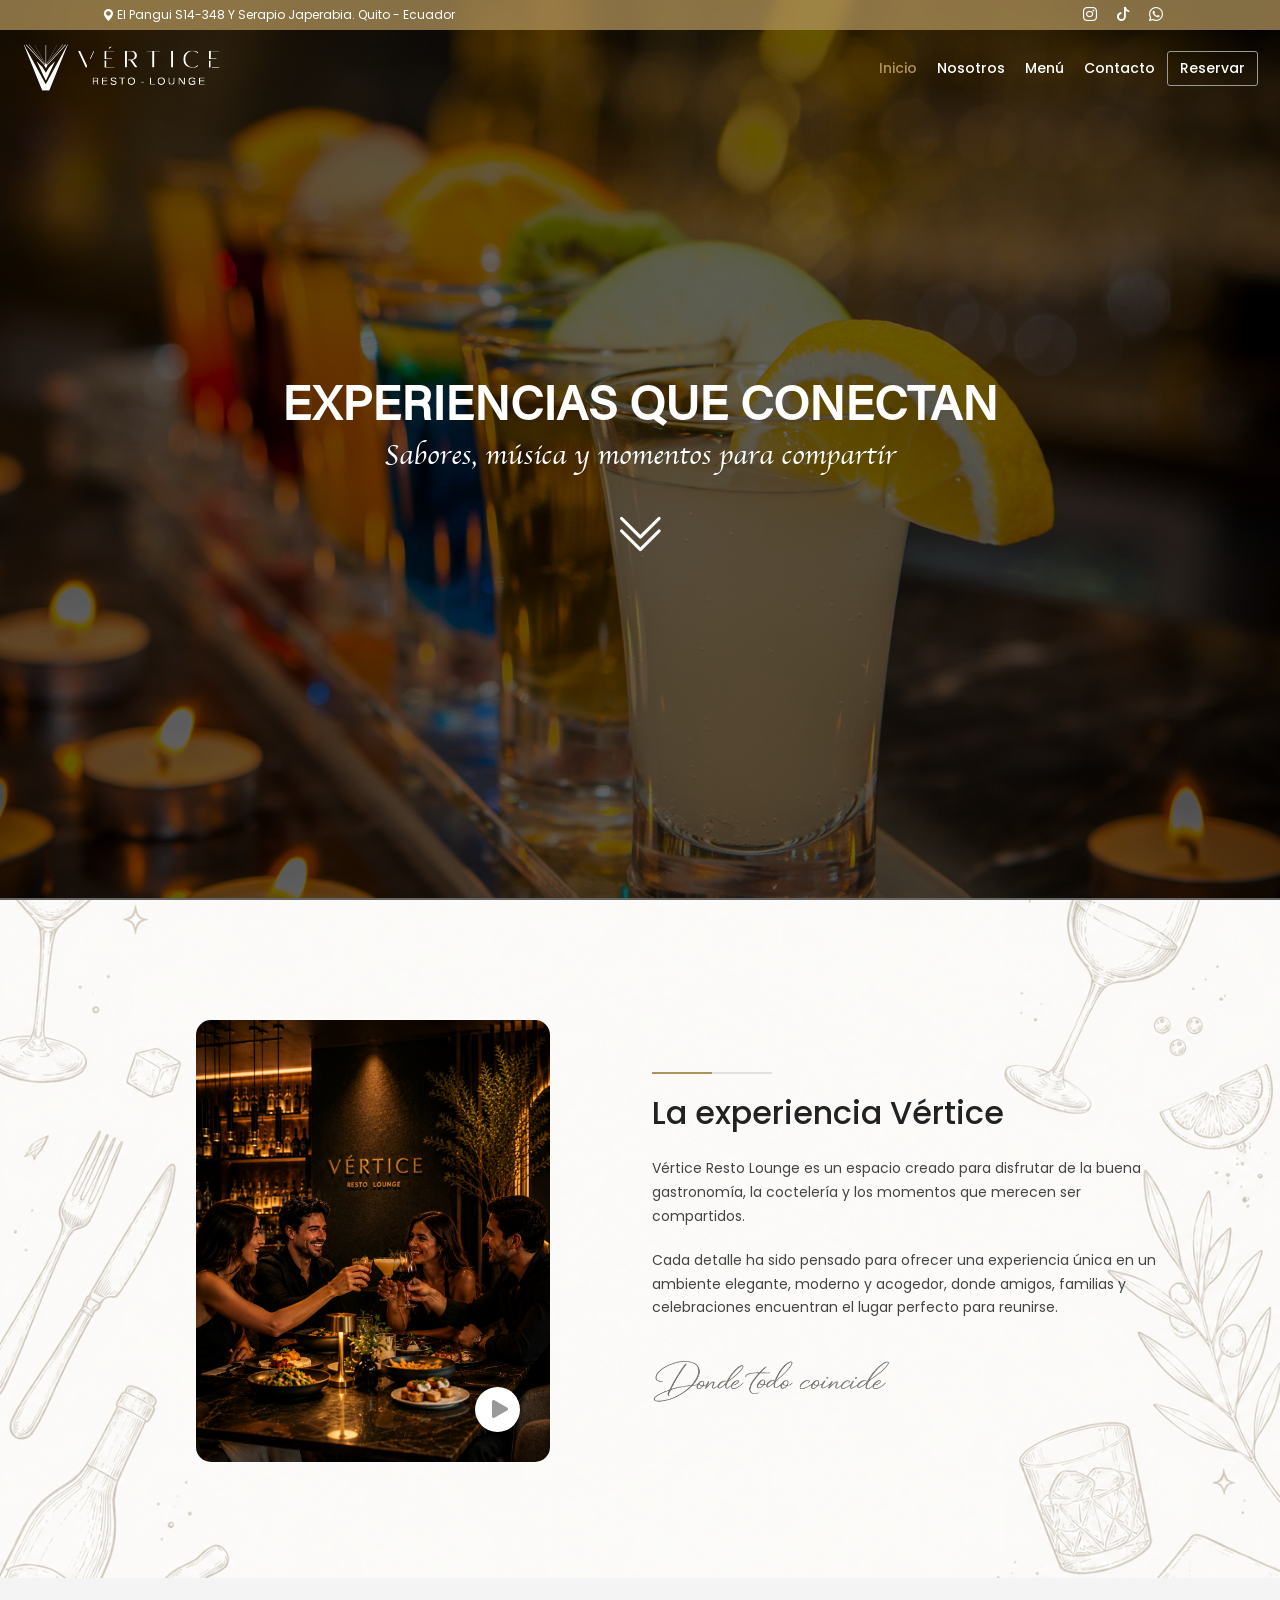
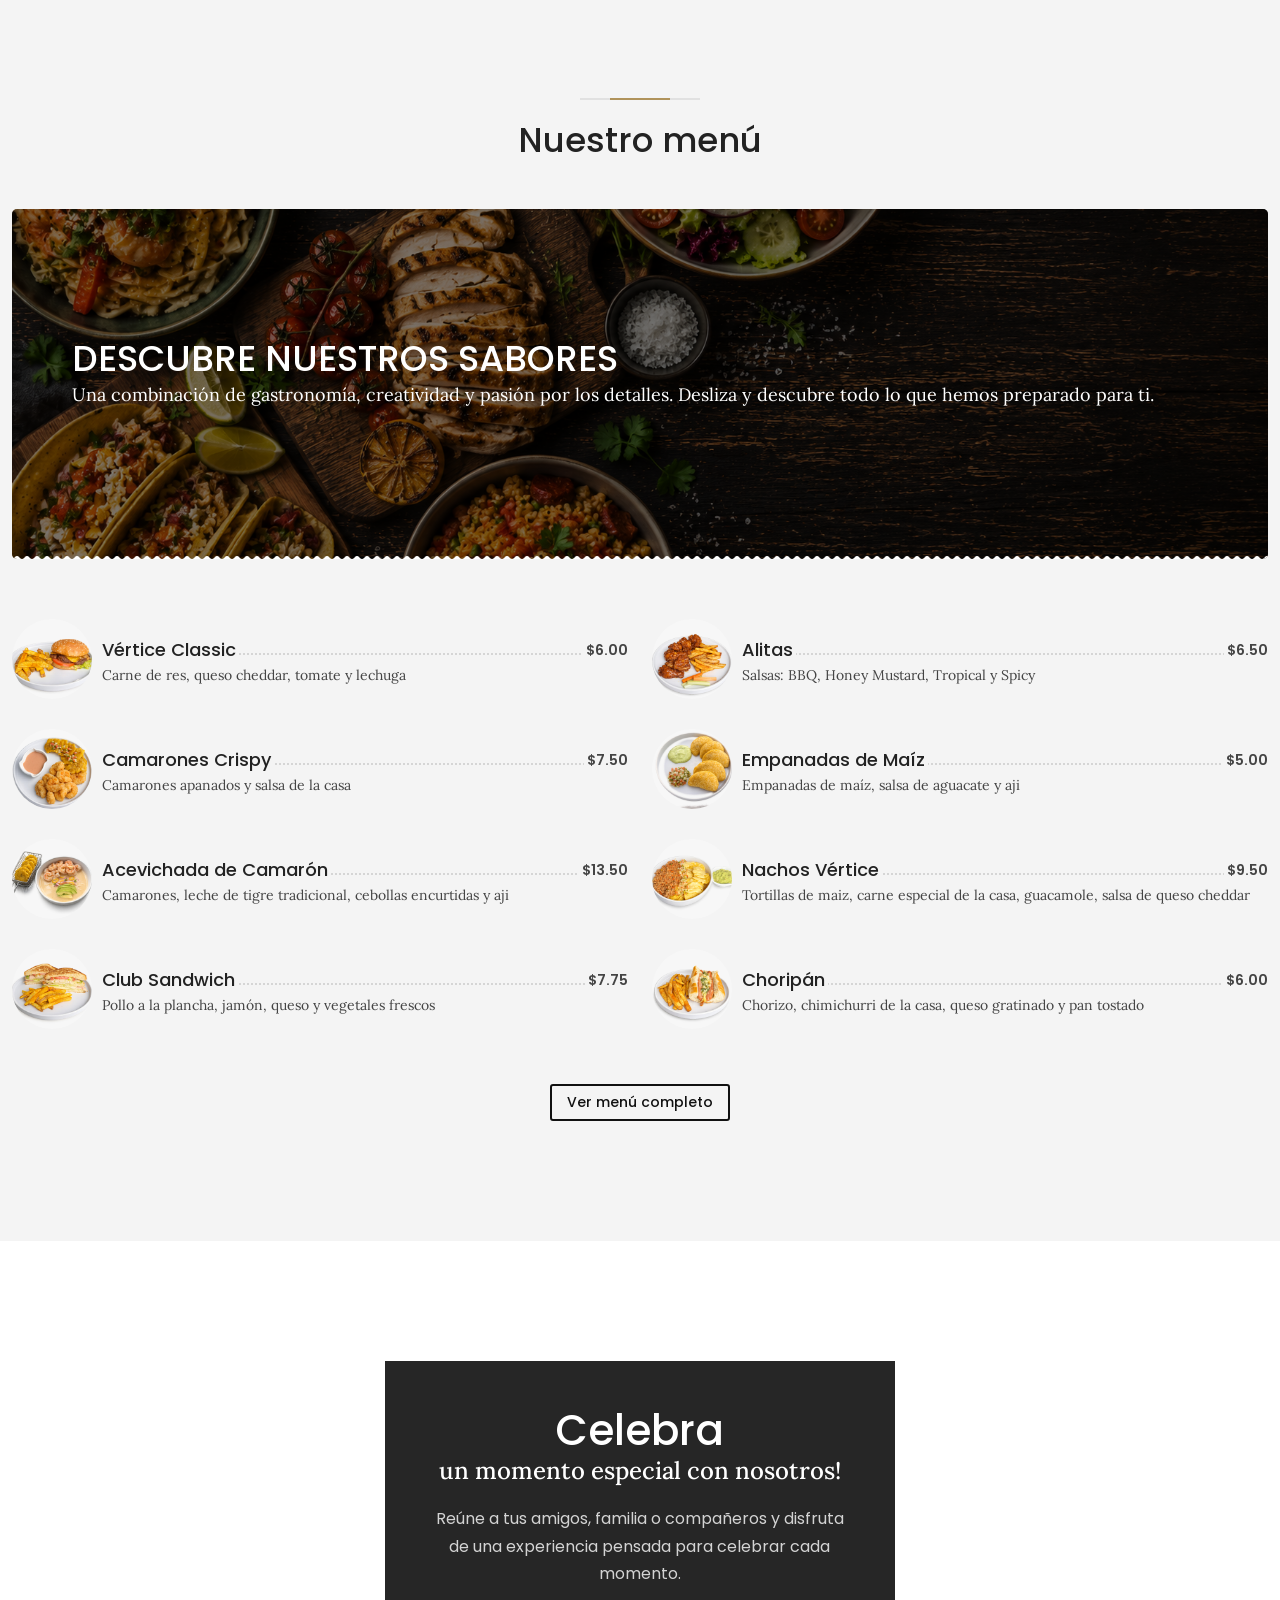
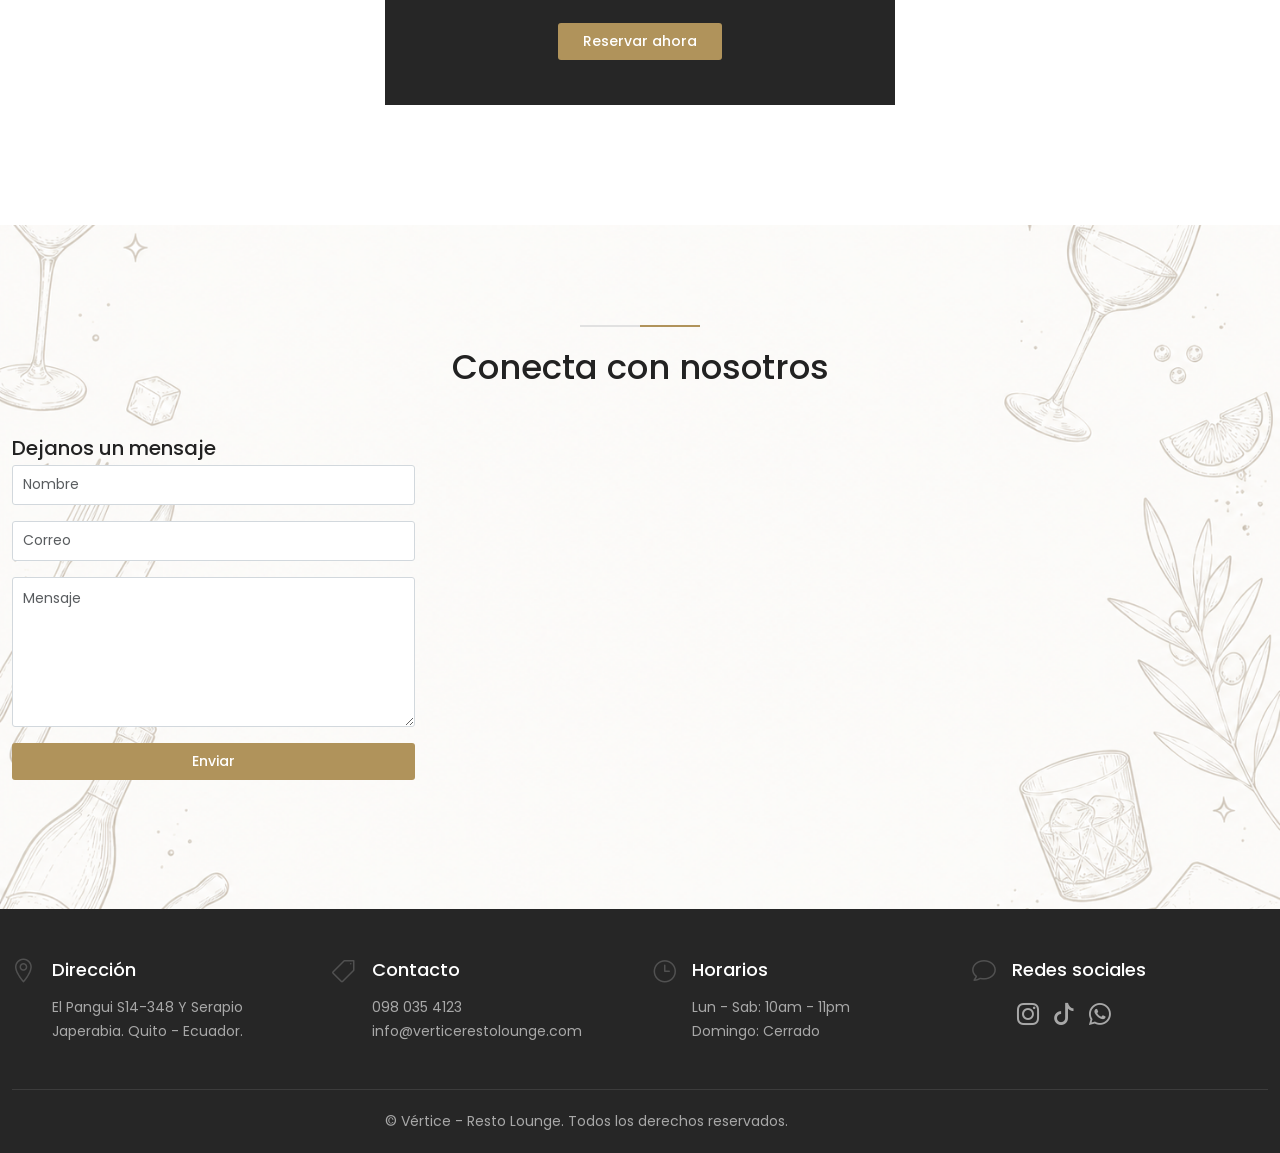
==== commit 8e776a32: "menu hamburguesa, correccion menu vertice, textos y enlaces" ====
--- a/index.html
+++ b/index.html
@@ -50,36 +50,38 @@
 
 	<header class="header clearfix element_to_stick">
 		<div class="container-fluid">
+
+			<a href="#0" class="open_close">
+				<i class="icon_menu"></i>
+			</a>
+
 			<div id="logo">
+				
 				<a href="index.html">
 					<img src="assets/img/logo_horizontal_sin_eslogan.svg" width="200" height="55" class="logo_normal">
 					<img src="assets/img/logo_horizontal_sin_eslogan.svg" width="200" height="55" class="logo_sticky">
 				</a>
 			</div>
 		
-			<!-- <a href="#0" class="open_close">
-				<i class="icon_menu"></i><span>Menu</span>
-			</a> -->
-
 			<nav class="main-menu">
-				<!-- <div id="header_menu">
+				<div id="header_menu">
 					<a href="#0" class="open_close">
-						<i class="icon_close"></i><span>Menu</span>
+						<i class="icon_close"></i>
 					</a>
-					<a href="index.html"><img src="assets/img/logo.svg" width="140" height="35" alt=""></a>
-				</div> -->
+					<a href="index.html"><img style="filter: brightness(5);" src="assets/img/logo_horizontal_sin_eslogan.svg" width="180" height="45"></a>
+				</div>
 				<ul>
-					<li class="submenu">
-						<a href="index.html" class="show-submenu">Inicio</a>
+					<li>
+						<a href="index.html" class="show-submenu nav-link active">Inicio</a>
 					</li>
-					<li class="submenu">
-						<a href="#nosotros" class="show-submenu">Nosotros</a>
+					<li>
+						<a href="#nosotros" class="show-submenu nav-link">Nosotros</a>
 					</li>
-					<li class="submenu">
-						<a href="#menu" class="show-submenu">Menú</a>
+					<li>
+						<a href="#menu" class="show-submenu nav-link">Menú</a>
 					</li>
-					<li class="submenu">
-						<a href="#contacto" class="show-submenu">Contacto</a>
+					<li>
+						<a href="#contacto" class="show-submenu nav-link">Contacto</a>
 					</li>
 					<li>
 						<a href="reservations.html" class="btn_top">Reservar</a>
@@ -92,12 +94,14 @@
 	<main>
 		<div id="inicio" class="hero_kenbburns kenburns_slider">
 		    <div class="opacity-mask d-flex align-items-center" data-opacity-mask="rgba(0, 0, 0, 0.6)">
-		        <div class="container">
+		        <div class="container mt-5">
 		            <div class="row justify-content-center text-center">
 		                <div class="col-xl-8 col-lg-10 col-md-8 mt-2">
-		                    <h1>EL ARTE DE DISFRUTAR</h1>
-		                    <p>Experiencias únicas que marcan la diferencia</p>
-		                    <a class="btn_1" href="#nosotros">Leer más</a>
+		                    <h1>EXPERIENCIAS QUE CONECTAN</h1>
+		                    <p>Sabores, música y momentos para compartir</p>
+		                    <a href="#nosotros" class="scroll-down">
+								<i class="bi bi-chevron-double-down"></i>
+							</a>
 		                </div>
 		            </div>
 		        </div>
@@ -110,7 +114,8 @@
 		            <div class="col-lg-5 text-lg-center d-none d-lg-block" data-cue="slideInUp">
 		                <figure>
 		                    <img src="assets/img/home_1.png" data-src="assets/img/home_1.png" width="354" height="440" class="img-fluid lazy">
-		                    <a href="https://www.youtube.com/watch?v=MO7Hi_kBBBg" class="btn_play" data-cue="zoomIn" data-delay="500"><span class="pulse_bt"><i class="bi bi-play-fill"></i></span></a>
+		                    <!-- <a href="https://www.tiktok.com/@vertice.uio" class="btn_play" data-cue="zoomIn" data-delay="500"><span class="pulse_bt"><i class="bi bi-play-fill"></i></span></a> -->
+		                    <a href="https://www.tiktok.com/@vertice.uio" class="btn_play" target="_blank" rel="noopener noreferrer"><span class="pulse_bt"><i class="bi bi-play-fill"></i></span></a>
 		                </figure>
 		            </div>
 		            <div class="col-lg-5" data-cue="slideInUp" data-delay="500">
@@ -331,7 +336,7 @@
 	                </div>
 	            </div>
 				<div class="col-xl-3 col-lg-6 col-md-6 col-sm-6">
-	                <div class="footer_wp">
+	                <div class="footer_wp pb-0">
 	                    <i class="icon_comment_alt"></i>
 	                    <h3>Redes sociales</h3>
 	                </div>
@@ -355,22 +360,6 @@
 	</footer>
 
 	<div id="toTop"></div>
-
-	<div class="modal fade" id="terms-txt" tabindex="-1" role="dialog" aria-labelledby="termsLabel" aria-hidden="true">
-		<div class="modal-dialog modal-dialog-centered">
-			<div class="modal-content">
-				<div class="modal-header">
-					<h4 class="modal-title" id="termsLabel">Terms and conditions</h4>
-					<button type="button" class="btn-close" data-bs-dismiss="modal" aria-label="Close"></button>
-				</div>
-				<div class="modal-body">
-					<p>Lorem ipsum dolor sit amet, in porro albucius qui, in <strong>nec quod novum accumsan</strong>, mei ludus tamquam dolores id. No sit debitis meliore postulant, per ex prompta alterum sanctus, pro ne quod dicunt sensibus.</p>
-					<p>Lorem ipsum dolor sit amet, in porro albucius qui, in nec quod novum accumsan, mei ludus tamquam dolores id. No sit debitis meliore postulant, per ex prompta alterum sanctus, pro ne quod dicunt sensibus. Lorem ipsum dolor sit amet, <strong>in porro albucius qui</strong>, in nec quod novum accumsan, mei ludus tamquam dolores id. No sit debitis meliore postulant, per ex prompta alterum sanctus, pro ne quod dicunt sensibus.</p>
-					<p>Lorem ipsum dolor sit amet, in porro albucius qui, in nec quod novum accumsan, mei ludus tamquam dolores id. No sit debitis meliore postulant, per ex prompta alterum sanctus, pro ne quod dicunt sensibus.</p>
-				</div>
-			</div>
-		</div>
-	</div>
 
     <script src="assets/js/common_scripts.min.js"></script>
     <script src="assets/js/common_func.js"></script>
@@ -394,6 +383,36 @@
 					animationDuration: 70000
 			});
 		});
+
+		const sections = [
+			document.getElementById("nosotros"),
+			document.getElementById("menu"),
+			document.getElementById("contacto")
+		];
+
+		const navLinks = document.querySelectorAll(".nav-link");
+
+		window.addEventListener("scroll", () => {
+
+			let current = "inicio";
+
+			if (window.scrollY >= 500) current = "nosotros";
+			if (window.scrollY >= 1200) current = "menu";
+			if (window.scrollY >= 3000) current = "contacto";
+
+			navLinks.forEach(link => {
+				link.classList.remove("active");
+
+				const href = link.getAttribute("href");
+
+				if (
+					(current === "inicio" && href === "index.html") ||
+					href === "#" + current
+				) {
+					link.classList.add("active");
+				}
+			});
+		});
     </script>
 
     <script src="assets/js/wizard/wizard_scripts.min.js"></script>
--- a/assets/css/style.css
+++ b/assets/css/style.css
@@ -362,15 +362,6 @@
   background: url(../img/frame_white.png) 0 0 repeat-x;
   background-size: 10px 3px;
 }
-.frame.gray {
-  background: url(../img/frame_gray.png) 0 0 repeat-x;
-  background-size: 10px 3px;
-}
-.frame.black {
-  background: url(../img/frame_footer.png) 0 0 repeat-x;
-  background-size: 10px 3px;
-  top: -3px;
-}
 
 /* Header */
 header {
@@ -444,16 +435,11 @@
 }
 
 header a.open_close {
-  position: absolute;
-  left: 10px;
-  top: 2px;
   z-index: 999;
   color: #fff;
   font-size: 32px;
   font-size: 2rem;
   display: none;
-  width: 25px;
-  height: 25px;
 }
 @media (max-width: 991px) {
   header a.open_close {
@@ -722,22 +708,11 @@
     color: #fff !important;
   }
 
-  .main-menu ul li a:hover,
-  a.show-submenu:hover {
-    color: #B0935B !important;
-    background-color: #f9f9f9;
-    opacity: 1 !important;
-  }
 
   .main-menu ul li {
     border-top: none;
     border-bottom: 1px solid #ededed;
     color: #fff;
-  }
-
-  /* Menu mobile first level */
-  .main-menu ul li a {
-    padding: 15px !important;
   }
 
   .main-menu li,
@@ -3077,7 +3052,6 @@
 .nav-link {
   display: block;
   padding: 0 15px;
-  height: 30px;
   font-size: 15px;
   font-size: 0.9375rem;
   color: #444;
--- a/assets/css/custom.css
+++ b/assets/css/custom.css
@@ -178,4 +178,126 @@
         align-items: center !important;
         text-align: left !important;
     }
-}+}
+
+.beer-name {
+    font-weight: 700;
+    font-size: 1.4rem;
+    text-transform: uppercase;
+}
+
+.beer-details {
+    font-size: 0.95rem;
+    color: #8c7b5a;
+    margin-top: 4px;
+}
+
+.beer-description {
+    font-size: 0.9rem;
+    font-style: italic;
+    margin-top: 4px;
+    color: #666;
+}
+
+.beer-category {
+    text-align: left;
+    margin-bottom: 15px;
+    font-size: 1rem;
+    font-weight: 600;
+    letter-spacing: 2px;
+    color: #9b845a;
+    text-transform: uppercase;
+    border-bottom: 1px solid #d8cdb8;
+    padding-bottom: 8px;
+}
+
+.beer-sizes {
+    color: #8f7a52;
+    font-size: 1.1rem;
+}
+
+.beer-sizes div {
+    display: flex;
+    justify-content: space-between;
+}
+
+.beer-sizes span {
+    font-weight: 600;
+    color: #263b40;
+}
+
+.half-container .txt_container ul li h5 {
+    display: flex;
+    justify-content: space-between;
+    align-items: center;
+}
+
+.half-container .txt_container ul li h5 span {
+    margin-left: 15px;
+    white-space: nowrap;
+}
+
+.scroll-down {
+    display: inline-flex;
+    justify-content: center;
+    align-items: center;
+    width: 70px;
+    height: 70px;
+    color: white;
+    font-size: 50px;
+    text-decoration: none;
+    transition: all .3s ease;
+    animation: bounce 2s infinite;
+}
+
+.scroll-down:hover {
+    transform: translateY(5px);
+    background: rgba(255,255,255,.15);
+}
+
+@keyframes bounce {
+    0%,20%,50%,80%,100% {
+        transform: translateY(0);
+    }
+    40% {
+        transform: translateY(10px);
+    }
+    60% {
+        transform: translateY(5px);
+    }
+}
+
+.nav-link {
+    transition: all 0.3s ease;
+}
+
+.nav-link.active {
+    color: #B0935B !important;
+}
+
+@media (max-width: 991px) {
+    footer .follow_us {
+        padding-left: 0;
+        padding-bottom: 10px;
+    }
+
+    .header .container-fluid{
+        position: relative;
+    }
+
+    .open_close{
+        position: absolute;
+        left: 0px;
+        top: 4%;
+    }
+
+    #logo{
+        width: 100%;
+        text-align: center;
+    }
+
+    .main-menu ul li a {
+        padding: 15px !important
+    }
+}
+
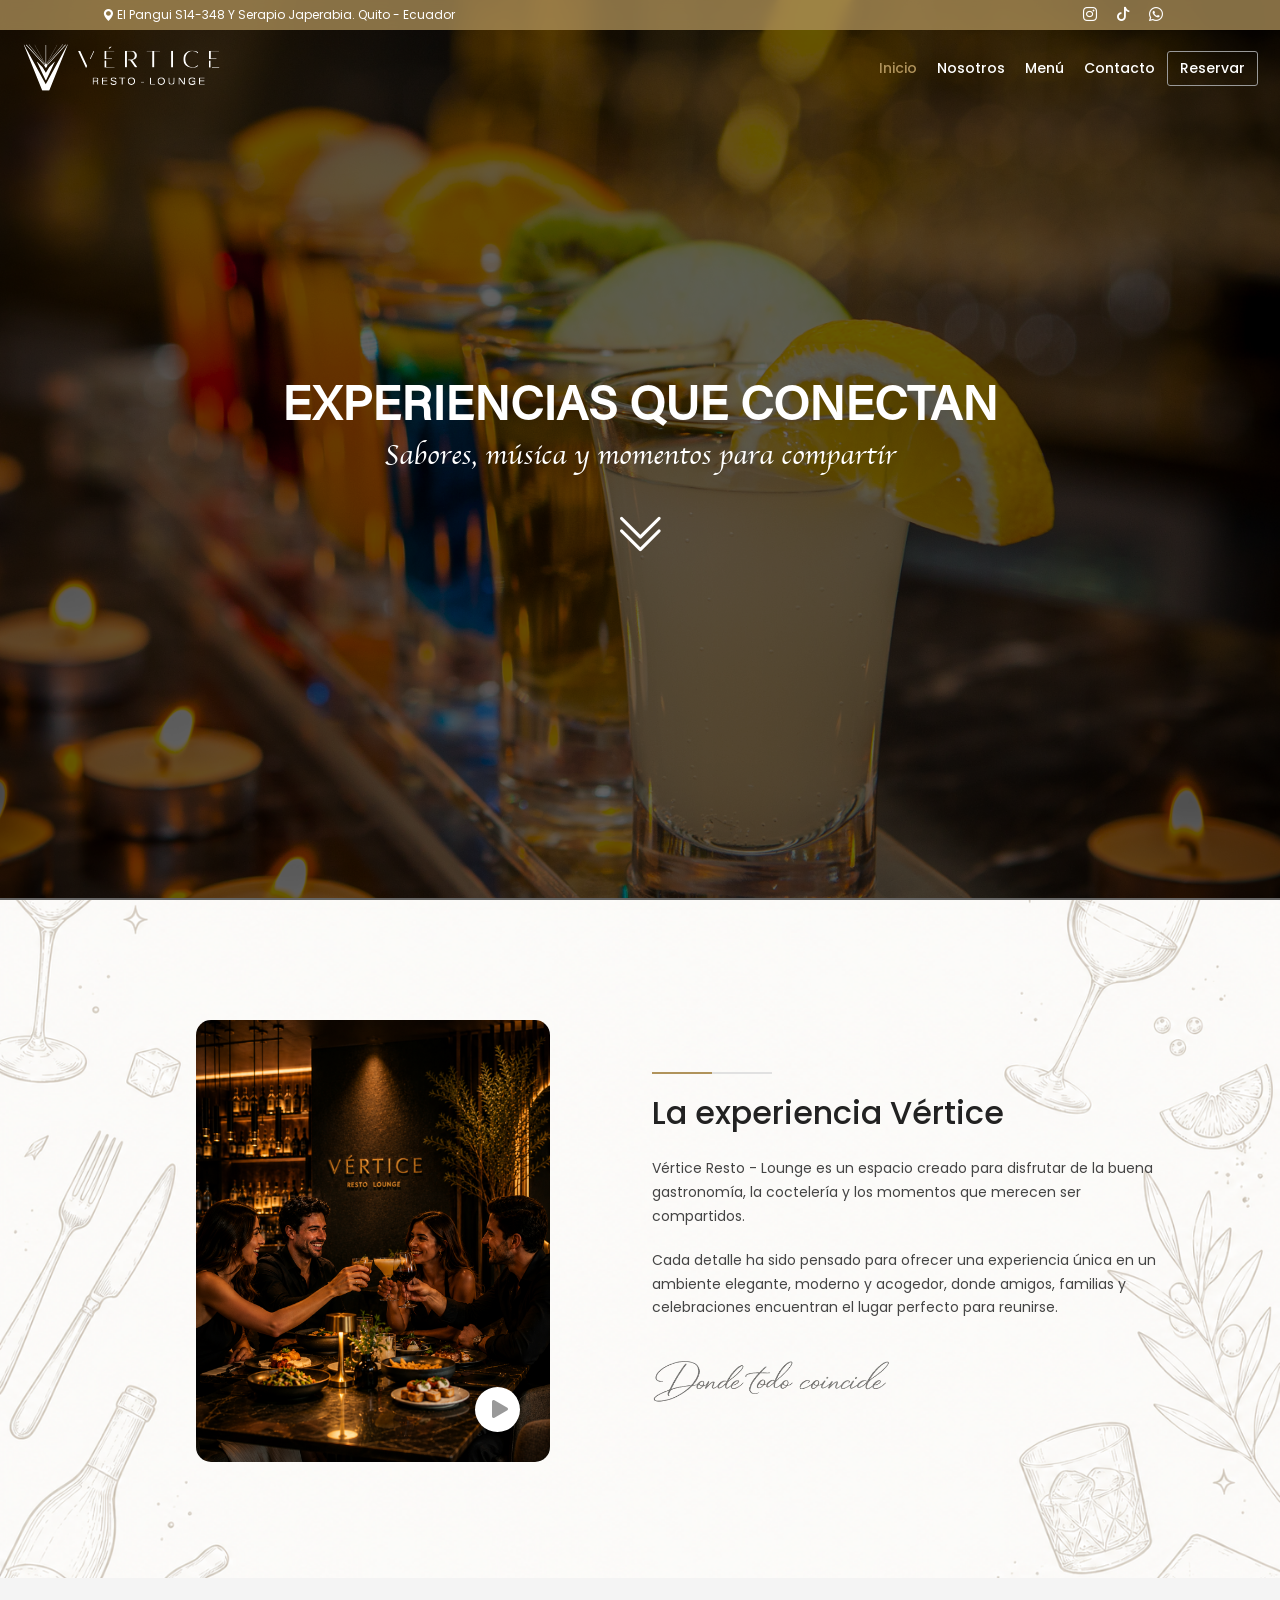
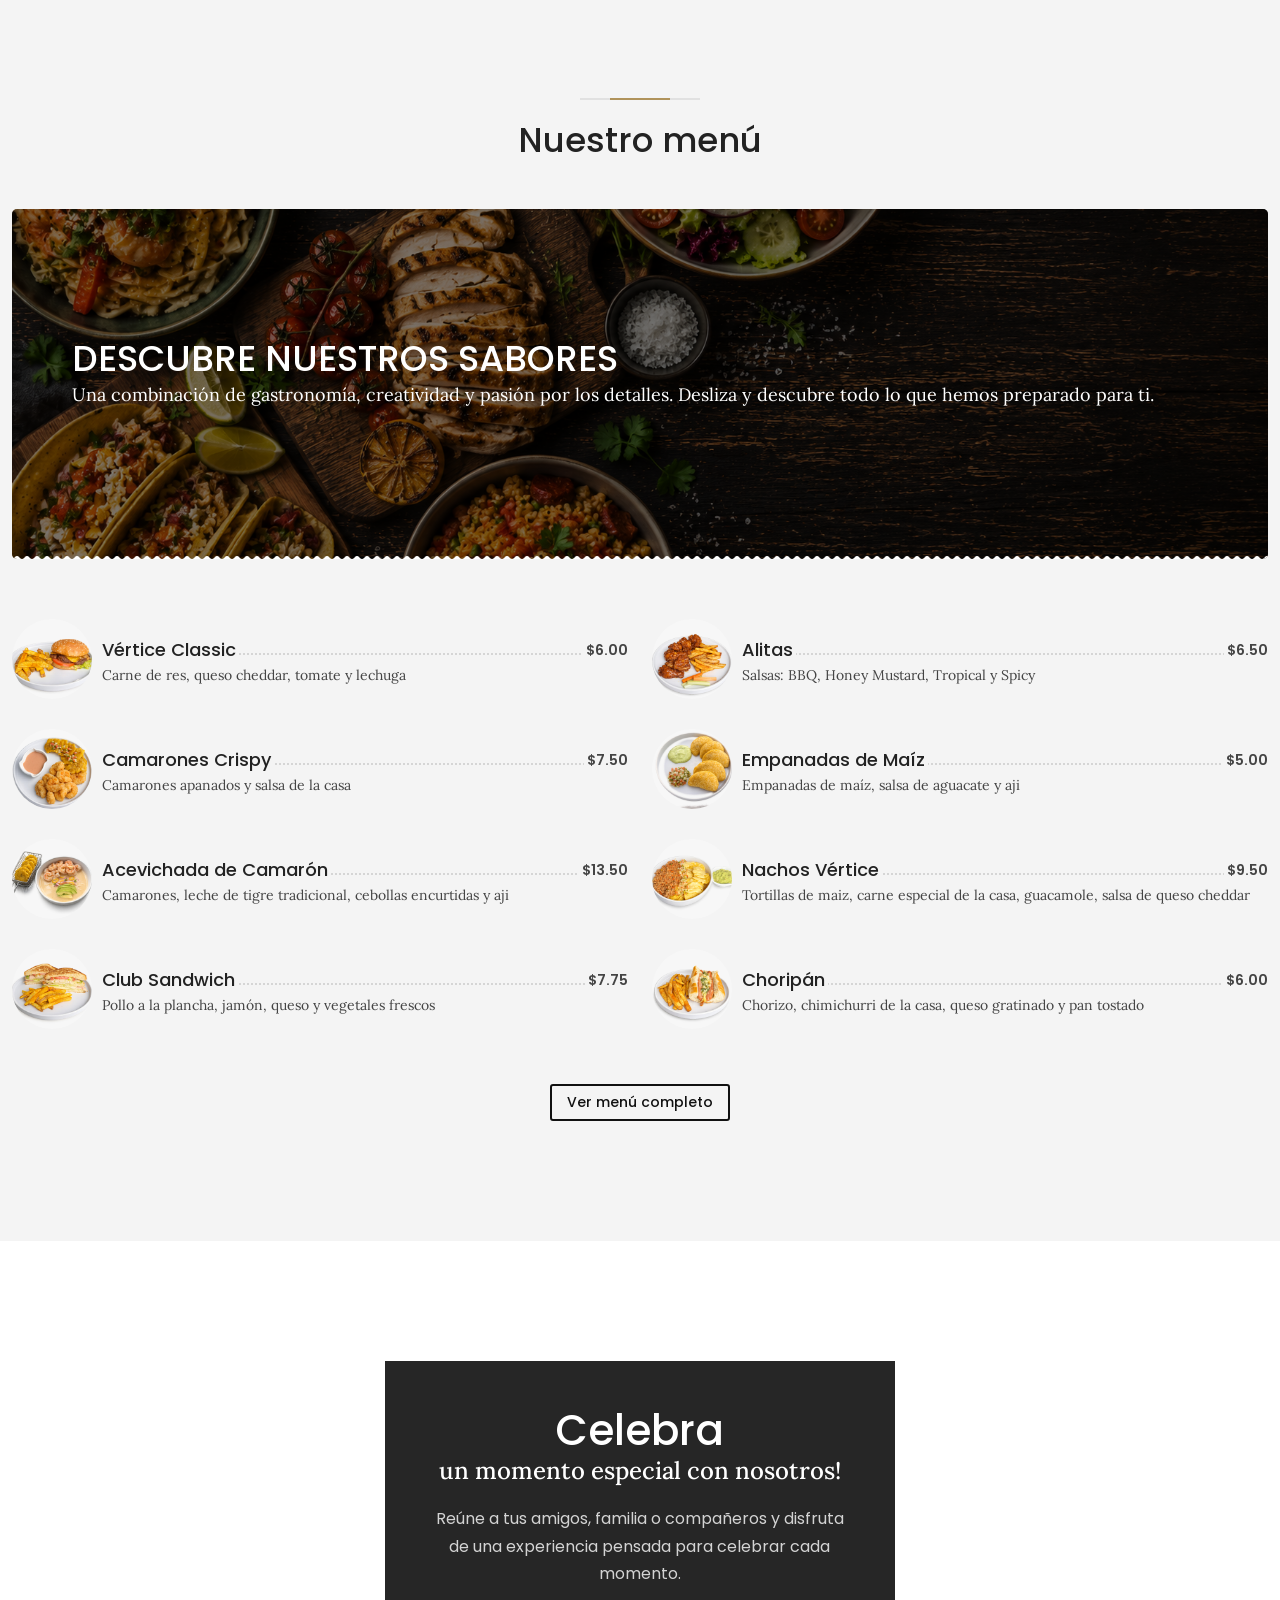
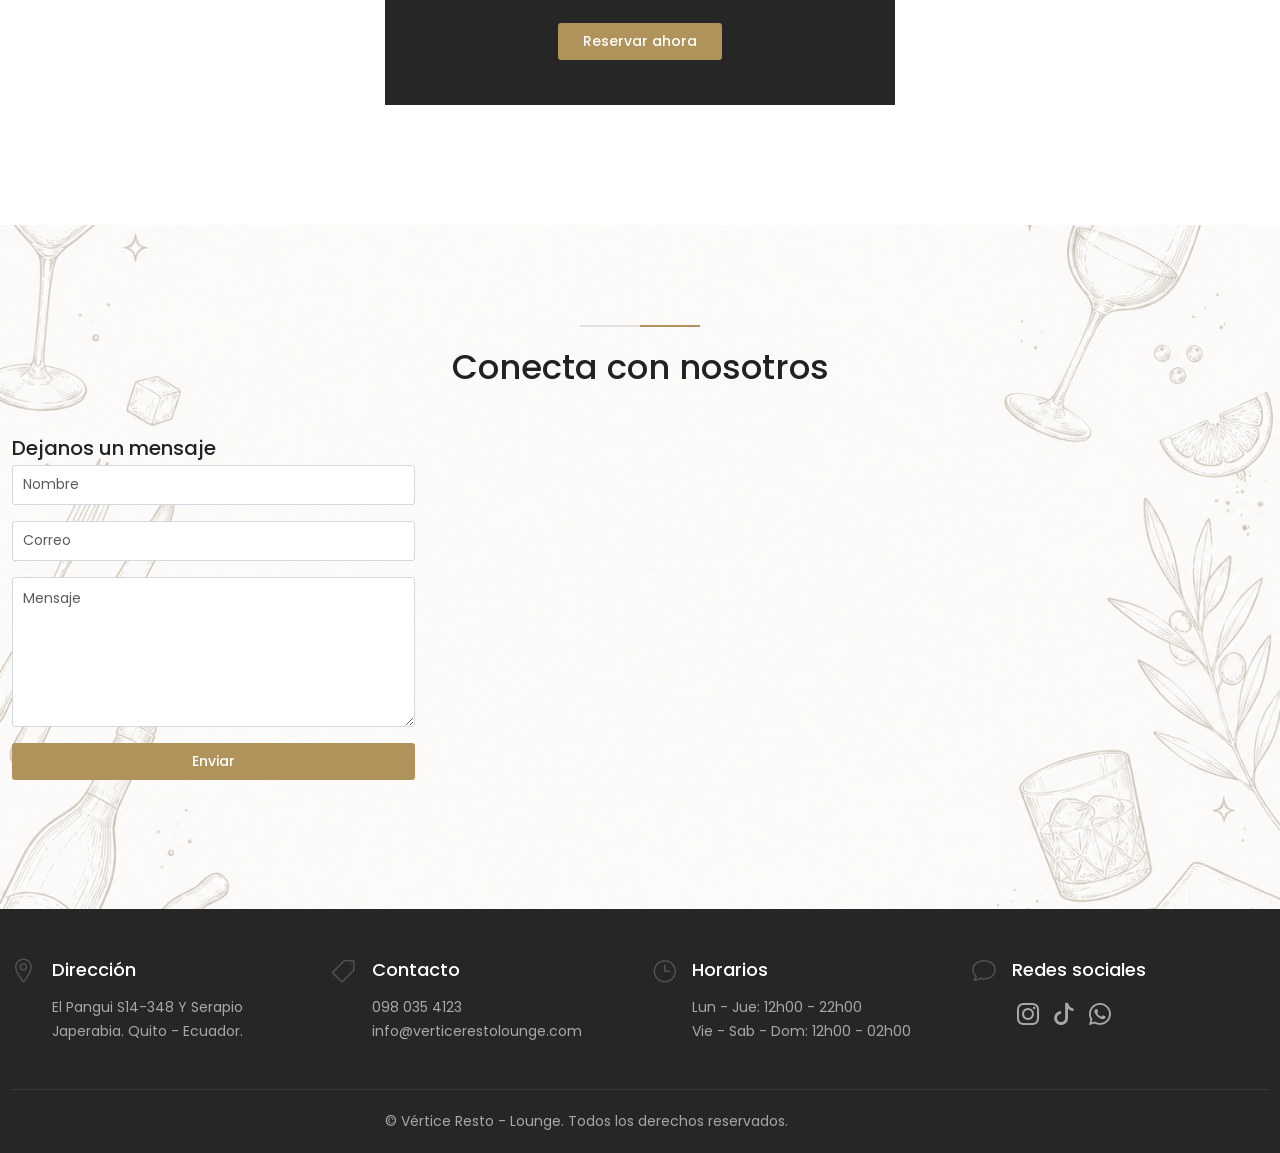
==== commit ab52d20f: "Configuracion de correo" ====
--- a/index.html
+++ b/index.html
@@ -4,9 +4,9 @@
 <head>
     <meta charset="utf-8">
     <meta name="viewport" content="width=device-width, initial-scale=1">
-    <meta name="description" content="Vértice Resto Lounge">
-    <meta name="author" content="Vértice Resto Lounge">
-    <title>Vértice - Resto Lounge</title>
+    <meta name="description" content="Vértice Resto - Lounge">
+    <meta name="author" content="Vértice Resto - Lounge">
+    <title>Vértice Resto - Lounge</title>
 
     <link rel="shortcut icon" href="assets/img/favicon.svg" type="image/svg+xml">
 
@@ -123,7 +123,7 @@
 		                    <span><em></em></span>
 		                    <h2>La experiencia Vértice</h2>
 		                </div>
-		                <p>Vértice Resto Lounge es un espacio creado para disfrutar de la buena gastronomía, la coctelería y los momentos que merecen ser compartidos.</p>
+		                <p>Vértice Resto - Lounge es un espacio creado para disfrutar de la buena gastronomía, la coctelería y los momentos que merecen ser compartidos.</p>
 		                <p>Cada detalle ha sido pensado para ofrecer una experiencia única en un ambiente elegante, moderno y acogedor, donde amigos, familias y celebraciones encuentran el lugar perfecto para reunirse.</p>
 		                <p><img src="assets/img/signature.png" width="240" height="50" class="mt-3"></p>
 		            </div>
@@ -284,7 +284,7 @@
 		    <div class="row">
 		        <div class="col-lg-4 col-md-6 add_bottom_25">
 		            <div id="message-contact"></div>
-		            <form method="post" action="phpmailer/contact_template_email.php" id="contactform" autocomplete="off">
+		            <form method="post" action="assets/phpmailer/contact_template_email_smtp.php" id="contactform" autocomplete="off">
 		                <div class="form-group">
 		                    <input class="form-control" type="text" placeholder="Nombre" id="name_contact" name="name_contact">
 		                </div>
@@ -330,8 +330,8 @@
 	                    <i class="icon_clock_alt"></i>
 	                    <h3>Horarios</h3>
 	                    <ul>
-	                        <li>Lun - Sab: 10am - 11pm</li>
-	                        <li>Domingo: Cerrado</li>
+	                        <li>Lun - Jue: 12h00 - 22h00</li>
+	                        <li>Vie - Sab - Dom: 12h00 - 02h00</li>
 	                    </ul>
 	                </div>
 	            </div>
@@ -353,7 +353,7 @@
 	        <hr>
 	        <div class="row justify-content-center">
 	            <div class="col-sm-5">
-	                <p class="copy">© Vértice - Resto Lounge. Todos los derechos reservados.</p>
+	                <p class="copy">© Vértice Resto - Lounge. Todos los derechos reservados.</p>
 	            </div>
 	        </div>
 	    </div>
--- a/assets/css/style.css
+++ b/assets/css/style.css
@@ -708,7 +708,6 @@
     color: #fff !important;
   }
 
-
   .main-menu ul li {
     border-top: none;
     border-bottom: 1px solid #ededed;
